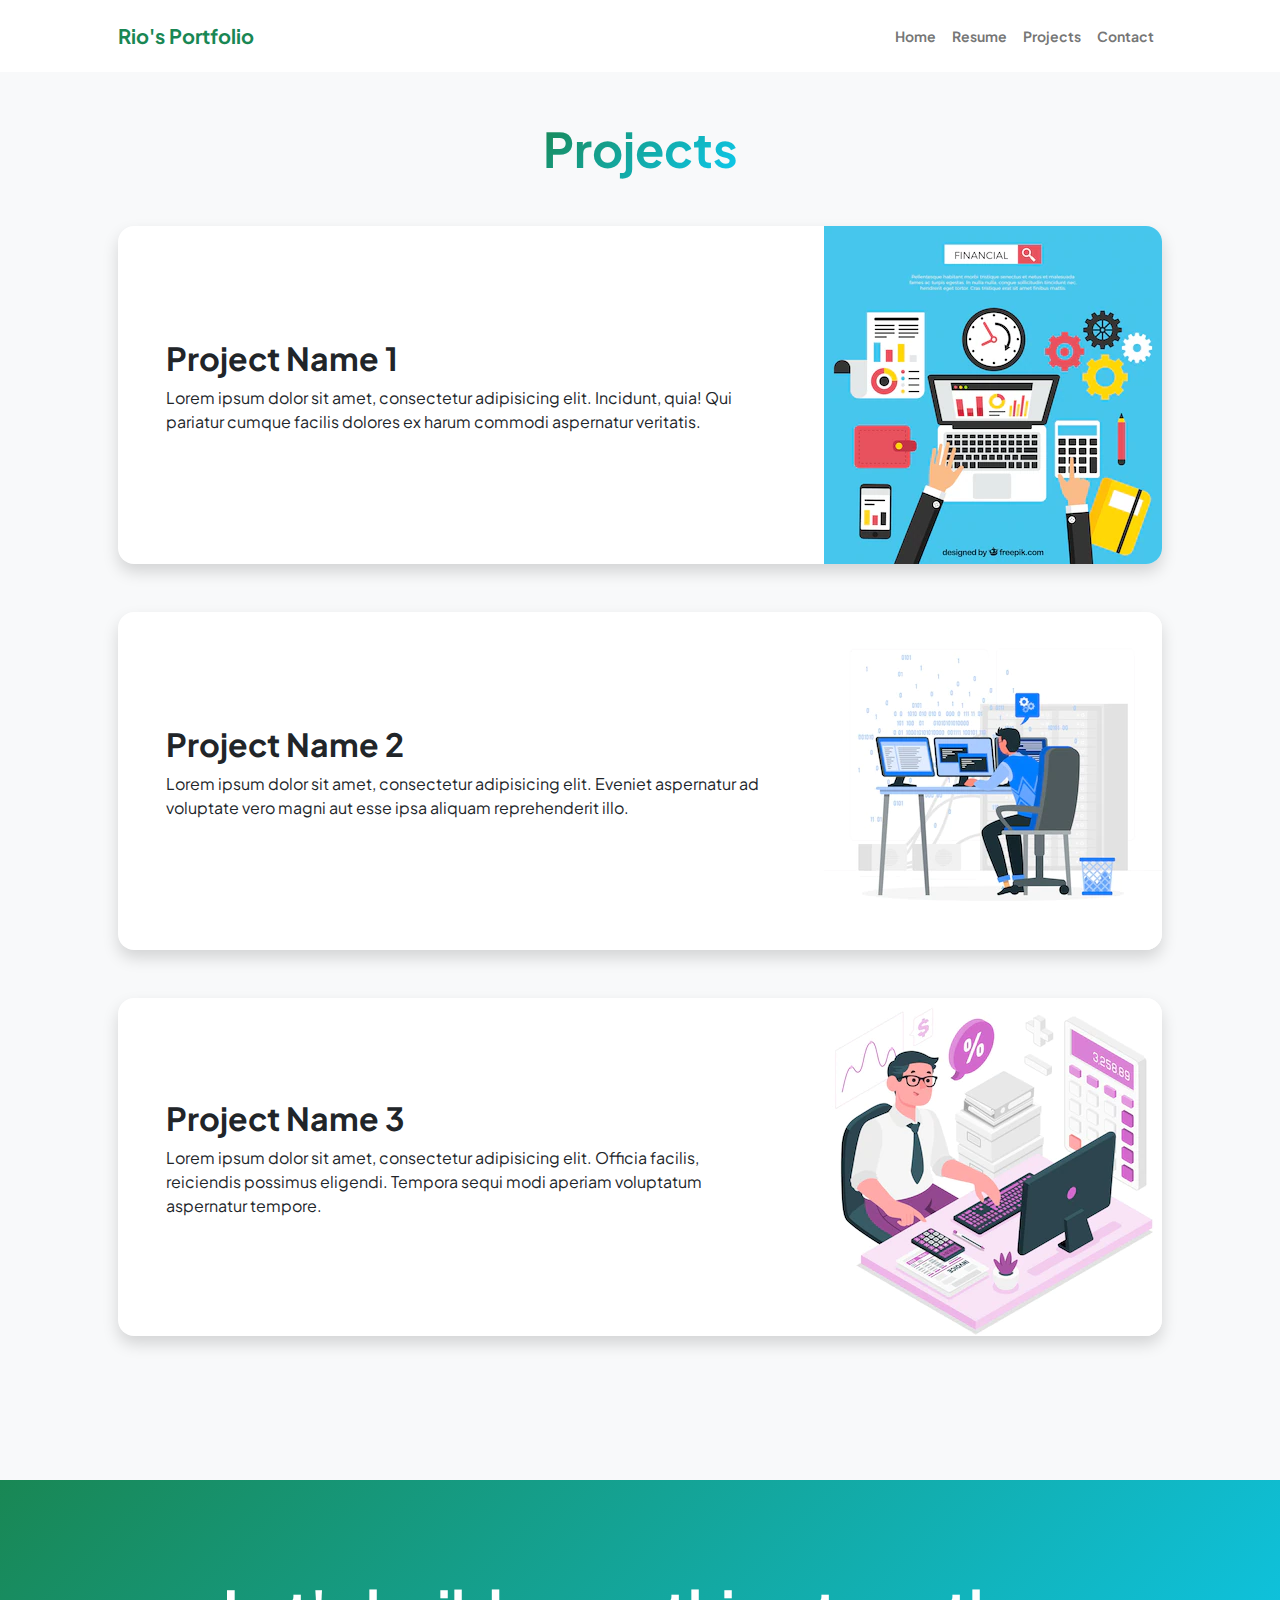
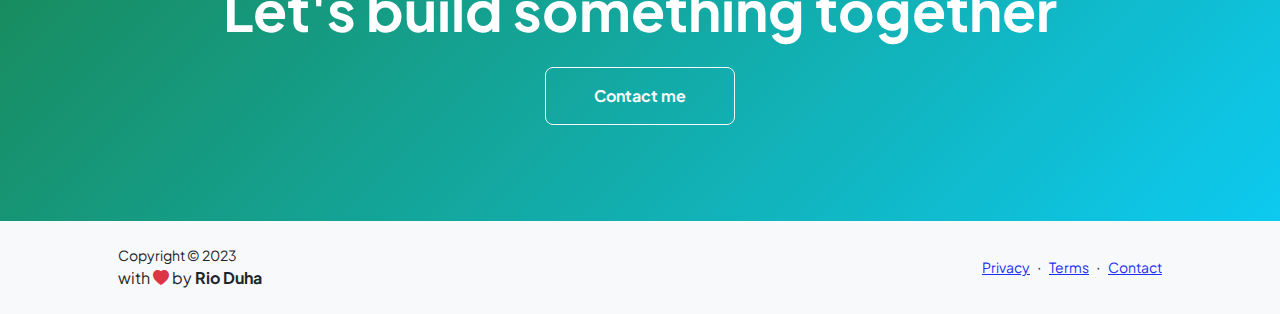
==== projects.html @ 1ca8c5ba "tambah data" ====
<!DOCTYPE html>
<html lang="en">
  <head>
    <meta charset="utf-8" />
    <meta
      name="viewport"
      content="width=device-width, initial-scale=1, shrink-to-fit=no"
    />
    <meta name="description" content="Project Page" />
    <meta name="author" content="Rio Duha" />
    <title>Rio's Portfolio</title>
    <!-- Favicon-->
    <link rel="icon" type="image/x-icon" href="assets/favicon.ico" />
    <!-- Custom Google font-->
    <link rel="preconnect" href="https://fonts.googleapis.com" />
    <link rel="preconnect" href="https://fonts.gstatic.com" crossorigin />
    <link
      href="https://fonts.googleapis.com/css2?family=Plus+Jakarta+Sans:wght@100;200;300;400;500;600;700;800;900&amp;display=swap"
      rel="stylesheet"
    />
    <!-- Bootstrap icons-->
    <link
      href="https://cdn.jsdelivr.net/npm/bootstrap-icons@1.8.1/font/bootstrap-icons.css"
      rel="stylesheet"
    />
    <!-- Core theme CSS (includes Bootstrap)-->
    <link href="css/styles.css" rel="stylesheet" />
  </head>
  <body class="d-flex flex-column h-100 bg-light">
    <main class="flex-shrink-0">
      <!-- Navigation-->
      <nav class="navbar navbar-expand-lg navbar-light bg-white py-3">
        <div class="container px-5">
          <a class="navbar-brand" href="index.html"
            ><span class="fw-bolder text-success">Rio's Portfolio</span></a
          >
          <button
            class="navbar-toggler"
            type="button"
            data-bs-toggle="collapse"
            data-bs-target="#navbarSupportedContent"
            aria-controls="navbarSupportedContent"
            aria-expanded="false"
            aria-label="Toggle navigation"
          >
            <span class="navbar-toggler-icon"></span>
          </button>
          <div class="collapse navbar-collapse" id="navbarSupportedContent">
            <ul class="navbar-nav ms-auto mb-2 mb-lg-0 small fw-bolder">
              <li class="nav-item">
                <a class="nav-link" href="index.html">Home</a>
              </li>
              <li class="nav-item">
                <a class="nav-link" href="resume.html">Resume</a>
              </li>
              <li class="nav-item">
                <a class="nav-link" href="projects.html">Projects</a>
              </li>
              <li class="nav-item">
                <a class="nav-link" href="contact.html">Contact</a>
              </li>
            </ul>
          </div>
        </div>
      </nav>
      <!-- Projects Section-->
      <section class="py-5">
        <div class="container px-5 mb-5">
          <div class="text-center mb-5">
            <h1 class="display-5 fw-bolder mb-0">
              <span class="text-gradient d-inline">Projects</span>
            </h1>
          </div>
          <div class="row gx-5 justify-content-center">
            <div class="col-lg-auto col-xl-auto col-xxl-auto">
              <!-- Project Card 1-->
              <div class="card overflow-hidden shadow rounded-4 border-0 mb-5">
                <div class="card-body p-0">
                  <div class="d-flex align-items-center">
                    <div class="p-5">
                      <h2 class="fw-bolder">Project Name 1</h2>
                      <p>
                        Lorem ipsum dolor sit amet, consectetur adipisicing
                        elit. Incidunt, quia! Qui pariatur cumque facilis
                        dolores ex harum commodi aspernatur veritatis.
                      </p>
                    </div>
                    <img
                      class="img-fluid"
                      src="/assets/project/modern-finance-concept-with-laptop_23-2147674788.webp"
                      alt="..."
                    />
                  </div>
                </div>
              </div>
              <!-- Project Card 2-->
              <div class="card overflow-hidden shadow rounded-4 border-0 mb-5">
                <div class="card-body p-0">
                  <div class="d-flex align-items-center">
                    <div class="p-5">
                      <h2 class="fw-bolder">Project Name 2</h2>
                      <p>
                        Lorem ipsum dolor sit amet, consectetur adipisicing
                        elit. Eveniet aspernatur ad voluptate vero magni aut
                        esse ipsa aliquam reprehenderit illo.
                      </p>
                    </div>
                    <img
                      class="img-fluid"
                      src="/assets/project/programmer-concept-illustration_114360-2417.webp"
                      alt="..."
                    />
                  </div>
                </div>
              </div>
              <!---Project Card 3 -->
              <div class="card overflow-hidden shadow rounded-4 border-0 mb-5">
                <div class="card-body p-0">
                  <div class="d-flex align-items-center">
                    <div class="p-5">
                      <h2 class="fw-bolder">Project Name 3</h2>
                      <p>
                        Lorem ipsum dolor sit amet, consectetur adipisicing
                        elit. Officia facilis, reiciendis possimus eligendi.
                        Tempora sequi modi aperiam voluptatum aspernatur
                        tempore.
                      </p>
                    </div>
                    <img
                      class="img-fluid"
                      src="/assets/project/accountant-concept-illustration_114360-5968.webp"
                      alt="..."
                    />
                  </div>
                </div>
              </div>
            </div>
          </div>
        </div>
      </section>
      <!-- Call to action section-->
      <section class="py-5 bg-gradient-success-to-info text-white">
        <div class="container px-5 my-5">
          <div class="text-center">
            <h2 class="display-4 fw-bolder mb-4">
              Let's build something together
            </h2>
            <a
              class="btn btn-outline-light btn-lg px-5 py-3 fs-6 fw-bolder"
              href="contact.html"
              >Contact me</a
            >
          </div>
        </div>
      </section>
    </main>
    <!-- Footer-->
    <footer class="bg-light py-4 mt-auto">
      <div class="container px-5">
        <div
          class="row align-items-center justify-content-between flex-column flex-sm-row"
        >
          <div class="col-auto">
            <div class="small m-0">Copyright &copy; 2023</div>
            with <i class="bi bi-heart-fill text-danger"></i> by
            <strong>Rio Duha</strong>
          </div>
          <div class="col-auto">
            <a class="small" href="#!">Privacy</a>
            <span class="mx-1">&middot;</span>
            <a class="small" href="#!">Terms</a>
            <span class="mx-1">&middot;</span>
            <a class="small" href="#!">Contact</a>
          </div>
        </div>
      </div>
    </footer>
    <!-- Bootstrap core JS-->
    <script src="https://cdn.jsdelivr.net/npm/bootstrap@5.2.3/dist/js/bootstrap.bundle.min.js"></script>
    <!-- Core theme JS-->
    <script src="js/scripts.js"></script>
  </body>
</html>
---- css/styles.css ----
@charset "UTF-8";

@import url('https://fonts.googleapis.com/css2?family=Poppins:wght@400;500;600;700;800&family=Source+Code+Pro:wght@300;400;500;600;700;800;900&display=swap');

:root {
  --bs-blue: #1e30f3;
  --bs-indigo: #6610f2;
  --bs-purple: #6f42c1;
  --bs-pink: #e21e80;
  --bs-red: #dc3545;
  --bs-orange: #fd7e14;
  --bs-yellow: #ffc107;
  --bs-green: #198754;
  --bs-teal: #20c997;
  --bs-cyan: #0dcaf0;
  --bs-black: #000;
  --bs-white: #fff;
  --bs-gray: #6c757d;
  --bs-gray-dark: #343a40;
  --bs-gray-100: #f8f9fa;
  --bs-gray-200: #e9ecef;
  --bs-gray-300: #dee2e6;
  --bs-gray-400: #ced4da;
  --bs-gray-500: #adb5bd;
  --bs-gray-600: #6c757d;
  --bs-gray-700: #495057;
  --bs-gray-800: #343a40;
  --bs-gray-900: #212529;
  --bs-primary: #1e30f3;
  --bs-secondary: #e21e80;
  --bs-success: #198754;
  --bs-info: #0dcaf0;
  --bs-warning: #ffc107;
  --bs-danger: #dc3545;
  --bs-light: #f8f9fa;
  --bs-dark: #212529;
  --bs-primary-rgb: 30, 48, 243;
  --bs-secondary-rgb: 226, 30, 128;
  --bs-success-rgb: 25, 135, 84;
  --bs-info-rgb: 13, 202, 240;
  --bs-warning-rgb: 255, 193, 7;
  --bs-danger-rgb: 220, 53, 69;
  --bs-light-rgb: 248, 249, 250;
  --bs-dark-rgb: 33, 37, 41;
  --bs-white-rgb: 255, 255, 255;
  --bs-black-rgb: 0, 0, 0;
  --bs-body-color-rgb: 33, 37, 41;
  --bs-body-bg-rgb: 255, 255, 255;
  --bs-font-sans-serif: "Plus Jakarta Sans";
  --bs-font-monospace: SFMono-Regular, Menlo, Monaco, Consolas,
    "Liberation Mono", "Courier New", monospace;
  --bs-gradient: linear-gradient(
    180deg,
    rgba(255, 255, 255, 0.15),
    rgba(255, 255, 255, 0)
  );
  --bs-body-font-family: var(--bs-font-sans-serif);
  --bs-body-font-size: 1rem;
  --bs-body-font-weight: 400;
  --bs-body-line-height: 1.5;
  --bs-body-color: #212529;
  --bs-body-bg: #fff;
  --bs-border-width: 1px;
  --bs-border-style: solid;
  --bs-border-color: #dee2e6;
  --bs-border-color-translucent: rgba(0, 0, 0, 0.175);
  --bs-border-radius: 0.375rem;
  --bs-border-radius-sm: 0.25rem;
  --bs-border-radius-lg: 0.5rem;
  --bs-border-radius-xl: 1rem;
  --bs-border-radius-2xl: 2rem;
  --bs-border-radius-pill: 50rem;
  --bs-link-color: #1e30f3;
  --bs-link-hover-color: #1826c2;
  --bs-code-color: #e21e80;
  --bs-highlight-bg: #fff3cd;
}

*,
*::before,
*::after {
  box-sizing: border-box;
}

@media (prefers-reduced-motion: no-preference) {
  :root {
    scroll-behavior: smooth;
  }
}

body {
  margin: 0;
  font-family: var(--bs-body-font-family);
  font-size: var(--bs-body-font-size);
  font-weight: var(--bs-body-font-weight);
  line-height: var(--bs-body-line-height);
  color: var(--bs-body-color);
  text-align: var(--bs-body-text-align);
  background-color: var(--bs-body-bg);
  -webkit-text-size-adjust: 100%;
  -webkit-tap-highlight-color: rgba(0, 0, 0, 0);
}

hr {
  margin: 1rem 0;
  color: inherit;
  border: 0;
  border-top: 1px solid;
  opacity: 0.25;
}

h6, .h6,
h5, .h5,
h4, .h4,
h3, .h3,
h2, .h2,
h1, .h1 {
  margin-top: 0;
  margin-bottom: 0.5rem;
  font-weight: 500;
  line-height: 1.2;
}

h1, .h1 {
  font-size: calc(1.375rem + 1.5vw);
}
@media (min-width: 1200px) {
  h1, .h1 {
    font-size: 2.5rem;
  }
}

h2, .h2 {
  font-size: calc(1.325rem + 0.9vw);
}
@media (min-width: 1200px) {
  h2, .h2 {
    font-size: 2rem;
  }
}

h3, .h3 {
  font-size: calc(1.3rem + 0.6vw);
}
@media (min-width: 1200px) {
  h3, .h3 {
    font-size: 1.75rem;
  }
}

h4, .h4 {
  font-size: calc(1.275rem + 0.3vw);
}
@media (min-width: 1200px) {
  h4, .h4 {
    font-size: 1.5rem;
  }
}

h5, .h5 {
  font-size: 1.25rem;
}

h6, .h6 {
  font-size: 1rem;
}

p {
  margin-top: 0;
  margin-bottom: 1rem;
}

abbr[title] {
  -webkit-text-decoration: underline dotted;
  text-decoration: underline dotted;
  cursor: help;
  -webkit-text-decoration-skip-ink: none;
  text-decoration-skip-ink: none;
}

address {
  margin-bottom: 1rem;
  font-style: normal;
  line-height: inherit;
}

ol,
ul {
  padding-left: 2rem;
}

ol,
ul,
dl {
  margin-top: 0;
  margin-bottom: 1rem;
}

ol ol,
ul ul,
ol ul,
ul ol {
  margin-bottom: 0;
}

dt {
  font-weight: 700;
}

dd {
  margin-bottom: 0.5rem;
  margin-left: 0;
}

blockquote {
  margin: 0 0 1rem;
}

b,
strong {
  font-weight: bolder;
}

small,
.small {
  font-size: 0.875em;
}

mark,
.mark {
  padding: 0.1875em;
  background-color: var(--bs-highlight-bg);
}

sub,
sup {
  position: relative;
  font-size: 0.75em;
  line-height: 0;
  vertical-align: baseline;
}

sub {
  bottom: -0.25em;
}

sup {
  top: -0.5em;
}

a {
  color: var(--bs-link-color);
  text-decoration: underline;
}
a:hover {
  color: var(--bs-link-hover-color);
}

a:not([href]):not([class]),
a:not([href]):not([class]):hover {
  color: inherit;
  text-decoration: none;
}

pre,
code,
kbd,
samp {
  font-family: var(--bs-font-monospace);
  font-size: 1em;
}

pre {
  display: block;
  margin-top: 0;
  margin-bottom: 1rem;
  overflow: auto;
  font-size: 0.875em;
}
pre code {
  font-size: inherit;
  color: inherit;
  word-break: normal;
}

code {
  font-size: 0.875em;
  color: var(--bs-code-color);
  word-wrap: break-word;
}
a > code {
  color: inherit;
}

kbd {
  padding: 0.1875rem 0.375rem;
  font-size: 0.875em;
  color: var(--bs-body-bg);
  background-color: var(--bs-body-color);
  border-radius: 0.25rem;
}
kbd kbd {
  padding: 0;
  font-size: 1em;
}

figure {
  margin: 0 0 1rem;
}

img,
svg {
  vertical-align: middle;
}

table {
  caption-side: bottom;
  border-collapse: collapse;
}

caption {
  padding-top: 0.5rem;
  padding-bottom: 0.5rem;
  color: #6c757d;
  text-align: left;
}

th {
  text-align: inherit;
  text-align: -webkit-match-parent;
}

thead,
tbody,
tfoot,
tr,
td,
th {
  border-color: inherit;
  border-style: solid;
  border-width: 0;
}

label {
  display: inline-block;
}

button {
  border-radius: 0;
}

button:focus:not(:focus-visible) {
  outline: 0;
}

input,
button,
select,
optgroup,
textarea {
  margin: 0;
  font-family: inherit;
  font-size: inherit;
  line-height: inherit;
}

button,
select {
  text-transform: none;
}

[role="button"] {
  cursor: pointer;
}

select {
  word-wrap: normal;
}
select:disabled {
  opacity: 1;
}

[list]:not([type="date"]):not([type="datetime-local"]):not([type="month"]):not([type="week"]):not([type="time"])::-webkit-calendar-picker-indicator {
  display: none !important;
}

button,
[type="button"],
[type="reset"],
[type="submit"] {
  -webkit-appearance: button;
}
button:not(:disabled),
[type="button"]:not(:disabled),
[type="reset"]:not(:disabled),
[type="submit"]:not(:disabled) {
  cursor: pointer;
}

::-moz-focus-inner {
  padding: 0;
  border-style: none;
}

textarea {
  resize: vertical;
}

fieldset {
  min-width: 0;
  padding: 0;
  margin: 0;
  border: 0;
}

legend {
  float: left;
  width: 100%;
  padding: 0;
  margin-bottom: 0.5rem;
  font-size: calc(1.275rem + 0.3vw);
  line-height: inherit;
}
@media (min-width: 1200px) {
  legend {
    font-size: 1.5rem;
  }
}
legend + * {
  clear: left;
}

::-webkit-datetime-edit-fields-wrapper,
::-webkit-datetime-edit-text,
::-webkit-datetime-edit-minute,
::-webkit-datetime-edit-hour-field,
::-webkit-datetime-edit-day-field,
::-webkit-datetime-edit-month-field,
::-webkit-datetime-edit-year-field {
  padding: 0;
}

::-webkit-inner-spin-button {
  height: auto;
}

[type="search"] {
  outline-offset: -2px;
  -webkit-appearance: textfield;
}

/* rtl:raw:
[type="tel"],
[type="url"],
[type="email"],
[type="number"] {
  direction: ltr;
}
*/
::-webkit-search-decoration {
  -webkit-appearance: none;
}

::-webkit-color-swatch-wrapper {
  padding: 0;
}

::file-selector-button {
  font: inherit;
  -webkit-appearance: button;
}

output {
  display: inline-block;
}

iframe {
  border: 0;
}

summary {
  display: list-item;
  cursor: pointer;
}

progress {
  vertical-align: baseline;
}

[hidden] {
  display: none !important;
}

.lead {
  font-size: 1.25rem;
  font-weight: 300;
}

.display-1 {
  font-size: calc(1.625rem + 4.5vw);
  font-weight: 300;
  line-height: 1.2;
}
@media (min-width: 1200px) {
  .display-1 {
    font-size: 5rem;
  }
}

.display-2 {
  font-size: calc(1.575rem + 3.9vw);
  font-weight: 300;
  line-height: 1.2;
}
@media (min-width: 1200px) {
  .display-2 {
    font-size: 4.5rem;
  }
}

.display-3 {
  font-size: calc(1.525rem + 3.3vw);
  font-weight: 300;
  line-height: 1.2;
}
@media (min-width: 1200px) {
  .display-3 {
    font-size: 4rem;
  }
}

.display-4 {
  font-size: calc(1.475rem + 2.7vw);
  font-weight: 300;
  line-height: 1.2;
}
@media (min-width: 1200px) {
  .display-4 {
    font-size: 3.5rem;
  }
}

.display-5 {
  font-size: calc(1.425rem + 2.1vw);
  font-weight: 300;
  line-height: 1.2;
}
@media (min-width: 1200px) {
  .display-5 {
    font-size: 3rem;
  }
}

.display-6 {
  font-size: calc(1.375rem + 1.5vw);
  font-weight: 300;
  line-height: 1.2;
}
@media (min-width: 1200px) {
  .display-6 {
    font-size: 2.5rem;
  }
}

.list-unstyled {
  padding-left: 0;
  list-style: none;
}

.list-inline {
  padding-left: 0;
  list-style: none;
}

.list-inline-item {
  display: inline-block;
}
.list-inline-item:not(:last-child) {
  margin-right: 0.5rem;
}

.initialism {
  font-size: 0.875em;
  text-transform: uppercase;
}

.blockquote {
  margin-bottom: 1rem;
  font-size: 1.25rem;
}
.blockquote > :last-child {
  margin-bottom: 0;
}

.blockquote-footer {
  margin-top: -1rem;
  margin-bottom: 1rem;
  font-size: 0.875em;
  color: #6c757d;
}
.blockquote-footer::before {
  content: "— ";
}

.img-fluid {
  max-width: 100%;
  height: auto;
}

.img-thumbnail {
  padding: 0.25rem;
  background-color: #fff;
  border: 1px solid var(--bs-border-color);
  border-radius: 0.375rem;
  max-width: 100%;
  height: auto;
}

.figure {
  display: inline-block;
}

.figure-img {
  margin-bottom: 0.5rem;
  line-height: 1;
}

.figure-caption {
  font-size: 0.875em;
  color: #6c757d;
}

.container,
.container-fluid,
.container-xxl,
.container-xl,
.container-lg,
.container-md,
.container-sm {
  --bs-gutter-x: 1.5rem;
  --bs-gutter-y: 0;
  width: 100%;
  padding-right: calc(var(--bs-gutter-x) * 0.5);
  padding-left: calc(var(--bs-gutter-x) * 0.5);
  margin-right: auto;
  margin-left: auto;
}

@media (min-width: 576px) {
  .container-sm,
  .container {
    max-width: 540px;
  }
}
@media (min-width: 768px) {
  .container-md,
  .container-sm,
  .container {
    max-width: 720px;
  }
}
@media (min-width: 992px) {
  .container-lg,
  .container-md,
  .container-sm,
  .container {
    max-width: 960px;
  }
}
@media (min-width: 1200px) {
  .container-xl,
  .container-lg,
  .container-md,
  .container-sm,
  .container {
    max-width: 1140px;
  }
}
@media (min-width: 1400px) {
  .container-xxl,
  .container-xl,
  .container-lg,
  .container-md,
  .container-sm,
  .container {
    max-width: 1320px;
  }
}
.row {
  --bs-gutter-x: 1.5rem;
  --bs-gutter-y: 0;
  display: flex;
  flex-wrap: wrap;
  margin-top: calc(-1 * var(--bs-gutter-y));
  margin-right: calc(-0.5 * var(--bs-gutter-x));
  margin-left: calc(-0.5 * var(--bs-gutter-x));
}
.row > * {
  flex-shrink: 0;
  width: 100%;
  max-width: 100%;
  padding-right: calc(var(--bs-gutter-x) * 0.5);
  padding-left: calc(var(--bs-gutter-x) * 0.5);
  margin-top: var(--bs-gutter-y);
}

.col {
  flex: 1 0 0%;
}

.row-cols-auto > * {
  flex: 0 0 auto;
  width: auto;
}

.row-cols-1 > * {
  flex: 0 0 auto;
  width: 100%;
}

.row-cols-2 > * {
  flex: 0 0 auto;
  width: 50%;
}

.row-cols-3 > * {
  flex: 0 0 auto;
  width: 33.3333333333%;
}

.row-cols-4 > * {
  flex: 0 0 auto;
  width: 25%;
}

.row-cols-5 > * {
  flex: 0 0 auto;
  width: 20%;
}

.row-cols-6 > * {
  flex: 0 0 auto;
  width: 16.6666666667%;
}

.col-auto {
  flex: 0 0 auto;
  width: auto;
}

.col-1 {
  flex: 0 0 auto;
  width: 8.33333333%;
}

.col-2 {
  flex: 0 0 auto;
  width: 16.66666667%;
}

.col-3 {
  flex: 0 0 auto;
  width: 25%;
}

.col-4 {
  flex: 0 0 auto;
  width: 33.33333333%;
}

.col-5 {
  flex: 0 0 auto;
  width: 41.66666667%;
}

.col-6 {
  flex: 0 0 auto;
  width: 50%;
}

.col-7 {
  flex: 0 0 auto;
  width: 58.33333333%;
}

.col-8 {
  flex: 0 0 auto;
  width: 66.66666667%;
}

.col-9 {
  flex: 0 0 auto;
  width: 75%;
}

.col-10 {
  flex: 0 0 auto;
  width: 83.33333333%;
}

.col-11 {
  flex: 0 0 auto;
  width: 91.66666667%;
}

.col-12 {
  flex: 0 0 auto;
  width: 100%;
}

.offset-1 {
  margin-left: 8.33333333%;
}

.offset-2 {
  margin-left: 16.66666667%;
}

.offset-3 {
  margin-left: 25%;
}

.offset-4 {
  margin-left: 33.33333333%;
}

.offset-5 {
  margin-left: 41.66666667%;
}

.offset-6 {
  margin-left: 50%;
}

.offset-7 {
  margin-left: 58.33333333%;
}

.offset-8 {
  margin-left: 66.66666667%;
}

.offset-9 {
  margin-left: 75%;
}

.offset-10 {
  margin-left: 83.33333333%;
}

.offset-11 {
  margin-left: 91.66666667%;
}

.g-0,
.gx-0 {
  --bs-gutter-x: 0;
}

.g-0,
.gy-0 {
  --bs-gutter-y: 0;
}

.g-1,
.gx-1 {
  --bs-gutter-x: 0.25rem;
}

.g-1,
.gy-1 {
  --bs-gutter-y: 0.25rem;
}

.g-2,
.gx-2 {
  --bs-gutter-x: 0.5rem;
}

.g-2,
.gy-2 {
  --bs-gutter-y: 0.5rem;
}

.g-3,
.gx-3 {
  --bs-gutter-x: 1rem;
}

.g-3,
.gy-3 {
  --bs-gutter-y: 1rem;
}

.g-4,
.gx-4 {
  --bs-gutter-x: 1.5rem;
}

.g-4,
.gy-4 {
  --bs-gutter-y: 1.5rem;
}

.g-5,
.gx-5 {
  --bs-gutter-x: 3rem;
}

.g-5,
.gy-5 {
  --bs-gutter-y: 3rem;
}

@media (min-width: 576px) {
  .col-sm {
    flex: 1 0 0%;
  }
  .row-cols-sm-auto > * {
    flex: 0 0 auto;
    width: auto;
  }
  .row-cols-sm-1 > * {
    flex: 0 0 auto;
    width: 100%;
  }
  .row-cols-sm-2 > * {
    flex: 0 0 auto;
    width: 50%;
  }
  .row-cols-sm-3 > * {
    flex: 0 0 auto;
    width: 33.3333333333%;
  }
  .row-cols-sm-4 > * {
    flex: 0 0 auto;
    width: 25%;
  }
  .row-cols-sm-5 > * {
    flex: 0 0 auto;
    width: 20%;
  }
  .row-cols-sm-6 > * {
    flex: 0 0 auto;
    width: 16.6666666667%;
  }
  .col-sm-auto {
    flex: 0 0 auto;
    width: auto;
  }
  .col-sm-1 {
    flex: 0 0 auto;
    width: 8.33333333%;
  }
  .col-sm-2 {
    flex: 0 0 auto;
    width: 16.66666667%;
  }
  .col-sm-3 {
    flex: 0 0 auto;
    width: 25%;
  }
  .col-sm-4 {
    flex: 0 0 auto;
    width: 33.33333333%;
  }
  .col-sm-5 {
    flex: 0 0 auto;
    width: 41.66666667%;
  }
  .col-sm-6 {
    flex: 0 0 auto;
    width: 50%;
  }
  .col-sm-7 {
    flex: 0 0 auto;
    width: 58.33333333%;
  }
  .col-sm-8 {
    flex: 0 0 auto;
    width: 66.66666667%;
  }
  .col-sm-9 {
    flex: 0 0 auto;
    width: 75%;
  }
  .col-sm-10 {
    flex: 0 0 auto;
    width: 83.33333333%;
  }
  .col-sm-11 {
    flex: 0 0 auto;
    width: 91.66666667%;
  }
  .col-sm-12 {
    flex: 0 0 auto;
    width: 100%;
  }
  .offset-sm-0 {
    margin-left: 0;
  }
  .offset-sm-1 {
    margin-left: 8.33333333%;
  }
  .offset-sm-2 {
    margin-left: 16.66666667%;
  }
  .offset-sm-3 {
    margin-left: 25%;
  }
  .offset-sm-4 {
    margin-left: 33.33333333%;
  }
  .offset-sm-5 {
    margin-left: 41.66666667%;
  }
  .offset-sm-6 {
    margin-left: 50%;
  }
  .offset-sm-7 {
    margin-left: 58.33333333%;
  }
  .offset-sm-8 {
    margin-left: 66.66666667%;
  }
  .offset-sm-9 {
    margin-left: 75%;
  }
  .offset-sm-10 {
    margin-left: 83.33333333%;
  }
  .offset-sm-11 {
    margin-left: 91.66666667%;
  }
  .g-sm-0,
  .gx-sm-0 {
    --bs-gutter-x: 0;
  }
  .g-sm-0,
  .gy-sm-0 {
    --bs-gutter-y: 0;
  }
  .g-sm-1,
  .gx-sm-1 {
    --bs-gutter-x: 0.25rem;
  }
  .g-sm-1,
  .gy-sm-1 {
    --bs-gutter-y: 0.25rem;
  }
  .g-sm-2,
  .gx-sm-2 {
    --bs-gutter-x: 0.5rem;
  }
  .g-sm-2,
  .gy-sm-2 {
    --bs-gutter-y: 0.5rem;
  }
  .g-sm-3,
  .gx-sm-3 {
    --bs-gutter-x: 1rem;
  }
  .g-sm-3,
  .gy-sm-3 {
    --bs-gutter-y: 1rem;
  }
  .g-sm-4,
  .gx-sm-4 {
    --bs-gutter-x: 1.5rem;
  }
  .g-sm-4,
  .gy-sm-4 {
    --bs-gutter-y: 1.5rem;
  }
  .g-sm-5,
  .gx-sm-5 {
    --bs-gutter-x: 3rem;
  }
  .g-sm-5,
  .gy-sm-5 {
    --bs-gutter-y: 3rem;
  }
}
@media (min-width: 768px) {
  .col-md {
    flex: 1 0 0%;
  }
  .row-cols-md-auto > * {
    flex: 0 0 auto;
    width: auto;
  }
  .row-cols-md-1 > * {
    flex: 0 0 auto;
    width: 100%;
  }
  .row-cols-md-2 > * {
    flex: 0 0 auto;
    width: 50%;
  }
  .row-cols-md-3 > * {
    flex: 0 0 auto;
    width: 33.3333333333%;
  }
  .row-cols-md-4 > * {
    flex: 0 0 auto;
    width: 25%;
  }
  .row-cols-md-5 > * {
    flex: 0 0 auto;
    width: 20%;
  }
  .row-cols-md-6 > * {
    flex: 0 0 auto;
    width: 16.6666666667%;
  }
  .col-md-auto {
    flex: 0 0 auto;
    width: auto;
  }
  .col-md-1 {
    flex: 0 0 auto;
    width: 8.33333333%;
  }
  .col-md-2 {
    flex: 0 0 auto;
    width: 16.66666667%;
  }
  .col-md-3 {
    flex: 0 0 auto;
    width: 25%;
  }
  .col-md-4 {
    flex: 0 0 auto;
    width: 33.33333333%;
  }
  .col-md-5 {
    flex: 0 0 auto;
    width: 41.66666667%;
  }
  .col-md-6 {
    flex: 0 0 auto;
    width: 50%;
  }
  .col-md-7 {
    flex: 0 0 auto;
    width: 58.33333333%;
  }
  .col-md-8 {
    flex: 0 0 auto;
    width: 66.66666667%;
  }
  .col-md-9 {
    flex: 0 0 auto;
    width: 75%;
  }
  .col-md-10 {
    flex: 0 0 auto;
    width: 83.33333333%;
  }
  .col-md-11 {
    flex: 0 0 auto;
    width: 91.66666667%;
  }
  .col-md-12 {
    flex: 0 0 auto;
    width: 100%;
  }
  .offset-md-0 {
    margin-left: 0;
  }
  .offset-md-1 {
    margin-left: 8.33333333%;
  }
  .offset-md-2 {
    margin-left: 16.66666667%;
  }
  .offset-md-3 {
    margin-left: 25%;
  }
  .offset-md-4 {
    margin-left: 33.33333333%;
  }
  .offset-md-5 {
    margin-left: 41.66666667%;
  }
  .offset-md-6 {
    margin-left: 50%;
  }
  .offset-md-7 {
    margin-left: 58.33333333%;
  }
  .offset-md-8 {
    margin-left: 66.66666667%;
  }
  .offset-md-9 {
    margin-left: 75%;
  }
  .offset-md-10 {
    margin-left: 83.33333333%;
  }
  .offset-md-11 {
    margin-left: 91.66666667%;
  }
  .g-md-0,
  .gx-md-0 {
    --bs-gutter-x: 0;
  }
  .g-md-0,
  .gy-md-0 {
    --bs-gutter-y: 0;
  }
  .g-md-1,
  .gx-md-1 {
    --bs-gutter-x: 0.25rem;
  }
  .g-md-1,
  .gy-md-1 {
    --bs-gutter-y: 0.25rem;
  }
  .g-md-2,
  .gx-md-2 {
    --bs-gutter-x: 0.5rem;
  }
  .g-md-2,
  .gy-md-2 {
    --bs-gutter-y: 0.5rem;
  }
  .g-md-3,
  .gx-md-3 {
    --bs-gutter-x: 1rem;
  }
  .g-md-3,
  .gy-md-3 {
    --bs-gutter-y: 1rem;
  }
  .g-md-4,
  .gx-md-4 {
    --bs-gutter-x: 1.5rem;
  }
  .g-md-4,
  .gy-md-4 {
    --bs-gutter-y: 1.5rem;
  }
  .g-md-5,
  .gx-md-5 {
    --bs-gutter-x: 3rem;
  }
  .g-md-5,
  .gy-md-5 {
    --bs-gutter-y: 3rem;
  }
}
@media (min-width: 992px) {
  .col-lg {
    flex: 1 0 0%;
  }
  .row-cols-lg-auto > * {
    flex: 0 0 auto;
    width: auto;
  }
  .row-cols-lg-1 > * {
    flex: 0 0 auto;
    width: 100%;
  }
  .row-cols-lg-2 > * {
    flex: 0 0 auto;
    width: 50%;
  }
  .row-cols-lg-3 > * {
    flex: 0 0 auto;
    width: 33.3333333333%;
  }
  .row-cols-lg-4 > * {
    flex: 0 0 auto;
    width: 25%;
  }
  .row-cols-lg-5 > * {
    flex: 0 0 auto;
    width: 20%;
  }
  .row-cols-lg-6 > * {
    flex: 0 0 auto;
    width: 16.6666666667%;
  }
  .col-lg-auto {
    flex: 0 0 auto;
    width: auto;
  }
  .col-lg-1 {
    flex: 0 0 auto;
    width: 8.33333333%;
  }
  .col-lg-2 {
    flex: 0 0 auto;
    width: 16.66666667%;
  }
  .col-lg-3 {
    flex: 0 0 auto;
    width: 25%;
  }
  .col-lg-4 {
    flex: 0 0 auto;
    width: 33.33333333%;
  }
  .col-lg-5 {
    flex: 0 0 auto;
    width: 41.66666667%;
  }
  .col-lg-6 {
    flex: 0 0 auto;
    width: 50%;
  }
  .col-lg-7 {
    flex: 0 0 auto;
    width: 58.33333333%;
  }
  .col-lg-8 {
    flex: 0 0 auto;
    width: 66.66666667%;
  }
  .col-lg-9 {
    flex: 0 0 auto;
    width: 75%;
  }
  .col-lg-10 {
    flex: 0 0 auto;
    width: 83.33333333%;
  }
  .col-lg-11 {
    flex: 0 0 auto;
    width: 91.66666667%;
  }
  .col-lg-12 {
    flex: 0 0 auto;
    width: 100%;
  }
  .offset-lg-0 {
    margin-left: 0;
  }
  .offset-lg-1 {
    margin-left: 8.33333333%;
  }
  .offset-lg-2 {
    margin-left: 16.66666667%;
  }
  .offset-lg-3 {
    margin-left: 25%;
  }
  .offset-lg-4 {
    margin-left: 33.33333333%;
  }
  .offset-lg-5 {
    margin-left: 41.66666667%;
  }
  .offset-lg-6 {
    margin-left: 50%;
  }
  .offset-lg-7 {
    margin-left: 58.33333333%;
  }
  .offset-lg-8 {
    margin-left: 66.66666667%;
  }
  .offset-lg-9 {
    margin-left: 75%;
  }
  .offset-lg-10 {
    margin-left: 83.33333333%;
  }
  .offset-lg-11 {
    margin-left: 91.66666667%;
  }
  .g-lg-0,
  .gx-lg-0 {
    --bs-gutter-x: 0;
  }
  .g-lg-0,
  .gy-lg-0 {
    --bs-gutter-y: 0;
  }
  .g-lg-1,
  .gx-lg-1 {
    --bs-gutter-x: 0.25rem;
  }
  .g-lg-1,
  .gy-lg-1 {
    --bs-gutter-y: 0.25rem;
  }
  .g-lg-2,
  .gx-lg-2 {
    --bs-gutter-x: 0.5rem;
  }
  .g-lg-2,
  .gy-lg-2 {
    --bs-gutter-y: 0.5rem;
  }
  .g-lg-3,
  .gx-lg-3 {
    --bs-gutter-x: 1rem;
  }
  .g-lg-3,
  .gy-lg-3 {
    --bs-gutter-y: 1rem;
  }
  .g-lg-4,
  .gx-lg-4 {
    --bs-gutter-x: 1.5rem;
  }
  .g-lg-4,
  .gy-lg-4 {
    --bs-gutter-y: 1.5rem;
  }
  .g-lg-5,
  .gx-lg-5 {
    --bs-gutter-x: 3rem;
  }
  .g-lg-5,
  .gy-lg-5 {
    --bs-gutter-y: 3rem;
  }
}
@media (min-width: 1200px) {
  .col-xl {
    flex: 1 0 0%;
  }
  .row-cols-xl-auto > * {
    flex: 0 0 auto;
    width: auto;
  }
  .row-cols-xl-1 > * {
    flex: 0 0 auto;
    width: 100%;
  }
  .row-cols-xl-2 > * {
    flex: 0 0 auto;
    width: 50%;
  }
  .row-cols-xl-3 > * {
    flex: 0 0 auto;
    width: 33.3333333333%;
  }
  .row-cols-xl-4 > * {
    flex: 0 0 auto;
    width: 25%;
  }
  .row-cols-xl-5 > * {
    flex: 0 0 auto;
    width: 20%;
  }
  .row-cols-xl-6 > * {
    flex: 0 0 auto;
    width: 16.6666666667%;
  }
  .col-xl-auto {
    flex: 0 0 auto;
    width: auto;
  }
  .col-xl-1 {
    flex: 0 0 auto;
    width: 8.33333333%;
  }
  .col-xl-2 {
    flex: 0 0 auto;
    width: 16.66666667%;
  }
  .col-xl-3 {
    flex: 0 0 auto;
    width: 25%;
  }
  .col-xl-4 {
    flex: 0 0 auto;
    width: 33.33333333%;
  }
  .col-xl-5 {
    flex: 0 0 auto;
    width: 41.66666667%;
  }
  .col-xl-6 {
    flex: 0 0 auto;
    width: 50%;
  }
  .col-xl-7 {
    flex: 0 0 auto;
    width: 58.33333333%;
  }
  .col-xl-8 {
    flex: 0 0 auto;
    width: 66.66666667%;
  }
  .col-xl-9 {
    flex: 0 0 auto;
    width: 75%;
  }
  .col-xl-10 {
    flex: 0 0 auto;
    width: 83.33333333%;
  }
  .col-xl-11 {
    flex: 0 0 auto;
    width: 91.66666667%;
  }
  .col-xl-12 {
    flex: 0 0 auto;
    width: 100%;
  }
  .offset-xl-0 {
    margin-left: 0;
  }
  .offset-xl-1 {
    margin-left: 8.33333333%;
  }
  .offset-xl-2 {
    margin-left: 16.66666667%;
  }
  .offset-xl-3 {
    margin-left: 25%;
  }
  .offset-xl-4 {
    margin-left: 33.33333333%;
  }
  .offset-xl-5 {
    margin-left: 41.66666667%;
  }
  .offset-xl-6 {
    margin-left: 50%;
  }
  .offset-xl-7 {
    margin-left: 58.33333333%;
  }
  .offset-xl-8 {
    margin-left: 66.66666667%;
  }
  .offset-xl-9 {
    margin-left: 75%;
  }
  .offset-xl-10 {
    margin-left: 83.33333333%;
  }
  .offset-xl-11 {
    margin-left: 91.66666667%;
  }
  .g-xl-0,
  .gx-xl-0 {
    --bs-gutter-x: 0;
  }
  .g-xl-0,
  .gy-xl-0 {
    --bs-gutter-y: 0;
  }
  .g-xl-1,
  .gx-xl-1 {
    --bs-gutter-x: 0.25rem;
  }
  .g-xl-1,
  .gy-xl-1 {
    --bs-gutter-y: 0.25rem;
  }
  .g-xl-2,
  .gx-xl-2 {
    --bs-gutter-x: 0.5rem;
  }
  .g-xl-2,
  .gy-xl-2 {
    --bs-gutter-y: 0.5rem;
  }
  .g-xl-3,
  .gx-xl-3 {
    --bs-gutter-x: 1rem;
  }
  .g-xl-3,
  .gy-xl-3 {
    --bs-gutter-y: 1rem;
  }
  .g-xl-4,
  .gx-xl-4 {
    --bs-gutter-x: 1.5rem;
  }
  .g-xl-4,
  .gy-xl-4 {
    --bs-gutter-y: 1.5rem;
  }
  .g-xl-5,
  .gx-xl-5 {
    --bs-gutter-x: 3rem;
  }
  .g-xl-5,
  .gy-xl-5 {
    --bs-gutter-y: 3rem;
  }
}
@media (min-width: 1400px) {
  .col-xxl {
    flex: 1 0 0%;
  }
  .row-cols-xxl-auto > * {
    flex: 0 0 auto;
    width: auto;
  }
  .row-cols-xxl-1 > * {
    flex: 0 0 auto;
    width: 100%;
  }
  .row-cols-xxl-2 > * {
    flex: 0 0 auto;
    width: 50%;
  }
  .row-cols-xxl-3 > * {
    flex: 0 0 auto;
    width: 33.3333333333%;
  }
  .row-cols-xxl-4 > * {
    flex: 0 0 auto;
    width: 25%;
  }
  .row-cols-xxl-5 > * {
    flex: 0 0 auto;
    width: 20%;
  }
  .row-cols-xxl-6 > * {
    flex: 0 0 auto;
    width: 16.6666666667%;
  }
  .col-xxl-auto {
    flex: 0 0 auto;
    width: auto;
  }
  .col-xxl-1 {
    flex: 0 0 auto;
    width: 8.33333333%;
  }
  .col-xxl-2 {
    flex: 0 0 auto;
    width: 16.66666667%;
  }
  .col-xxl-3 {
    flex: 0 0 auto;
    width: 25%;
  }
  .col-xxl-4 {
    flex: 0 0 auto;
    width: 33.33333333%;
  }
  .col-xxl-5 {
    flex: 0 0 auto;
    width: 41.66666667%;
  }
  .col-xxl-6 {
    flex: 0 0 auto;
    width: 50%;
  }
  .col-xxl-7 {
    flex: 0 0 auto;
    width: 58.33333333%;
  }
  .col-xxl-8 {
    flex: 0 0 auto;
    width: 66.66666667%;
  }
  .col-xxl-9 {
    flex: 0 0 auto;
    width: 75%;
  }
  .col-xxl-10 {
    flex: 0 0 auto;
    width: 83.33333333%;
  }
  .col-xxl-11 {
    flex: 0 0 auto;
    width: 91.66666667%;
  }
  .col-xxl-12 {
    flex: 0 0 auto;
    width: 100%;
  }
  .offset-xxl-0 {
    margin-left: 0;
  }
  .offset-xxl-1 {
    margin-left: 8.33333333%;
  }
  .offset-xxl-2 {
    margin-left: 16.66666667%;
  }
  .offset-xxl-3 {
    margin-left: 25%;
  }
  .offset-xxl-4 {
    margin-left: 33.33333333%;
  }
  .offset-xxl-5 {
    margin-left: 41.66666667%;
  }
  .offset-xxl-6 {
    margin-left: 50%;
  }
  .offset-xxl-7 {
    margin-left: 58.33333333%;
  }
  .offset-xxl-8 {
    margin-left: 66.66666667%;
  }
  .offset-xxl-9 {
    margin-left: 75%;
  }
  .offset-xxl-10 {
    margin-left: 83.33333333%;
  }
  .offset-xxl-11 {
    margin-left: 91.66666667%;
  }
  .g-xxl-0,
  .gx-xxl-0 {
    --bs-gutter-x: 0;
  }
  .g-xxl-0,
  .gy-xxl-0 {
    --bs-gutter-y: 0;
  }
  .g-xxl-1,
  .gx-xxl-1 {
    --bs-gutter-x: 0.25rem;
  }
  .g-xxl-1,
  .gy-xxl-1 {
    --bs-gutter-y: 0.25rem;
  }
  .g-xxl-2,
  .gx-xxl-2 {
    --bs-gutter-x: 0.5rem;
  }
  .g-xxl-2,
  .gy-xxl-2 {
    --bs-gutter-y: 0.5rem;
  }
  .g-xxl-3,
  .gx-xxl-3 {
    --bs-gutter-x: 1rem;
  }
  .g-xxl-3,
  .gy-xxl-3 {
    --bs-gutter-y: 1rem;
  }
  .g-xxl-4,
  .gx-xxl-4 {
    --bs-gutter-x: 1.5rem;
  }
  .g-xxl-4,
  .gy-xxl-4 {
    --bs-gutter-y: 1.5rem;
  }
  .g-xxl-5,
  .gx-xxl-5 {
    --bs-gutter-x: 3rem;
  }
  .g-xxl-5,
  .gy-xxl-5 {
    --bs-gutter-y: 3rem;
  }
}
.table {
  --bs-table-color: var(--bs-body-color);
  --bs-table-bg: transparent;
  --bs-table-border-color: var(--bs-border-color);
  --bs-table-accent-bg: transparent;
  --bs-table-striped-color: var(--bs-body-color);
  --bs-table-striped-bg: rgba(0, 0, 0, 0.05);
  --bs-table-active-color: var(--bs-body-color);
  --bs-table-active-bg: rgba(0, 0, 0, 0.1);
  --bs-table-hover-color: var(--bs-body-color);
  --bs-table-hover-bg: rgba(0, 0, 0, 0.075);
  width: 100%;
  margin-bottom: 1rem;
  color: var(--bs-table-color);
  vertical-align: top;
  border-color: var(--bs-table-border-color);
}
.table > :not(caption) > * > * {
  padding: 0.5rem 0.5rem;
  background-color: var(--bs-table-bg);
  border-bottom-width: 1px;
  box-shadow: inset 0 0 0 9999px var(--bs-table-accent-bg);
}
.table > tbody {
  vertical-align: inherit;
}
.table > thead {
  vertical-align: bottom;
}

.table-group-divider {
  border-top: 2px solid currentcolor;
}

.caption-top {
  caption-side: top;
}

.table-sm > :not(caption) > * > * {
  padding: 0.25rem 0.25rem;
}

.table-bordered > :not(caption) > * {
  border-width: 1px 0;
}
.table-bordered > :not(caption) > * > * {
  border-width: 0 1px;
}

.table-borderless > :not(caption) > * > * {
  border-bottom-width: 0;
}
.table-borderless > :not(:first-child) {
  border-top-width: 0;
}

.table-striped > tbody > tr:nth-of-type(odd) > * {
  --bs-table-accent-bg: var(--bs-table-striped-bg);
  color: var(--bs-table-striped-color);
}

.table-striped-columns > :not(caption) > tr > :nth-child(even) {
  --bs-table-accent-bg: var(--bs-table-striped-bg);
  color: var(--bs-table-striped-color);
}

.table-active {
  --bs-table-accent-bg: var(--bs-table-active-bg);
  color: var(--bs-table-active-color);
}

.table-hover > tbody > tr:hover > * {
  --bs-table-accent-bg: var(--bs-table-hover-bg);
  color: var(--bs-table-hover-color);
}

.table-primary {
  --bs-table-color: #000;
  --bs-table-bg: #d2d6fd;
  --bs-table-border-color: #bdc1e4;
  --bs-table-striped-bg: #c8cbf0;
  --bs-table-striped-color: #000;
  --bs-table-active-bg: #bdc1e4;
  --bs-table-active-color: #000;
  --bs-table-hover-bg: #c2c6ea;
  --bs-table-hover-color: #000;
  color: var(--bs-table-color);
  border-color: var(--bs-table-border-color);
}

.table-secondary {
  --bs-table-color: #000;
  --bs-table-bg: #f9d2e6;
  --bs-table-border-color: #e0bdcf;
  --bs-table-striped-bg: #edc8db;
  --bs-table-striped-color: #000;
  --bs-table-active-bg: #e0bdcf;
  --bs-table-active-color: #000;
  --bs-table-hover-bg: #e6c2d5;
  --bs-table-hover-color: #000;
  color: var(--bs-table-color);
  border-color: var(--bs-table-border-color);
}

.table-success {
  --bs-table-color: #000;
  --bs-table-bg: #d1e7dd;
  --bs-table-border-color: #bcd0c7;
  --bs-table-striped-bg: #c7dbd2;
  --bs-table-striped-color: #000;
  --bs-table-active-bg: #bcd0c7;
  --bs-table-active-color: #000;
  --bs-table-hover-bg: #c1d6cc;
  --bs-table-hover-color: #000;
  color: var(--bs-table-color);
  border-color: var(--bs-table-border-color);
}

.table-info {
  --bs-table-color: #000;
  --bs-table-bg: #cff4fc;
  --bs-table-border-color: #badce3;
  --bs-table-striped-bg: #c5e8ef;
  --bs-table-striped-color: #000;
  --bs-table-active-bg: #badce3;
  --bs-table-active-color: #000;
  --bs-table-hover-bg: #bfe2e9;
  --bs-table-hover-color: #000;
  color: var(--bs-table-color);
  border-color: var(--bs-table-border-color);
}

.table-warning {
  --bs-table-color: #000;
  --bs-table-bg: #fff3cd;
  --bs-table-border-color: #e6dbb9;
  --bs-table-striped-bg: #f2e7c3;
  --bs-table-striped-color: #000;
  --bs-table-active-bg: #e6dbb9;
  --bs-table-active-color: #000;
  --bs-table-hover-bg: #ece1be;
  --bs-table-hover-color: #000;
  color: var(--bs-table-color);
  border-color: var(--bs-table-border-color);
}

.table-danger {
  --bs-table-color: #000;
  --bs-table-bg: #f8d7da;
  --bs-table-border-color: #dfc2c4;
  --bs-table-striped-bg: #eccccf;
  --bs-table-striped-color: #000;
  --bs-table-active-bg: #dfc2c4;
  --bs-table-active-color: #000;
  --bs-table-hover-bg: #e5c7ca;
  --bs-table-hover-color: #000;
  color: var(--bs-table-color);
  border-color: var(--bs-table-border-color);
}

.table-light {
  --bs-table-color: #000;
  --bs-table-bg: #f8f9fa;
  --bs-table-border-color: #dfe0e1;
  --bs-table-striped-bg: #ecedee;
  --bs-table-striped-color: #000;
  --bs-table-active-bg: #dfe0e1;
  --bs-table-active-color: #000;
  --bs-table-hover-bg: #e5e6e7;
  --bs-table-hover-color: #000;
  color: var(--bs-table-color);
  border-color: var(--bs-table-border-color);
}

.table-dark {
  --bs-table-color: #fff;
  --bs-table-bg: #212529;
  --bs-table-border-color: #373b3e;
  --bs-table-striped-bg: #2c3034;
  --bs-table-striped-color: #fff;
  --bs-table-active-bg: #373b3e;
  --bs-table-active-color: #fff;
  --bs-table-hover-bg: #323539;
  --bs-table-hover-color: #fff;
  color: var(--bs-table-color);
  border-color: var(--bs-table-border-color);
}

.table-responsive {
  overflow-x: auto;
  -webkit-overflow-scrolling: touch;
}

@media (max-width: 575.98px) {
  .table-responsive-sm {
    overflow-x: auto;
    -webkit-overflow-scrolling: touch;
  }
}
@media (max-width: 767.98px) {
  .table-responsive-md {
    overflow-x: auto;
    -webkit-overflow-scrolling: touch;
  }
}
@media (max-width: 991.98px) {
  .table-responsive-lg {
    overflow-x: auto;
    -webkit-overflow-scrolling: touch;
  }
}
@media (max-width: 1199.98px) {
  .table-responsive-xl {
    overflow-x: auto;
    -webkit-overflow-scrolling: touch;
  }
}
@media (max-width: 1399.98px) {
  .table-responsive-xxl {
    overflow-x: auto;
    -webkit-overflow-scrolling: touch;
  }
}
.form-label {
  margin-bottom: 0.5rem;
}

.col-form-label {
  padding-top: calc(0.375rem + 1px);
  padding-bottom: calc(0.375rem + 1px);
  margin-bottom: 0;
  font-size: inherit;
  line-height: 1.5;
}

.col-form-label-lg {
  padding-top: calc(0.5rem + 1px);
  padding-bottom: calc(0.5rem + 1px);
  font-size: 1.25rem;
}

.col-form-label-sm {
  padding-top: calc(0.25rem + 1px);
  padding-bottom: calc(0.25rem + 1px);
  font-size: 0.875rem;
}

.form-text {
  margin-top: 0.25rem;
  font-size: 0.875em;
  color: #6c757d;
}

.form-control {
  display: block;
  width: 100%;
  padding: 0.375rem 0.75rem;
  font-size: 1rem;
  font-weight: 400;
  line-height: 1.5;
  color: #212529;
  background-color: #fff;
  background-clip: padding-box;
  border: 1px solid #ced4da;
  -webkit-appearance: none;
  -moz-appearance: none;
  appearance: none;
  border-radius: 0.375rem;
  transition: border-color 0.15s ease-in-out, box-shadow 0.15s ease-in-out;
}
@media (prefers-reduced-motion: reduce) {
  .form-control {
    transition: none;
  }
}
.form-control[type="file"] {
  overflow: hidden;
}
.form-control[type="file"]:not(:disabled):not([readonly]) {
  cursor: pointer;
}
.form-control:focus {
  color: #212529;
  background-color: #fff;
  border-color: #8f98f9;
  outline: 0;
  box-shadow: 0 0 0 0.25rem rgba(30, 48, 243, 0.25);
}
.form-control::-webkit-date-and-time-value {
  height: 1.5em;
}
.form-control::-moz-placeholder {
  color: #6c757d;
  opacity: 1;
}
.form-control::placeholder {
  color: #6c757d;
  opacity: 1;
}
.form-control:disabled {
  background-color: #e9ecef;
  opacity: 1;
}
.form-control::file-selector-button {
  padding: 0.375rem 0.75rem;
  margin: -0.375rem -0.75rem;
  -webkit-margin-end: 0.75rem;
  margin-inline-end: 0.75rem;
  color: #212529;
  background-color: #e9ecef;
  pointer-events: none;
  border-color: inherit;
  border-style: solid;
  border-width: 0;
  border-inline-end-width: 1px;
  border-radius: 0;
  transition: color 0.15s ease-in-out, background-color 0.15s ease-in-out,
    border-color 0.15s ease-in-out, box-shadow 0.15s ease-in-out;
}
@media (prefers-reduced-motion: reduce) {
  .form-control::file-selector-button {
    transition: none;
  }
}
.form-control:hover:not(:disabled):not([readonly])::file-selector-button {
  background-color: #dde0e3;
}

.form-control-plaintext {
  display: block;
  width: 100%;
  padding: 0.375rem 0;
  margin-bottom: 0;
  line-height: 1.5;
  color: #212529;
  background-color: transparent;
  border: solid transparent;
  border-width: 1px 0;
}
.form-control-plaintext:focus {
  outline: 0;
}
.form-control-plaintext.form-control-sm,
.form-control-plaintext.form-control-lg {
  padding-right: 0;
  padding-left: 0;
}

.form-control-sm {
  min-height: calc(1.5em + 0.5rem + 2px);
  padding: 0.25rem 0.5rem;
  font-size: 0.875rem;
  border-radius: 0.25rem;
}
.form-control-sm::file-selector-button {
  padding: 0.25rem 0.5rem;
  margin: -0.25rem -0.5rem;
  -webkit-margin-end: 0.5rem;
  margin-inline-end: 0.5rem;
}

.form-control-lg {
  min-height: calc(1.5em + 1rem + 2px);
  padding: 0.5rem 1rem;
  font-size: 1.25rem;
  border-radius: 0.5rem;
}
.form-control-lg::file-selector-button {
  padding: 0.5rem 1rem;
  margin: -0.5rem -1rem;
  -webkit-margin-end: 1rem;
  margin-inline-end: 1rem;
}

textarea.form-control {
  min-height: calc(1.5em + 0.75rem + 2px);
}
textarea.form-control-sm {
  min-height: calc(1.5em + 0.5rem + 2px);
}
textarea.form-control-lg {
  min-height: calc(1.5em + 1rem + 2px);
}

.form-control-color {
  width: 3rem;
  height: calc(1.5em + 0.75rem + 2px);
  padding: 0.375rem;
}
.form-control-color:not(:disabled):not([readonly]) {
  cursor: pointer;
}
.form-control-color::-moz-color-swatch {
  border: 0 !important;
  border-radius: 0.375rem;
}
.form-control-color::-webkit-color-swatch {
  border-radius: 0.375rem;
}
.form-control-color.form-control-sm {
  height: calc(1.5em + 0.5rem + 2px);
}
.form-control-color.form-control-lg {
  height: calc(1.5em + 1rem + 2px);
}

.form-select {
  display: block;
  width: 100%;
  padding: 0.375rem 2.25rem 0.375rem 0.75rem;
  -moz-padding-start: calc(0.75rem - 3px);
  font-size: 1rem;
  font-weight: 400;
  line-height: 1.5;
  color: #212529;
  background-color: #fff;
  background-image: url("data:image/svg+xml,%3csvg xmlns='http://www.w3.org/2000/svg' viewBox='0 0 16 16'%3e%3cpath fill='none' stroke='%23343a40' stroke-linecap='round' stroke-linejoin='round' stroke-width='2' d='m2 5 6 6 6-6'/%3e%3c/svg%3e");
  background-repeat: no-repeat;
  background-position: right 0.75rem center;
  background-size: 16px 12px;
  border: 1px solid #ced4da;
  border-radius: 0.375rem;
  transition: border-color 0.15s ease-in-out, box-shadow 0.15s ease-in-out;
  -webkit-appearance: none;
  -moz-appearance: none;
  appearance: none;
}
@media (prefers-reduced-motion: reduce) {
  .form-select {
    transition: none;
  }
}
.form-select:focus {
  border-color: #8f98f9;
  outline: 0;
  box-shadow: 0 0 0 0.25rem rgba(30, 48, 243, 0.25);
}
.form-select[multiple],
.form-select[size]:not([size="1"]) {
  padding-right: 0.75rem;
  background-image: none;
}
.form-select:disabled {
  background-color: #e9ecef;
}
.form-select:-moz-focusring {
  color: transparent;
  text-shadow: 0 0 0 #212529;
}

.form-select-sm {
  padding-top: 0.25rem;
  padding-bottom: 0.25rem;
  padding-left: 0.5rem;
  font-size: 0.875rem;
  border-radius: 0.25rem;
}

.form-select-lg {
  padding-top: 0.5rem;
  padding-bottom: 0.5rem;
  padding-left: 1rem;
  font-size: 1.25rem;
  border-radius: 0.5rem;
}

.form-check {
  display: block;
  min-height: 1.5rem;
  padding-left: 1.5em;
  margin-bottom: 0.125rem;
}
.form-check .form-check-input {
  float: left;
  margin-left: -1.5em;
}

.form-check-reverse {
  padding-right: 1.5em;
  padding-left: 0;
  text-align: right;
}
.form-check-reverse .form-check-input {
  float: right;
  margin-right: -1.5em;
  margin-left: 0;
}

.form-check-input {
  width: 1em;
  height: 1em;
  margin-top: 0.25em;
  vertical-align: top;
  background-color: #fff;
  background-repeat: no-repeat;
  background-position: center;
  background-size: contain;
  border: 1px solid rgba(0, 0, 0, 0.25);
  -webkit-appearance: none;
  -moz-appearance: none;
  appearance: none;
  -webkit-print-color-adjust: exact;
  print-color-adjust: exact;
}
.form-check-input[type="checkbox"] {
  border-radius: 0.25em;
}
.form-check-input[type="radio"] {
  border-radius: 50%;
}
.form-check-input:active {
  filter: brightness(90%);
}
.form-check-input:focus {
  border-color: #8f98f9;
  outline: 0;
  box-shadow: 0 0 0 0.25rem rgba(30, 48, 243, 0.25);
}
.form-check-input:checked {
  background-color: #198754;
  border-color: #198754;
}
.form-check-input:checked[type="checkbox"] {
  background-image: url("data:image/svg+xml,%3csvg xmlns='http://www.w3.org/2000/svg' viewBox='0 0 20 20'%3e%3cpath fill='none' stroke='%23fff' stroke-linecap='round' stroke-linejoin='round' stroke-width='3' d='m6 10 3 3 6-6'/%3e%3c/svg%3e");
}
.form-check-input:checked[type="radio"] {
  background-image: url("data:image/svg+xml,%3csvg xmlns='http://www.w3.org/2000/svg' viewBox='-4 -4 8 8'%3e%3ccircle r='2' fill='%23fff'/%3e%3c/svg%3e");
}
.form-check-input[type="checkbox"]:indeterminate {
  background-color: #198754;
  border-color: #198754;
  background-image: url("data:image/svg+xml,%3csvg xmlns='http://www.w3.org/2000/svg' viewBox='0 0 20 20'%3e%3cpath fill='none' stroke='%23fff' stroke-linecap='round' stroke-linejoin='round' stroke-width='3' d='M6 10h8'/%3e%3c/svg%3e");
}
.form-check-input:disabled {
  pointer-events: none;
  filter: none;
  opacity: 0.5;
}
.form-check-input[disabled] ~ .form-check-label,
.form-check-input:disabled ~ .form-check-label {
  cursor: default;
  opacity: 0.5;
}

.form-switch {
  padding-left: 2.5em;
}
.form-switch .form-check-input {
  width: 2em;
  margin-left: -2.5em;
  background-image: url("data:image/svg+xml,%3csvg xmlns='http://www.w3.org/2000/svg' viewBox='-4 -4 8 8'%3e%3ccircle r='3' fill='rgba%280, 0, 0, 0.25%29'/%3e%3c/svg%3e");
  background-position: left center;
  border-radius: 2em;
  transition: background-position 0.15s ease-in-out;
}
@media (prefers-reduced-motion: reduce) {
  .form-switch .form-check-input {
    transition: none;
  }
}
.form-switch .form-check-input:focus {
  background-image: url("data:image/svg+xml,%3csvg xmlns='http://www.w3.org/2000/svg' viewBox='-4 -4 8 8'%3e%3ccircle r='3' fill='%238f98f9'/%3e%3c/svg%3e");
}
.form-switch .form-check-input:checked {
  background-position: right center;
  background-image: url("data:image/svg+xml,%3csvg xmlns='http://www.w3.org/2000/svg' viewBox='-4 -4 8 8'%3e%3ccircle r='3' fill='%23fff'/%3e%3c/svg%3e");
}
.form-switch.form-check-reverse {
  padding-right: 2.5em;
  padding-left: 0;
}
.form-switch.form-check-reverse .form-check-input {
  margin-right: -2.5em;
  margin-left: 0;
}

.form-check-inline {
  display: inline-block;
  margin-right: 1rem;
}

.btn-check {
  position: absolute;
  clip: rect(0, 0, 0, 0);
  pointer-events: none;
}
.btn-check[disabled] + .btn,
.btn-check:disabled + .btn {
  pointer-events: none;
  filter: none;
  opacity: 0.65;
}

.form-range {
  width: 100%;
  height: 1.5rem;
  padding: 0;
  background-color: transparent;
  -webkit-appearance: none;
  -moz-appearance: none;
  appearance: none;
}
.form-range:focus {
  outline: 0;
}
.form-range:focus::-webkit-slider-thumb {
  box-shadow: 0 0 0 1px #fff, 0 0 0 0.25rem rgba(30, 48, 243, 0.25);
}
.form-range:focus::-moz-range-thumb {
  box-shadow: 0 0 0 1px #fff, 0 0 0 0.25rem rgba(30, 48, 243, 0.25);
}
.form-range::-moz-focus-outer {
  border: 0;
}
.form-range::-webkit-slider-thumb {
  width: 1rem;
  height: 1rem;
  margin-top: -0.25rem;
  background-color: #198754;
  border: 0;
  border-radius: 1rem;
  -webkit-transition: background-color 0.15s ease-in-out,
    border-color 0.15s ease-in-out, box-shadow 0.15s ease-in-out;
  transition: background-color 0.15s ease-in-out, border-color 0.15s ease-in-out,
    box-shadow 0.15s ease-in-out;
  -webkit-appearance: none;
  appearance: none;
}
@media (prefers-reduced-motion: reduce) {
  .form-range::-webkit-slider-thumb {
    -webkit-transition: none;
    transition: none;
  }
}
.form-range::-webkit-slider-thumb:active {
  background-color: #bcc1fb;
}
.form-range::-webkit-slider-runnable-track {
  width: 100%;
  height: 0.5rem;
  color: transparent;
  cursor: pointer;
  background-color: #dee2e6;
  border-color: transparent;
  border-radius: 1rem;
}
.form-range::-moz-range-thumb {
  width: 1rem;
  height: 1rem;
  background-color: #198754;
  border: 0;
  border-radius: 1rem;
  -moz-transition: background-color 0.15s ease-in-out,
    border-color 0.15s ease-in-out, box-shadow 0.15s ease-in-out;
  transition: background-color 0.15s ease-in-out, border-color 0.15s ease-in-out,
    box-shadow 0.15s ease-in-out;
  -moz-appearance: none;
  appearance: none;
}
@media (prefers-reduced-motion: reduce) {
  .form-range::-moz-range-thumb {
    -moz-transition: none;
    transition: none;
  }
}
.form-range::-moz-range-thumb:active {
  background-color: #bcc1fb;
}
.form-range::-moz-range-track {
  width: 100%;
  height: 0.5rem;
  color: transparent;
  cursor: pointer;
  background-color: #dee2e6;
  border-color: transparent;
  border-radius: 1rem;
}
.form-range:disabled {
  pointer-events: none;
}
.form-range:disabled::-webkit-slider-thumb {
  background-color: #adb5bd;
}
.form-range:disabled::-moz-range-thumb {
  background-color: #adb5bd;
}

.form-floating {
  position: relative;
}
.form-floating > .form-control,
.form-floating > .form-control-plaintext,
.form-floating > .form-select {
  height: calc(3.5rem + 2px);
  line-height: 1.25;
}
.form-floating > label {
  position: absolute;
  top: 0;
  left: 0;
  width: 100%;
  height: 100%;
  padding: 1rem 0.75rem;
  overflow: hidden;
  text-align: start;
  text-overflow: ellipsis;
  white-space: nowrap;
  pointer-events: none;
  border: 1px solid transparent;
  transform-origin: 0 0;
  transition: opacity 0.1s ease-in-out, transform 0.1s ease-in-out;
}
@media (prefers-reduced-motion: reduce) {
  .form-floating > label {
    transition: none;
  }
}
.form-floating > .form-control,
.form-floating > .form-control-plaintext {
  padding: 1rem 0.75rem;
}
.form-floating > .form-control::-moz-placeholder,
.form-floating > .form-control-plaintext::-moz-placeholder {
  color: transparent;
}
.form-floating > .form-control::placeholder,
.form-floating > .form-control-plaintext::placeholder {
  color: transparent;
}
.form-floating > .form-control:not(:-moz-placeholder-shown),
.form-floating > .form-control-plaintext:not(:-moz-placeholder-shown) {
  padding-top: 1.625rem;
  padding-bottom: 0.625rem;
}
.form-floating > .form-control:focus,
.form-floating > .form-control:not(:placeholder-shown),
.form-floating > .form-control-plaintext:focus,
.form-floating > .form-control-plaintext:not(:placeholder-shown) {
  padding-top: 1.625rem;
  padding-bottom: 0.625rem;
}
.form-floating > .form-control:-webkit-autofill,
.form-floating > .form-control-plaintext:-webkit-autofill {
  padding-top: 1.625rem;
  padding-bottom: 0.625rem;
}
.form-floating > .form-select {
  padding-top: 1.625rem;
  padding-bottom: 0.625rem;
}
.form-floating > .form-control:not(:-moz-placeholder-shown) ~ label {
  opacity: 0.65;
  transform: scale(0.85) translateY(-0.5rem) translateX(0.15rem);
}
.form-floating > .form-control:focus ~ label,
.form-floating > .form-control:not(:placeholder-shown) ~ label,
.form-floating > .form-control-plaintext ~ label,
.form-floating > .form-select ~ label {
  opacity: 0.65;
  transform: scale(0.85) translateY(-0.5rem) translateX(0.15rem);
}
.form-floating > .form-control:-webkit-autofill ~ label {
  opacity: 0.65;
  transform: scale(0.85) translateY(-0.5rem) translateX(0.15rem);
}
.form-floating > .form-control-plaintext ~ label {
  border-width: 1px 0;
}

.input-group {
  position: relative;
  display: flex;
  flex-wrap: wrap;
  align-items: stretch;
  width: 100%;
}
.input-group > .form-control,
.input-group > .form-select,
.input-group > .form-floating {
  position: relative;
  flex: 1 1 auto;
  width: 1%;
  min-width: 0;
}
.input-group > .form-control:focus,
.input-group > .form-select:focus,
.input-group > .form-floating:focus-within {
  z-index: 5;
}
.input-group .btn {
  position: relative;
  z-index: 2;
}
.input-group .btn:focus {
  z-index: 5;
}

.input-group-text {
  display: flex;
  align-items: center;
  padding: 0.375rem 0.75rem;
  font-size: 1rem;
  font-weight: 400;
  line-height: 1.5;
  color: #212529;
  text-align: center;
  white-space: nowrap;
  background-color: #e9ecef;
  border: 1px solid #ced4da;
  border-radius: 0.375rem;
}

.input-group-lg > .form-control,
.input-group-lg > .form-select,
.input-group-lg > .input-group-text,
.input-group-lg > .btn {
  padding: 0.5rem 1rem;
  font-size: 1.25rem;
  border-radius: 0.5rem;
}

.input-group-sm > .form-control,
.input-group-sm > .form-select,
.input-group-sm > .input-group-text,
.input-group-sm > .btn {
  padding: 0.25rem 0.5rem;
  font-size: 0.875rem;
  border-radius: 0.25rem;
}

.input-group-lg > .form-select,
.input-group-sm > .form-select {
  padding-right: 3rem;
}

.input-group:not(.has-validation)
  > :not(:last-child):not(.dropdown-toggle):not(.dropdown-menu):not(.form-floating),
.input-group:not(.has-validation) > .dropdown-toggle:nth-last-child(n + 3),
.input-group:not(.has-validation)
  > .form-floating:not(:last-child)
  > .form-control,
.input-group:not(.has-validation)
  > .form-floating:not(:last-child)
  > .form-select {
  border-top-right-radius: 0;
  border-bottom-right-radius: 0;
}
.input-group.has-validation
  > :nth-last-child(n
    + 3):not(.dropdown-toggle):not(.dropdown-menu):not(.form-floating),
.input-group.has-validation > .dropdown-toggle:nth-last-child(n + 4),
.input-group.has-validation
  > .form-floating:nth-last-child(n + 3)
  > .form-control,
.input-group.has-validation
  > .form-floating:nth-last-child(n + 3)
  > .form-select {
  border-top-right-radius: 0;
  border-bottom-right-radius: 0;
}
.input-group
  > :not(:first-child):not(.dropdown-menu):not(.valid-tooltip):not(.valid-feedback):not(.invalid-tooltip):not(.invalid-feedback) {
  margin-left: -1px;
  border-top-left-radius: 0;
  border-bottom-left-radius: 0;
}
.input-group > .form-floating:not(:first-child) > .form-control,
.input-group > .form-floating:not(:first-child) > .form-select {
  border-top-left-radius: 0;
  border-bottom-left-radius: 0;
}

.valid-feedback {
  display: none;
  width: 100%;
  margin-top: 0.25rem;
  font-size: 0.875em;
  color: #198754;
}

.valid-tooltip {
  position: absolute;
  top: 100%;
  z-index: 5;
  display: none;
  max-width: 100%;
  padding: 0.25rem 0.5rem;
  margin-top: 0.1rem;
  font-size: 0.875rem;
  color: #fff;
  background-color: rgba(25, 135, 84, 0.9);
  border-radius: 0.375rem;
}

.was-validated :valid ~ .valid-feedback,
.was-validated :valid ~ .valid-tooltip,
.is-valid ~ .valid-feedback,
.is-valid ~ .valid-tooltip {
  display: block;
}

.was-validated .form-control:valid,
.form-control.is-valid {
  border-color: #198754;
  padding-right: calc(1.5em + 0.75rem);
  background-image: url("data:image/svg+xml,%3csvg xmlns='http://www.w3.org/2000/svg' viewBox='0 0 8 8'%3e%3cpath fill='%23198754' d='M2.3 6.73.6 4.53c-.4-1.04.46-1.4 1.1-.8l1.1 1.4 3.4-3.8c.6-.63 1.6-.27 1.2.7l-4 4.6c-.43.5-.8.4-1.1.1z'/%3e%3c/svg%3e");
  background-repeat: no-repeat;
  background-position: right calc(0.375em + 0.1875rem) center;
  background-size: calc(0.75em + 0.375rem) calc(0.75em + 0.375rem);
}
.was-validated .form-control:valid:focus,
.form-control.is-valid:focus {
  border-color: #198754;
  box-shadow: 0 0 0 0.25rem rgba(25, 135, 84, 0.25);
}

.was-validated textarea.form-control:valid,
textarea.form-control.is-valid {
  padding-right: calc(1.5em + 0.75rem);
  background-position: top calc(0.375em + 0.1875rem) right
    calc(0.375em + 0.1875rem);
}

.was-validated .form-select:valid,
.form-select.is-valid {
  border-color: #198754;
}
.was-validated .form-select:valid:not([multiple]):not([size]),
.was-validated .form-select:valid:not([multiple])[size="1"],
.form-select.is-valid:not([multiple]):not([size]),
.form-select.is-valid:not([multiple])[size="1"] {
  padding-right: 4.125rem;
  background-image: url("data:image/svg+xml,%3csvg xmlns='http://www.w3.org/2000/svg' viewBox='0 0 16 16'%3e%3cpath fill='none' stroke='%23343a40' stroke-linecap='round' stroke-linejoin='round' stroke-width='2' d='m2 5 6 6 6-6'/%3e%3c/svg%3e"),
    url("data:image/svg+xml,%3csvg xmlns='http://www.w3.org/2000/svg' viewBox='0 0 8 8'%3e%3cpath fill='%23198754' d='M2.3 6.73.6 4.53c-.4-1.04.46-1.4 1.1-.8l1.1 1.4 3.4-3.8c.6-.63 1.6-.27 1.2.7l-4 4.6c-.43.5-.8.4-1.1.1z'/%3e%3c/svg%3e");
  background-position: right 0.75rem center, center right 2.25rem;
  background-size: 16px 12px, calc(0.75em + 0.375rem) calc(0.75em + 0.375rem);
}
.was-validated .form-select:valid:focus,
.form-select.is-valid:focus {
  border-color: #198754;
  box-shadow: 0 0 0 0.25rem rgba(25, 135, 84, 0.25);
}

.was-validated .form-control-color:valid,
.form-control-color.is-valid {
  width: calc(3rem + calc(1.5em + 0.75rem));
}

.was-validated .form-check-input:valid,
.form-check-input.is-valid {
  border-color: #198754;
}
.was-validated .form-check-input:valid:checked,
.form-check-input.is-valid:checked {
  background-color: #198754;
}
.was-validated .form-check-input:valid:focus,
.form-check-input.is-valid:focus {
  box-shadow: 0 0 0 0.25rem rgba(25, 135, 84, 0.25);
}
.was-validated .form-check-input:valid ~ .form-check-label,
.form-check-input.is-valid ~ .form-check-label {
  color: #198754;
}

.form-check-inline .form-check-input ~ .valid-feedback {
  margin-left: 0.5em;
}

.was-validated .input-group > .form-control:not(:focus):valid,
.input-group > .form-control:not(:focus).is-valid,
.was-validated .input-group > .form-select:not(:focus):valid,
.input-group > .form-select:not(:focus).is-valid,
.was-validated .input-group > .form-floating:not(:focus-within):valid,
.input-group > .form-floating:not(:focus-within).is-valid {
  z-index: 3;
}

.invalid-feedback {
  display: none;
  width: 100%;
  margin-top: 0.25rem;
  font-size: 0.875em;
  color: #dc3545;
}

.invalid-tooltip {
  position: absolute;
  top: 100%;
  z-index: 5;
  display: none;
  max-width: 100%;
  padding: 0.25rem 0.5rem;
  margin-top: 0.1rem;
  font-size: 0.875rem;
  color: #fff;
  background-color: rgba(220, 53, 69, 0.9);
  border-radius: 0.375rem;
}

.was-validated :invalid ~ .invalid-feedback,
.was-validated :invalid ~ .invalid-tooltip,
.is-invalid ~ .invalid-feedback,
.is-invalid ~ .invalid-tooltip {
  display: block;
}

.was-validated .form-control:invalid,
.form-control.is-invalid {
  border-color: #dc3545;
  padding-right: calc(1.5em + 0.75rem);
  background-image: url("data:image/svg+xml,%3csvg xmlns='http://www.w3.org/2000/svg' viewBox='0 0 12 12' width='12' height='12' fill='none' stroke='%23dc3545'%3e%3ccircle cx='6' cy='6' r='4.5'/%3e%3cpath stroke-linejoin='round' d='M5.8 3.6h.4L6 6.5z'/%3e%3ccircle cx='6' cy='8.2' r='.6' fill='%23dc3545' stroke='none'/%3e%3c/svg%3e");
  background-repeat: no-repeat;
  background-position: right calc(0.375em + 0.1875rem) center;
  background-size: calc(0.75em + 0.375rem) calc(0.75em + 0.375rem);
}
.was-validated .form-control:invalid:focus,
.form-control.is-invalid:focus {
  border-color: #dc3545;
  box-shadow: 0 0 0 0.25rem rgba(220, 53, 69, 0.25);
}

.was-validated textarea.form-control:invalid,
textarea.form-control.is-invalid {
  padding-right: calc(1.5em + 0.75rem);
  background-position: top calc(0.375em + 0.1875rem) right
    calc(0.375em + 0.1875rem);
}

.was-validated .form-select:invalid,
.form-select.is-invalid {
  border-color: #dc3545;
}
.was-validated .form-select:invalid:not([multiple]):not([size]),
.was-validated .form-select:invalid:not([multiple])[size="1"],
.form-select.is-invalid:not([multiple]):not([size]),
.form-select.is-invalid:not([multiple])[size="1"] {
  padding-right: 4.125rem;
  background-image: url("data:image/svg+xml,%3csvg xmlns='http://www.w3.org/2000/svg' viewBox='0 0 16 16'%3e%3cpath fill='none' stroke='%23343a40' stroke-linecap='round' stroke-linejoin='round' stroke-width='2' d='m2 5 6 6 6-6'/%3e%3c/svg%3e"),
    url("data:image/svg+xml,%3csvg xmlns='http://www.w3.org/2000/svg' viewBox='0 0 12 12' width='12' height='12' fill='none' stroke='%23dc3545'%3e%3ccircle cx='6' cy='6' r='4.5'/%3e%3cpath stroke-linejoin='round' d='M5.8 3.6h.4L6 6.5z'/%3e%3ccircle cx='6' cy='8.2' r='.6' fill='%23dc3545' stroke='none'/%3e%3c/svg%3e");
  background-position: right 0.75rem center, center right 2.25rem;
  background-size: 16px 12px, calc(0.75em + 0.375rem) calc(0.75em + 0.375rem);
}
.was-validated .form-select:invalid:focus,
.form-select.is-invalid:focus {
  border-color: #dc3545;
  box-shadow: 0 0 0 0.25rem rgba(220, 53, 69, 0.25);
}

.was-validated .form-control-color:invalid,
.form-control-color.is-invalid {
  width: calc(3rem + calc(1.5em + 0.75rem));
}

.was-validated .form-check-input:invalid,
.form-check-input.is-invalid {
  border-color: #dc3545;
}
.was-validated .form-check-input:invalid:checked,
.form-check-input.is-invalid:checked {
  background-color: #dc3545;
}
.was-validated .form-check-input:invalid:focus,
.form-check-input.is-invalid:focus {
  box-shadow: 0 0 0 0.25rem rgba(220, 53, 69, 0.25);
}
.was-validated .form-check-input:invalid ~ .form-check-label,
.form-check-input.is-invalid ~ .form-check-label {
  color: #dc3545;
}

.form-check-inline .form-check-input ~ .invalid-feedback {
  margin-left: 0.5em;
}

.was-validated .input-group > .form-control:not(:focus):invalid,
.input-group > .form-control:not(:focus).is-invalid,
.was-validated .input-group > .form-select:not(:focus):invalid,
.input-group > .form-select:not(:focus).is-invalid,
.was-validated .input-group > .form-floating:not(:focus-within):invalid,
.input-group > .form-floating:not(:focus-within).is-invalid {
  z-index: 4;
}

.btn {
  --bs-btn-padding-x: 0.75rem;
  --bs-btn-padding-y: 0.375rem;
  --bs-btn-font-family: ;
  --bs-btn-font-size: 1rem;
  --bs-btn-font-weight: 400;
  --bs-btn-line-height: 1.5;
  --bs-btn-color: #212529;
  --bs-btn-bg: transparent;
  --bs-btn-border-width: 1px;
  --bs-btn-border-color: transparent;
  --bs-btn-border-radius: 0.375rem;
  --bs-btn-hover-border-color: transparent;
  --bs-btn-box-shadow: inset 0 1px 0 rgba(255, 255, 255, 0.15),
    0 1px 1px rgba(0, 0, 0, 0.075);
  --bs-btn-disabled-opacity: 0.65;
  --bs-btn-focus-box-shadow: 0 0 0 0.25rem
    rgba(var(--bs-btn-focus-shadow-rgb), 0.5);
  display: inline-block;
  padding: var(--bs-btn-padding-y) var(--bs-btn-padding-x);
  font-family: var(--bs-btn-font-family);
  font-size: var(--bs-btn-font-size);
  font-weight: var(--bs-btn-font-weight);
  line-height: var(--bs-btn-line-height);
  color: var(--bs-btn-color);
  text-align: center;
  text-decoration: none;
  vertical-align: middle;
  cursor: pointer;
  -webkit-user-select: none;
  -moz-user-select: none;
  user-select: none;
  border: var(--bs-btn-border-width) solid var(--bs-btn-border-color);
  border-radius: var(--bs-btn-border-radius);
  background-color: var(--bs-btn-bg);
  transition: color 0.15s ease-in-out, background-color 0.15s ease-in-out,
    border-color 0.15s ease-in-out, box-shadow 0.15s ease-in-out;
}
@media (prefers-reduced-motion: reduce) {
  .btn {
    transition: none;
  }
}
.btn:hover {
  color: var(--bs-btn-hover-color);
  background-color: var(--bs-btn-hover-bg);
  border-color: var(--bs-btn-hover-border-color);
}
.btn-check + .btn:hover {
  color: var(--bs-btn-color);
  background-color: var(--bs-btn-bg);
  border-color: var(--bs-btn-border-color);
}
.btn:focus-visible {
  color: var(--bs-btn-hover-color);
  background-color: var(--bs-btn-hover-bg);
  border-color: var(--bs-btn-hover-border-color);
  outline: 0;
  box-shadow: var(--bs-btn-focus-box-shadow);
}
.btn-check:focus-visible + .btn {
  border-color: var(--bs-btn-hover-border-color);
  outline: 0;
  box-shadow: var(--bs-btn-focus-box-shadow);
}
.btn-check:checked + .btn,
:not(.btn-check) + .btn:active,
.btn:first-child:active,
.btn.active,
.btn.show {
  color: var(--bs-btn-active-color);
  background-color: var(--bs-btn-active-bg);
  border-color: var(--bs-btn-active-border-color);
}
.btn-check:checked + .btn:focus-visible,
:not(.btn-check) + .btn:active:focus-visible,
.btn:first-child:active:focus-visible,
.btn.active:focus-visible,
.btn.show:focus-visible {
  box-shadow: var(--bs-btn-focus-box-shadow);
}
.btn:disabled,
.btn.disabled,
fieldset:disabled .btn {
  color: var(--bs-btn-disabled-color);
  pointer-events: none;
  background-color: var(--bs-btn-disabled-bg);
  border-color: var(--bs-btn-disabled-border-color);
  opacity: var(--bs-btn-disabled-opacity);
}

.btn-primary {
  --bs-btn-color: #fff;
  --bs-btn-bg: #1e30f3;
  --bs-btn-border-color: #1e30f3;
  --bs-btn-hover-color: #fff;
  --bs-btn-hover-bg: #1a29cf;
  --bs-btn-hover-border-color: #1826c2;
  --bs-btn-focus-shadow-rgb: 64, 79, 245;
  --bs-btn-active-color: #fff;
  --bs-btn-active-bg: #1826c2;
  --bs-btn-active-border-color: #1724b6;
  --bs-btn-active-shadow: inset 0 3px 5px rgba(0, 0, 0, 0.125);
  --bs-btn-disabled-color: #fff;
  --bs-btn-disabled-bg: #1e30f3;
  --bs-btn-disabled-border-color: #1e30f3;
}

.btn-secondary {
  --bs-btn-color: #000;
  --bs-btn-bg: #e21e80;
  --bs-btn-border-color: #e21e80;
  --bs-btn-hover-color: #000;
  --bs-btn-hover-bg: #e64093;
  --bs-btn-hover-border-color: #e5358d;
  --bs-btn-focus-shadow-rgb: 192, 26, 109;
  --bs-btn-active-color: #000;
  --bs-btn-active-bg: #e84b99;
  --bs-btn-active-border-color: #e5358d;
  --bs-btn-active-shadow: inset 0 3px 5px rgba(0, 0, 0, 0.125);
  --bs-btn-disabled-color: #000;
  --bs-btn-disabled-bg: #e21e80;
  --bs-btn-disabled-border-color: #e21e80;
}

.btn-success {
  --bs-btn-color: #fff;
  --bs-btn-bg: #198754;
  --bs-btn-border-color: #198754;
  --bs-btn-hover-color: #fff;
  --bs-btn-hover-bg: #157347;
  --bs-btn-hover-border-color: #146c43;
  --bs-btn-focus-shadow-rgb: 60, 153, 110;
  --bs-btn-active-color: #fff;
  --bs-btn-active-bg: #146c43;
  --bs-btn-active-border-color: #13653f;
  --bs-btn-active-shadow: inset 0 3px 5px rgba(0, 0, 0, 0.125);
  --bs-btn-disabled-color: #fff;
  --bs-btn-disabled-bg: #198754;
  --bs-btn-disabled-border-color: #198754;
}

.btn-info {
  --bs-btn-color: #000;
  --bs-btn-bg: #0dcaf0;
  --bs-btn-border-color: #0dcaf0;
  --bs-btn-hover-color: #000;
  --bs-btn-hover-bg: #31d2f2;
  --bs-btn-hover-border-color: #25cff2;
  --bs-btn-focus-shadow-rgb: 11, 172, 204;
  --bs-btn-active-color: #000;
  --bs-btn-active-bg: #3dd5f3;
  --bs-btn-active-border-color: #25cff2;
  --bs-btn-active-shadow: inset 0 3px 5px rgba(0, 0, 0, 0.125);
  --bs-btn-disabled-color: #000;
  --bs-btn-disabled-bg: #0dcaf0;
  --bs-btn-disabled-border-color: #0dcaf0;
}

.btn-warning {
  --bs-btn-color: #000;
  --bs-btn-bg: #ffc107;
  --bs-btn-border-color: #ffc107;
  --bs-btn-hover-color: #000;
  --bs-btn-hover-bg: #ffca2c;
  --bs-btn-hover-border-color: #ffc720;
  --bs-btn-focus-shadow-rgb: 217, 164, 6;
  --bs-btn-active-color: #000;
  --bs-btn-active-bg: #ffcd39;
  --bs-btn-active-border-color: #ffc720;
  --bs-btn-active-shadow: inset 0 3px 5px rgba(0, 0, 0, 0.125);
  --bs-btn-disabled-color: #000;
  --bs-btn-disabled-bg: #ffc107;
  --bs-btn-disabled-border-color: #ffc107;
}

.btn-danger {
  --bs-btn-color: #fff;
  --bs-btn-bg: #dc3545;
  --bs-btn-border-color: #dc3545;
  --bs-btn-hover-color: #fff;
  --bs-btn-hover-bg: #bb2d3b;
  --bs-btn-hover-border-color: #b02a37;
  --bs-btn-focus-shadow-rgb: 225, 83, 97;
  --bs-btn-active-color: #fff;
  --bs-btn-active-bg: #b02a37;
  --bs-btn-active-border-color: #a52834;
  --bs-btn-active-shadow: inset 0 3px 5px rgba(0, 0, 0, 0.125);
  --bs-btn-disabled-color: #fff;
  --bs-btn-disabled-bg: #dc3545;
  --bs-btn-disabled-border-color: #dc3545;
}

.btn-light {
  --bs-btn-color: #000;
  --bs-btn-bg: #f8f9fa;
  --bs-btn-border-color: #f8f9fa;
  --bs-btn-hover-color: #000;
  --bs-btn-hover-bg: #d3d4d5;
  --bs-btn-hover-border-color: #c6c7c8;
  --bs-btn-focus-shadow-rgb: 211, 212, 213;
  --bs-btn-active-color: #000;
  --bs-btn-active-bg: #c6c7c8;
  --bs-btn-active-border-color: #babbbc;
  --bs-btn-active-shadow: inset 0 3px 5px rgba(0, 0, 0, 0.125);
  --bs-btn-disabled-color: #000;
  --bs-btn-disabled-bg: #f8f9fa;
  --bs-btn-disabled-border-color: #f8f9fa;
}

.btn-dark {
  --bs-btn-color: #fff;
  --bs-btn-bg: #212529;
  --bs-btn-border-color: #212529;
  --bs-btn-hover-color: #fff;
  --bs-btn-hover-bg: #424649;
  --bs-btn-hover-border-color: #373b3e;
  --bs-btn-focus-shadow-rgb: 66, 70, 73;
  --bs-btn-active-color: #fff;
  --bs-btn-active-bg: #4d5154;
  --bs-btn-active-border-color: #373b3e;
  --bs-btn-active-shadow: inset 0 3px 5px rgba(0, 0, 0, 0.125);
  --bs-btn-disabled-color: #fff;
  --bs-btn-disabled-bg: #212529;
  --bs-btn-disabled-border-color: #212529;
}

.btn-outline-primary {
  --bs-btn-color: #1e30f3;
  --bs-btn-border-color: #1e30f3;
  --bs-btn-hover-color: #fff;
  --bs-btn-hover-bg: #1e30f3;
  --bs-btn-hover-border-color: #1e30f3;
  --bs-btn-focus-shadow-rgb: 30, 48, 243;
  --bs-btn-active-color: #fff;
  --bs-btn-active-bg: #1e30f3;
  --bs-btn-active-border-color: #1e30f3;
  --bs-btn-active-shadow: inset 0 3px 5px rgba(0, 0, 0, 0.125);
  --bs-btn-disabled-color: #1e30f3;
  --bs-btn-disabled-bg: transparent;
  --bs-btn-disabled-border-color: #1e30f3;
  --bs-gradient: none;
}

.btn-outline-secondary {
  --bs-btn-color: #e21e80;
  --bs-btn-border-color: #e21e80;
  --bs-btn-hover-color: #000;
  --bs-btn-hover-bg: #e21e80;
  --bs-btn-hover-border-color: #e21e80;
  --bs-btn-focus-shadow-rgb: 226, 30, 128;
  --bs-btn-active-color: #000;
  --bs-btn-active-bg: #e21e80;
  --bs-btn-active-border-color: #e21e80;
  --bs-btn-active-shadow: inset 0 3px 5px rgba(0, 0, 0, 0.125);
  --bs-btn-disabled-color: #e21e80;
  --bs-btn-disabled-bg: transparent;
  --bs-btn-disabled-border-color: #e21e80;
  --bs-gradient: none;
}

.btn-outline-success {
  --bs-btn-color: #198754;
  --bs-btn-border-color: #198754;
  --bs-btn-hover-color: #fff;
  --bs-btn-hover-bg: #198754;
  --bs-btn-hover-border-color: #198754;
  --bs-btn-focus-shadow-rgb: 25, 135, 84;
  --bs-btn-active-color: #fff;
  --bs-btn-active-bg: #198754;
  --bs-btn-active-border-color: #198754;
  --bs-btn-active-shadow: inset 0 3px 5px rgba(0, 0, 0, 0.125);
  --bs-btn-disabled-color: #198754;
  --bs-btn-disabled-bg: transparent;
  --bs-btn-disabled-border-color: #198754;
  --bs-gradient: none;
}

.btn-outline-info {
  --bs-btn-color: #0dcaf0;
  --bs-btn-border-color: #0dcaf0;
  --bs-btn-hover-color: #000;
  --bs-btn-hover-bg: #0dcaf0;
  --bs-btn-hover-border-color: #0dcaf0;
  --bs-btn-focus-shadow-rgb: 13, 202, 240;
  --bs-btn-active-color: #000;
  --bs-btn-active-bg: #0dcaf0;
  --bs-btn-active-border-color: #0dcaf0;
  --bs-btn-active-shadow: inset 0 3px 5px rgba(0, 0, 0, 0.125);
  --bs-btn-disabled-color: #0dcaf0;
  --bs-btn-disabled-bg: transparent;
  --bs-btn-disabled-border-color: #0dcaf0;
  --bs-gradient: none;
}

.btn-outline-warning {
  --bs-btn-color: #ffc107;
  --bs-btn-border-color: #ffc107;
  --bs-btn-hover-color: #000;
  --bs-btn-hover-bg: #ffc107;
  --bs-btn-hover-border-color: #ffc107;
  --bs-btn-focus-shadow-rgb: 255, 193, 7;
  --bs-btn-active-color: #000;
  --bs-btn-active-bg: #ffc107;
  --bs-btn-active-border-color: #ffc107;
  --bs-btn-active-shadow: inset 0 3px 5px rgba(0, 0, 0, 0.125);
  --bs-btn-disabled-color: #ffc107;
  --bs-btn-disabled-bg: transparent;
  --bs-btn-disabled-border-color: #ffc107;
  --bs-gradient: none;
}

.btn-outline-danger {
  --bs-btn-color: #dc3545;
  --bs-btn-border-color: #dc3545;
  --bs-btn-hover-color: #fff;
  --bs-btn-hover-bg: #dc3545;
  --bs-btn-hover-border-color: #dc3545;
  --bs-btn-focus-shadow-rgb: 220, 53, 69;
  --bs-btn-active-color: #fff;
  --bs-btn-active-bg: #dc3545;
  --bs-btn-active-border-color: #dc3545;
  --bs-btn-active-shadow: inset 0 3px 5px rgba(0, 0, 0, 0.125);
  --bs-btn-disabled-color: #dc3545;
  --bs-btn-disabled-bg: transparent;
  --bs-btn-disabled-border-color: #dc3545;
  --bs-gradient: none;
}

.btn-outline-light {
  --bs-btn-color: #f8f9fa;
  --bs-btn-border-color: #f8f9fa;
  --bs-btn-hover-color: #000;
  --bs-btn-hover-bg: #f8f9fa;
  --bs-btn-hover-border-color: #f8f9fa;
  --bs-btn-focus-shadow-rgb: 248, 249, 250;
  --bs-btn-active-color: #000;
  --bs-btn-active-bg: #f8f9fa;
  --bs-btn-active-border-color: #f8f9fa;
  --bs-btn-active-shadow: inset 0 3px 5px rgba(0, 0, 0, 0.125);
  --bs-btn-disabled-color: #f8f9fa;
  --bs-btn-disabled-bg: transparent;
  --bs-btn-disabled-border-color: #f8f9fa;
  --bs-gradient: none;
}

.btn-outline-dark {
  --bs-btn-color: #212529;
  --bs-btn-border-color: #212529;
  --bs-btn-hover-color: #fff;
  --bs-btn-hover-bg: #212529;
  --bs-btn-hover-border-color: #212529;
  --bs-btn-focus-shadow-rgb: 33, 37, 41;
  --bs-btn-active-color: #fff;
  --bs-btn-active-bg: #212529;
  --bs-btn-active-border-color: #212529;
  --bs-btn-active-shadow: inset 0 3px 5px rgba(0, 0, 0, 0.125);
  --bs-btn-disabled-color: #212529;
  --bs-btn-disabled-bg: transparent;
  --bs-btn-disabled-border-color: #212529;
  --bs-gradient: none;
}

.btn-link {
  --bs-btn-font-weight: 400;
  --bs-btn-color: var(--bs-link-color);
  --bs-btn-bg: transparent;
  --bs-btn-border-color: transparent;
  --bs-btn-hover-color: var(--bs-link-hover-color);
  --bs-btn-hover-border-color: transparent;
  --bs-btn-active-color: var(--bs-link-hover-color);
  --bs-btn-active-border-color: transparent;
  --bs-btn-disabled-color: #6c757d;
  --bs-btn-disabled-border-color: transparent;
  --bs-btn-box-shadow: none;
  --bs-btn-focus-shadow-rgb: 64, 79, 245;
  text-decoration: underline;
}
.btn-link:focus-visible {
  color: var(--bs-btn-color);
}
.btn-link:hover {
  color: var(--bs-btn-hover-color);
}

.btn-lg,
.btn-group-lg > .btn {
  --bs-btn-padding-y: 0.5rem;
  --bs-btn-padding-x: 1rem;
  --bs-btn-font-size: 1.25rem;
  --bs-btn-border-radius: 0.5rem;
}

.btn-sm,
.btn-group-sm > .btn {
  --bs-btn-padding-y: 0.25rem;
  --bs-btn-padding-x: 0.5rem;
  --bs-btn-font-size: 0.875rem;
  --bs-btn-border-radius: 0.25rem;
}

.fade {
  transition: opacity 0.15s linear;
}
@media (prefers-reduced-motion: reduce) {
  .fade {
    transition: none;
  }
}
.fade:not(.show) {
  opacity: 0;
}

.collapse:not(.show) {
  display: none;
}

.collapsing {
  height: 0;
  overflow: hidden;
  transition: height 0.35s ease;
}
@media (prefers-reduced-motion: reduce) {
  .collapsing {
    transition: none;
  }
}
.collapsing.collapse-horizontal {
  width: 0;
  height: auto;
  transition: width 0.35s ease;
}
@media (prefers-reduced-motion: reduce) {
  .collapsing.collapse-horizontal {
    transition: none;
  }
}

.dropup,
.dropend,
.dropdown,
.dropstart,
.dropup-center,
.dropdown-center {
  position: relative;
}

.dropdown-toggle {
  white-space: nowrap;
}
.dropdown-toggle::after {
  display: inline-block;
  margin-left: 0.255em;
  vertical-align: 0.255em;
  content: "";
  border-top: 0.3em solid;
  border-right: 0.3em solid transparent;
  border-bottom: 0;
  border-left: 0.3em solid transparent;
}
.dropdown-toggle:empty::after {
  margin-left: 0;
}

.dropdown-menu {
  --bs-dropdown-zindex: 1000;
  --bs-dropdown-min-width: 10rem;
  --bs-dropdown-padding-x: 0;
  --bs-dropdown-padding-y: 0.5rem;
  --bs-dropdown-spacer: 0.125rem;
  --bs-dropdown-font-size: 1rem;
  --bs-dropdown-color: #212529;
  --bs-dropdown-bg: #fff;
  --bs-dropdown-border-color: var(--bs-border-color-translucent);
  --bs-dropdown-border-radius: 0.375rem;
  --bs-dropdown-border-width: 1px;
  --bs-dropdown-inner-border-radius: calc(0.375rem - 1px);
  --bs-dropdown-divider-bg: var(--bs-border-color-translucent);
  --bs-dropdown-divider-margin-y: 0.5rem;
  --bs-dropdown-box-shadow: 0 0.5rem 1rem rgba(0, 0, 0, 0.15);
  --bs-dropdown-link-color: #212529;
  --bs-dropdown-link-hover-color: #1e2125;
  --bs-dropdown-link-hover-bg: #e9ecef;
  --bs-dropdown-link-active-color: #fff;
  --bs-dropdown-link-active-bg: #1e30f3;
  --bs-dropdown-link-disabled-color: #adb5bd;
  --bs-dropdown-item-padding-x: 1rem;
  --bs-dropdown-item-padding-y: 0.25rem;
  --bs-dropdown-header-color: #6c757d;
  --bs-dropdown-header-padding-x: 1rem;
  --bs-dropdown-header-padding-y: 0.5rem;
  position: absolute;
  z-index: var(--bs-dropdown-zindex);
  display: none;
  min-width: var(--bs-dropdown-min-width);
  padding: var(--bs-dropdown-padding-y) var(--bs-dropdown-padding-x);
  margin: 0;
  font-size: var(--bs-dropdown-font-size);
  color: var(--bs-dropdown-color);
  text-align: left;
  list-style: none;
  background-color: var(--bs-dropdown-bg);
  background-clip: padding-box;
  border: var(--bs-dropdown-border-width) solid var(--bs-dropdown-border-color);
  border-radius: var(--bs-dropdown-border-radius);
}
.dropdown-menu[data-bs-popper] {
  top: 100%;
  left: 0;
  margin-top: var(--bs-dropdown-spacer);
}

.dropdown-menu-start {
  --bs-position: start;
}
.dropdown-menu-start[data-bs-popper] {
  right: auto;
  left: 0;
}

.dropdown-menu-end {
  --bs-position: end;
}
.dropdown-menu-end[data-bs-popper] {
  right: 0;
  left: auto;
}

@media (min-width: 576px) {
  .dropdown-menu-sm-start {
    --bs-position: start;
  }
  .dropdown-menu-sm-start[data-bs-popper] {
    right: auto;
    left: 0;
  }
  .dropdown-menu-sm-end {
    --bs-position: end;
  }
  .dropdown-menu-sm-end[data-bs-popper] {
    right: 0;
    left: auto;
  }
}
@media (min-width: 768px) {
  .dropdown-menu-md-start {
    --bs-position: start;
  }
  .dropdown-menu-md-start[data-bs-popper] {
    right: auto;
    left: 0;
  }
  .dropdown-menu-md-end {
    --bs-position: end;
  }
  .dropdown-menu-md-end[data-bs-popper] {
    right: 0;
    left: auto;
  }
}
@media (min-width: 992px) {
  .dropdown-menu-lg-start {
    --bs-position: start;
  }
  .dropdown-menu-lg-start[data-bs-popper] {
    right: auto;
    left: 0;
  }
  .dropdown-menu-lg-end {
    --bs-position: end;
  }
  .dropdown-menu-lg-end[data-bs-popper] {
    right: 0;
    left: auto;
  }
}
@media (min-width: 1200px) {
  .dropdown-menu-xl-start {
    --bs-position: start;
  }
  .dropdown-menu-xl-start[data-bs-popper] {
    right: auto;
    left: 0;
  }
  .dropdown-menu-xl-end {
    --bs-position: end;
  }
  .dropdown-menu-xl-end[data-bs-popper] {
    right: 0;
    left: auto;
  }
}
@media (min-width: 1400px) {
  .dropdown-menu-xxl-start {
    --bs-position: start;
  }
  .dropdown-menu-xxl-start[data-bs-popper] {
    right: auto;
    left: 0;
  }
  .dropdown-menu-xxl-end {
    --bs-position: end;
  }
  .dropdown-menu-xxl-end[data-bs-popper] {
    right: 0;
    left: auto;
  }
}
.dropup .dropdown-menu[data-bs-popper] {
  top: auto;
  bottom: 100%;
  margin-top: 0;
  margin-bottom: var(--bs-dropdown-spacer);
}
.dropup .dropdown-toggle::after {
  display: inline-block;
  margin-left: 0.255em;
  vertical-align: 0.255em;
  content: "";
  border-top: 0;
  border-right: 0.3em solid transparent;
  border-bottom: 0.3em solid;
  border-left: 0.3em solid transparent;
}
.dropup .dropdown-toggle:empty::after {
  margin-left: 0;
}

.dropend .dropdown-menu[data-bs-popper] {
  top: 0;
  right: auto;
  left: 100%;
  margin-top: 0;
  margin-left: var(--bs-dropdown-spacer);
}
.dropend .dropdown-toggle::after {
  display: inline-block;
  margin-left: 0.255em;
  vertical-align: 0.255em;
  content: "";
  border-top: 0.3em solid transparent;
  border-right: 0;
  border-bottom: 0.3em solid transparent;
  border-left: 0.3em solid;
}
.dropend .dropdown-toggle:empty::after {
  margin-left: 0;
}
.dropend .dropdown-toggle::after {
  vertical-align: 0;
}

.dropstart .dropdown-menu[data-bs-popper] {
  top: 0;
  right: 100%;
  left: auto;
  margin-top: 0;
  margin-right: var(--bs-dropdown-spacer);
}
.dropstart .dropdown-toggle::after {
  display: inline-block;
  margin-left: 0.255em;
  vertical-align: 0.255em;
  content: "";
}
.dropstart .dropdown-toggle::after {
  display: none;
}
.dropstart .dropdown-toggle::before {
  display: inline-block;
  margin-right: 0.255em;
  vertical-align: 0.255em;
  content: "";
  border-top: 0.3em solid transparent;
  border-right: 0.3em solid;
  border-bottom: 0.3em solid transparent;
}
.dropstart .dropdown-toggle:empty::after {
  margin-left: 0;
}
.dropstart .dropdown-toggle::before {
  vertical-align: 0;
}

.dropdown-divider {
  height: 0;
  margin: var(--bs-dropdown-divider-margin-y) 0;
  overflow: hidden;
  border-top: 1px solid var(--bs-dropdown-divider-bg);
  opacity: 1;
}

.dropdown-item {
  display: block;
  width: 100%;
  padding: var(--bs-dropdown-item-padding-y) var(--bs-dropdown-item-padding-x);
  clear: both;
  font-weight: 400;
  color: var(--bs-dropdown-link-color);
  text-align: inherit;
  text-decoration: none;
  white-space: nowrap;
  background-color: transparent;
  border: 0;
}
.dropdown-item:hover,
.dropdown-item:focus {
  color: var(--bs-dropdown-link-hover-color);
  background-color: var(--bs-dropdown-link-hover-bg);
}
.dropdown-item.active,
.dropdown-item:active {
  color: var(--bs-dropdown-link-active-color);
  text-decoration: none;
  background-color: var(--bs-dropdown-link-active-bg);
}
.dropdown-item.disabled,
.dropdown-item:disabled {
  color: var(--bs-dropdown-link-disabled-color);
  pointer-events: none;
  background-color: transparent;
}

.dropdown-menu.show {
  display: block;
}

.dropdown-header {
  display: block;
  padding: var(--bs-dropdown-header-padding-y)
    var(--bs-dropdown-header-padding-x);
  margin-bottom: 0;
  font-size: 0.875rem;
  color: var(--bs-dropdown-header-color);
  white-space: nowrap;
}

.dropdown-item-text {
  display: block;
  padding: var(--bs-dropdown-item-padding-y) var(--bs-dropdown-item-padding-x);
  color: var(--bs-dropdown-link-color);
}

.dropdown-menu-dark {
  --bs-dropdown-color: #dee2e6;
  --bs-dropdown-bg: #343a40;
  --bs-dropdown-border-color: var(--bs-border-color-translucent);
  --bs-dropdown-box-shadow: ;
  --bs-dropdown-link-color: #dee2e6;
  --bs-dropdown-link-hover-color: #fff;
  --bs-dropdown-divider-bg: var(--bs-border-color-translucent);
  --bs-dropdown-link-hover-bg: rgba(255, 255, 255, 0.15);
  --bs-dropdown-link-active-color: #fff;
  --bs-dropdown-link-active-bg: #1e30f3;
  --bs-dropdown-link-disabled-color: #adb5bd;
  --bs-dropdown-header-color: #adb5bd;
}

.btn-group,
.btn-group-vertical {
  position: relative;
  display: inline-flex;
  vertical-align: middle;
}
.btn-group > .btn,
.btn-group-vertical > .btn {
  position: relative;
  flex: 1 1 auto;
}
.btn-group > .btn-check:checked + .btn,
.btn-group > .btn-check:focus + .btn,
.btn-group > .btn:hover,
.btn-group > .btn:focus,
.btn-group > .btn:active,
.btn-group > .btn.active,
.btn-group-vertical > .btn-check:checked + .btn,
.btn-group-vertical > .btn-check:focus + .btn,
.btn-group-vertical > .btn:hover,
.btn-group-vertical > .btn:focus,
.btn-group-vertical > .btn:active,
.btn-group-vertical > .btn.active {
  z-index: 1;
}

.btn-toolbar {
  display: flex;
  flex-wrap: wrap;
  justify-content: flex-start;
}
.btn-toolbar .input-group {
  width: auto;
}

.btn-group {
  border-radius: 0.375rem;
}
.btn-group > :not(.btn-check:first-child) + .btn,
.btn-group > .btn-group:not(:first-child) {
  margin-left: -1px;
}
.btn-group > .btn:not(:last-child):not(.dropdown-toggle),
.btn-group > .btn.dropdown-toggle-split:first-child,
.btn-group > .btn-group:not(:last-child) > .btn {
  border-top-right-radius: 0;
  border-bottom-right-radius: 0;
}
.btn-group > .btn:nth-child(n + 3),
.btn-group > :not(.btn-check) + .btn,
.btn-group > .btn-group:not(:first-child) > .btn {
  border-top-left-radius: 0;
  border-bottom-left-radius: 0;
}

.dropdown-toggle-split {
  padding-right: 0.5625rem;
  padding-left: 0.5625rem;
}
.dropdown-toggle-split::after,
.dropup .dropdown-toggle-split::after,
.dropend .dropdown-toggle-split::after {
  margin-left: 0;
}
.dropstart .dropdown-toggle-split::before {
  margin-right: 0;
}

.btn-sm + .dropdown-toggle-split,
.btn-group-sm > .btn + .dropdown-toggle-split {
  padding-right: 0.375rem;
  padding-left: 0.375rem;
}

.btn-lg + .dropdown-toggle-split,
.btn-group-lg > .btn + .dropdown-toggle-split {
  padding-right: 0.75rem;
  padding-left: 0.75rem;
}

.btn-group-vertical {
  flex-direction: column;
  align-items: flex-start;
  justify-content: center;
}
.btn-group-vertical > .btn,
.btn-group-vertical > .btn-group {
  width: 100%;
}
.btn-group-vertical > .btn:not(:first-child),
.btn-group-vertical > .btn-group:not(:first-child) {
  margin-top: -1px;
}
.btn-group-vertical > .btn:not(:last-child):not(.dropdown-toggle),
.btn-group-vertical > .btn-group:not(:last-child) > .btn {
  border-bottom-right-radius: 0;
  border-bottom-left-radius: 0;
}
.btn-group-vertical > .btn ~ .btn,
.btn-group-vertical > .btn-group:not(:first-child) > .btn {
  border-top-left-radius: 0;
  border-top-right-radius: 0;
}

.nav {
  --bs-nav-link-padding-x: 1rem;
  --bs-nav-link-padding-y: 0.5rem;
  --bs-nav-link-font-weight: ;
  --bs-nav-link-color: var(--bs-link-color);
  --bs-nav-link-hover-color: var(--bs-link-hover-color);
  --bs-nav-link-disabled-color: #6c757d;
  display: flex;
  flex-wrap: wrap;
  padding-left: 0;
  margin-bottom: 0;
  list-style: none;
}

.nav-link {
  display: block;
  padding: var(--bs-nav-link-padding-y) var(--bs-nav-link-padding-x);
  font-size: var(--bs-nav-link-font-size);
  font-weight: var(--bs-nav-link-font-weight);
  color: var(--bs-nav-link-color);
  text-decoration: none;
  transition: color 0.15s ease-in-out, background-color 0.15s ease-in-out,
    border-color 0.15s ease-in-out;
}
@media (prefers-reduced-motion: reduce) {
  .nav-link {
    transition: none;
  }
}
.nav-link:hover,
.nav-link:focus {
  color: var(--bs-nav-link-hover-color);
}
.nav-link.disabled {
  color: var(--bs-nav-link-disabled-color);
  pointer-events: none;
  cursor: default;
}

.nav-tabs {
  --bs-nav-tabs-border-width: 1px;
  --bs-nav-tabs-border-color: #dee2e6;
  --bs-nav-tabs-border-radius: 0.375rem;
  --bs-nav-tabs-link-hover-border-color: #e9ecef #e9ecef #dee2e6;
  --bs-nav-tabs-link-active-color: #495057;
  --bs-nav-tabs-link-active-bg: #fff;
  --bs-nav-tabs-link-active-border-color: #dee2e6 #dee2e6 #fff;
  border-bottom: var(--bs-nav-tabs-border-width) solid
    var(--bs-nav-tabs-border-color);
}
.nav-tabs .nav-link {
  margin-bottom: calc(-1 * var(--bs-nav-tabs-border-width));
  background: none;
  border: var(--bs-nav-tabs-border-width) solid transparent;
  border-top-left-radius: var(--bs-nav-tabs-border-radius);
  border-top-right-radius: var(--bs-nav-tabs-border-radius);
}
.nav-tabs .nav-link:hover,
.nav-tabs .nav-link:focus {
  isolation: isolate;
  border-color: var(--bs-nav-tabs-link-hover-border-color);
}
.nav-tabs .nav-link.disabled,
.nav-tabs .nav-link:disabled {
  color: var(--bs-nav-link-disabled-color);
  background-color: transparent;
  border-color: transparent;
}
.nav-tabs .nav-link.active,
.nav-tabs .nav-item.show .nav-link {
  color: var(--bs-nav-tabs-link-active-color);
  background-color: var(--bs-nav-tabs-link-active-bg);
  border-color: var(--bs-nav-tabs-link-active-border-color);
}
.nav-tabs .dropdown-menu {
  margin-top: calc(-1 * var(--bs-nav-tabs-border-width));
  border-top-left-radius: 0;
  border-top-right-radius: 0;
}

.nav-pills {
  --bs-nav-pills-border-radius: 0.375rem;
  --bs-nav-pills-link-active-color: #fff;
  --bs-nav-pills-link-active-bg: #1e30f3;
}
.nav-pills .nav-link {
  background: none;
  border: 0;
  border-radius: var(--bs-nav-pills-border-radius);
}
.nav-pills .nav-link:disabled {
  color: var(--bs-nav-link-disabled-color);
  background-color: transparent;
  border-color: transparent;
}
.nav-pills .nav-link.active,
.nav-pills .show > .nav-link {
  color: var(--bs-nav-pills-link-active-color);
  background-color: var(--bs-nav-pills-link-active-bg);
}

.nav-fill > .nav-link,
.nav-fill .nav-item {
  flex: 1 1 auto;
  text-align: center;
}

.nav-justified > .nav-link,
.nav-justified .nav-item {
  flex-basis: 0;
  flex-grow: 1;
  text-align: center;
}

.nav-fill .nav-item .nav-link,
.nav-justified .nav-item .nav-link {
  width: 100%;
}

.tab-content > .tab-pane {
  display: none;
}
.tab-content > .active {
  display: block;
}

.navbar {
  --bs-navbar-padding-x: 0;
  --bs-navbar-padding-y: 0.5rem;
  --bs-navbar-color: rgba(0, 0, 0, 0.55);
  --bs-navbar-hover-color: rgba(0, 0, 0, 0.7);
  --bs-navbar-disabled-color: rgba(0, 0, 0, 0.3);
  --bs-navbar-active-color: rgba(0, 0, 0, 0.9);
  --bs-navbar-brand-padding-y: 0.3125rem;
  --bs-navbar-brand-margin-end: 1rem;
  --bs-navbar-brand-font-size: 1.25rem;
  --bs-navbar-brand-color: rgba(0, 0, 0, 0.9);
  --bs-navbar-brand-hover-color: rgba(0, 0, 0, 0.9);
  --bs-navbar-nav-link-padding-x: 0.5rem;
  --bs-navbar-toggler-padding-y: 0.25rem;
  --bs-navbar-toggler-padding-x: 0.75rem;
  --bs-navbar-toggler-font-size: 1.25rem;
  --bs-navbar-toggler-icon-bg: url("data:image/svg+xml,%3csvg xmlns='http://www.w3.org/2000/svg' viewBox='0 0 30 30'%3e%3cpath stroke='rgba%280, 0, 0, 0.55%29' stroke-linecap='round' stroke-miterlimit='10' stroke-width='2' d='M4 7h22M4 15h22M4 23h22'/%3e%3c/svg%3e");
  --bs-navbar-toggler-border-color: rgba(0, 0, 0, 0.1);
  --bs-navbar-toggler-border-radius: 0.375rem;
  --bs-navbar-toggler-focus-width: 0.25rem;
  --bs-navbar-toggler-transition: box-shadow 0.15s ease-in-out;
  position: relative;
  display: flex;
  flex-wrap: wrap;
  align-items: center;
  justify-content: space-between;
  padding: var(--bs-navbar-padding-y) var(--bs-navbar-padding-x);
}
.navbar > .container,
.navbar > .container-fluid,
.navbar > .container-sm,
.navbar > .container-md,
.navbar > .container-lg,
.navbar > .container-xl,
.navbar > .container-xxl {
  display: flex;
  flex-wrap: inherit;
  align-items: center;
  justify-content: space-between;
}
.navbar-brand {
  padding-top: var(--bs-navbar-brand-padding-y);
  padding-bottom: var(--bs-navbar-brand-padding-y);
  margin-right: var(--bs-navbar-brand-margin-end);
  font-size: var(--bs-navbar-brand-font-size);
  color: var(--bs-navbar-brand-color);
  text-decoration: none;
  white-space: nowrap;
}
.navbar-brand:hover,
.navbar-brand:focus {
  color: var(--bs-navbar-brand-hover-color);
}

.navbar-nav {
  --bs-nav-link-padding-x: 0;
  --bs-nav-link-padding-y: 0.5rem;
  --bs-nav-link-font-weight: ;
  --bs-nav-link-color: var(--bs-navbar-color);
  --bs-nav-link-hover-color: var(--bs-navbar-hover-color);
  --bs-nav-link-disabled-color: var(--bs-navbar-disabled-color);
  display: flex;
  flex-direction: column;
  padding-left: 0;
  margin-bottom: 0;
  list-style: none;
}
.navbar-nav .show > .nav-link,
.navbar-nav .nav-link.active {
  color: var(--bs-navbar-active-color);
}
.navbar-nav .dropdown-menu {
  position: static;
}

.navbar-text {
  padding-top: 0.5rem;
  padding-bottom: 0.5rem;
  color: var(--bs-navbar-color);
}
.navbar-text a,
.navbar-text a:hover,
.navbar-text a:focus {
  color: var(--bs-navbar-active-color);
}

.navbar-collapse {
  flex-basis: 100%;
  flex-grow: 1;
  align-items: center;
}

.navbar-toggler {
  padding: var(--bs-navbar-toggler-padding-y) var(--bs-navbar-toggler-padding-x);
  font-size: var(--bs-navbar-toggler-font-size);
  line-height: 1;
  color: var(--bs-navbar-color);
  background-color: transparent;
  border: var(--bs-border-width) solid var(--bs-navbar-toggler-border-color);
  border-radius: var(--bs-navbar-toggler-border-radius);
  transition: var(--bs-navbar-toggler-transition);
}
@media (prefers-reduced-motion: reduce) {
  .navbar-toggler {
    transition: none;
  }
}
.navbar-toggler:hover {
  text-decoration: none;
}
.navbar-toggler:focus {
  text-decoration: none;
  outline: 0;
  box-shadow: 0 0 0 var(--bs-navbar-toggler-focus-width);
}

.navbar-toggler-icon {
  display: inline-block;
  width: 1.5em;
  height: 1.5em;
  vertical-align: middle;
  background-image: var(--bs-navbar-toggler-icon-bg);
  background-repeat: no-repeat;
  background-position: center;
  background-size: 100%;
}

.navbar-nav-scroll {
  max-height: var(--bs-scroll-height, 75vh);
  overflow-y: auto;
}

@media (min-width: 576px) {
  .navbar-expand-sm {
    flex-wrap: nowrap;
    justify-content: flex-start;
  }
  .navbar-expand-sm .navbar-nav {
    flex-direction: row;
  }
  .navbar-expand-sm .navbar-nav .dropdown-menu {
    position: absolute;
  }
  .navbar-expand-sm .navbar-nav .nav-link {
    padding-right: var(--bs-navbar-nav-link-padding-x);
    padding-left: var(--bs-navbar-nav-link-padding-x);
  }
  .navbar-expand-sm .navbar-nav-scroll {
    overflow: visible;
  }
  .navbar-expand-sm .navbar-collapse {
    display: flex !important;
    flex-basis: auto;
  }
  .navbar-expand-sm .navbar-toggler {
    display: none;
  }
  .navbar-expand-sm .offcanvas {
    position: static;
    z-index: auto;
    flex-grow: 1;
    width: auto !important;
    height: auto !important;
    visibility: visible !important;
    background-color: transparent !important;
    border: 0 !important;
    transform: none !important;
    transition: none;
  }
  .navbar-expand-sm .offcanvas .offcanvas-header {
    display: none;
  }
  .navbar-expand-sm .offcanvas .offcanvas-body {
    display: flex;
    flex-grow: 0;
    padding: 0;
    overflow-y: visible;
  }
}
@media (min-width: 768px) {
  .navbar-expand-md {
    flex-wrap: nowrap;
    justify-content: flex-start;
  }
  .navbar-expand-md .navbar-nav {
    flex-direction: row;
  }
  .navbar-expand-md .navbar-nav .dropdown-menu {
    position: absolute;
  }
  .navbar-expand-md .navbar-nav .nav-link {
    padding-right: var(--bs-navbar-nav-link-padding-x);
    padding-left: var(--bs-navbar-nav-link-padding-x);
  }
  .navbar-expand-md .navbar-nav-scroll {
    overflow: visible;
  }
  .navbar-expand-md .navbar-collapse {
    display: flex !important;
    flex-basis: auto;
  }
  .navbar-expand-md .navbar-toggler {
    display: none;
  }
  .navbar-expand-md .offcanvas {
    position: static;
    z-index: auto;
    flex-grow: 1;
    width: auto !important;
    height: auto !important;
    visibility: visible !important;
    background-color: transparent !important;
    border: 0 !important;
    transform: none !important;
    transition: none;
  }
  .navbar-expand-md .offcanvas .offcanvas-header {
    display: none;
  }
  .navbar-expand-md .offcanvas .offcanvas-body {
    display: flex;
    flex-grow: 0;
    padding: 0;
    overflow-y: visible;
  }
}
@media (min-width: 992px) {
  .navbar-expand-lg {
    flex-wrap: nowrap;
    justify-content: flex-start;
  }
  .navbar-expand-lg .navbar-nav {
    flex-direction: row;
  }
  .navbar-expand-lg .navbar-nav .dropdown-menu {
    position: absolute;
  }
  .navbar-expand-lg .navbar-nav .nav-link {
    padding-right: var(--bs-navbar-nav-link-padding-x);
    padding-left: var(--bs-navbar-nav-link-padding-x);
  }
  .navbar-expand-lg .navbar-nav-scroll {
    overflow: visible;
  }
  .navbar-expand-lg .navbar-collapse {
    display: flex !important;
    flex-basis: auto;
  }
  .navbar-expand-lg .navbar-toggler {
    display: none;
  }
  .navbar-expand-lg .offcanvas {
    position: static;
    z-index: auto;
    flex-grow: 1;
    width: auto !important;
    height: auto !important;
    visibility: visible !important;
    background-color: transparent !important;
    border: 0 !important;
    transform: none !important;
    transition: none;
  }
  .navbar-expand-lg .offcanvas .offcanvas-header {
    display: none;
  }
  .navbar-expand-lg .offcanvas .offcanvas-body {
    display: flex;
    flex-grow: 0;
    padding: 0;
    overflow-y: visible;
  }
}
@media (min-width: 1200px) {
  .navbar-expand-xl {
    flex-wrap: nowrap;
    justify-content: flex-start;
  }
  .navbar-expand-xl .navbar-nav {
    flex-direction: row;
  }
  .navbar-expand-xl .navbar-nav .dropdown-menu {
    position: absolute;
  }
  .navbar-expand-xl .navbar-nav .nav-link {
    padding-right: var(--bs-navbar-nav-link-padding-x);
    padding-left: var(--bs-navbar-nav-link-padding-x);
  }
  .navbar-expand-xl .navbar-nav-scroll {
    overflow: visible;
  }
  .navbar-expand-xl .navbar-collapse {
    display: flex !important;
    flex-basis: auto;
  }
  .navbar-expand-xl .navbar-toggler {
    display: none;
  }
  .navbar-expand-xl .offcanvas {
    position: static;
    z-index: auto;
    flex-grow: 1;
    width: auto !important;
    height: auto !important;
    visibility: visible !important;
    background-color: transparent !important;
    border: 0 !important;
    transform: none !important;
    transition: none;
  }
  .navbar-expand-xl .offcanvas .offcanvas-header {
    display: none;
  }
  .navbar-expand-xl .offcanvas .offcanvas-body {
    display: flex;
    flex-grow: 0;
    padding: 0;
    overflow-y: visible;
  }
}
@media (min-width: 1400px) {
  .navbar-expand-xxl {
    flex-wrap: nowrap;
    justify-content: flex-start;
  }
  .navbar-expand-xxl .navbar-nav {
    flex-direction: row;
  }
  .navbar-expand-xxl .navbar-nav .dropdown-menu {
    position: absolute;
  }
  .navbar-expand-xxl .navbar-nav .nav-link {
    padding-right: var(--bs-navbar-nav-link-padding-x);
    padding-left: var(--bs-navbar-nav-link-padding-x);
  }
  .navbar-expand-xxl .navbar-nav-scroll {
    overflow: visible;
  }
  .navbar-expand-xxl .navbar-collapse {
    display: flex !important;
    flex-basis: auto;
  }
  .navbar-expand-xxl .navbar-toggler {
    display: none;
  }
  .navbar-expand-xxl .offcanvas {
    position: static;
    z-index: auto;
    flex-grow: 1;
    width: auto !important;
    height: auto !important;
    visibility: visible !important;
    background-color: transparent !important;
    border: 0 !important;
    transform: none !important;
    transition: none;
  }
  .navbar-expand-xxl .offcanvas .offcanvas-header {
    display: none;
  }
  .navbar-expand-xxl .offcanvas .offcanvas-body {
    display: flex;
    flex-grow: 0;
    padding: 0;
    overflow-y: visible;
  }
}
.navbar-expand {
  flex-wrap: nowrap;
  justify-content: flex-start;
}
.navbar-expand .navbar-nav {
  flex-direction: row;
}
.navbar-expand .navbar-nav .dropdown-menu {
  position: absolute;
}
.navbar-expand .navbar-nav .nav-link {
  padding-right: var(--bs-navbar-nav-link-padding-x);
  padding-left: var(--bs-navbar-nav-link-padding-x);
}
.navbar-expand .navbar-nav-scroll {
  overflow: visible;
}
.navbar-expand .navbar-collapse {
  display: flex !important;
  flex-basis: auto;
}
.navbar-expand .navbar-toggler {
  display: none;
}
.navbar-expand .offcanvas {
  position: static;
  z-index: auto;
  flex-grow: 1;
  width: auto !important;
  height: auto !important;
  visibility: visible !important;
  background-color: transparent !important;
  border: 0 !important;
  transform: none !important;
  transition: none;
}
.navbar-expand .offcanvas .offcanvas-header {
  display: none;
}
.navbar-expand .offcanvas .offcanvas-body {
  display: flex;
  flex-grow: 0;
  padding: 0;
  overflow-y: visible;
}

.navbar-dark {
  --bs-navbar-color: rgba(255, 255, 255, 0.55);
  --bs-navbar-hover-color: rgba(255, 255, 255, 0.75);
  --bs-navbar-disabled-color: rgba(255, 255, 255, 0.25);
  --bs-navbar-active-color: #fff;
  --bs-navbar-brand-color: #fff;
  --bs-navbar-brand-hover-color: #fff;
  --bs-navbar-toggler-border-color: rgba(255, 255, 255, 0.1);
  --bs-navbar-toggler-icon-bg: url("data:image/svg+xml,%3csvg xmlns='http://www.w3.org/2000/svg' viewBox='0 0 30 30'%3e%3cpath stroke='rgba%28255, 255, 255, 0.55%29' stroke-linecap='round' stroke-miterlimit='10' stroke-width='2' d='M4 7h22M4 15h22M4 23h22'/%3e%3c/svg%3e");
}

.card {
  --bs-card-spacer-y: 1rem;
  --bs-card-spacer-x: 1rem;
  --bs-card-title-spacer-y: 0.5rem;
  --bs-card-border-width: 1px;
  --bs-card-border-color: var(--bs-border-color-translucent);
  --bs-card-border-radius: 0.375rem;
  --bs-card-box-shadow: ;
  --bs-card-inner-border-radius: calc(0.375rem - 1px);
  --bs-card-cap-padding-y: 0.5rem;
  --bs-card-cap-padding-x: 1rem;
  --bs-card-cap-bg: rgba(0, 0, 0, 0.03);
  --bs-card-cap-color: ;
  --bs-card-height: ;
  --bs-card-color: ;
  --bs-card-bg: #fff;
  --bs-card-img-overlay-padding: 1rem;
  --bs-card-group-margin: 0.75rem;
  position: relative;
  display: flex;
  flex-direction: column;
  min-width: 0;
  height: var(--bs-card-height);
  word-wrap: break-word;
  background-color: var(--bs-card-bg);
  background-clip: border-box;
  border: var(--bs-card-border-width) solid var(--bs-card-border-color);
  border-radius: var(--bs-card-border-radius);
}
.card > hr {
  margin-right: 0;
  margin-left: 0;
}
.card > .list-group {
  border-top: inherit;
  border-bottom: inherit;
}
.card > .list-group:first-child {
  border-top-width: 0;
  border-top-left-radius: var(--bs-card-inner-border-radius);
  border-top-right-radius: var(--bs-card-inner-border-radius);
}
.card > .list-group:last-child {
  border-bottom-width: 0;
  border-bottom-right-radius: var(--bs-card-inner-border-radius);
  border-bottom-left-radius: var(--bs-card-inner-border-radius);
}
.card > .card-header + .list-group,
.card > .list-group + .card-footer {
  border-top: 0;
}

.card-body {
  flex: 1 1 auto;
  padding: var(--bs-card-spacer-y) var(--bs-card-spacer-x);
  color: var(--bs-card-color);
}

.card-title {
  margin-bottom: var(--bs-card-title-spacer-y);
}

.card-subtitle {
  margin-top: calc(-0.5 * var(--bs-card-title-spacer-y));
  margin-bottom: 0;
}

.card-text:last-child {
  margin-bottom: 0;
}

.card-link + .card-link {
  margin-left: var(--bs-card-spacer-x);
}

.card-header {
  padding: var(--bs-card-cap-padding-y) var(--bs-card-cap-padding-x);
  margin-bottom: 0;
  color: var(--bs-card-cap-color);
  background-color: var(--bs-card-cap-bg);
  border-bottom: var(--bs-card-border-width) solid var(--bs-card-border-color);
}
.card-header:first-child {
  border-radius: var(--bs-card-inner-border-radius)
    var(--bs-card-inner-border-radius) 0 0;
}

.card-footer {
  padding: var(--bs-card-cap-padding-y) var(--bs-card-cap-padding-x);
  color: var(--bs-card-cap-color);
  background-color: var(--bs-card-cap-bg);
  border-top: var(--bs-card-border-width) solid var(--bs-card-border-color);
}
.card-footer:last-child {
  border-radius: 0 0 var(--bs-card-inner-border-radius)
    var(--bs-card-inner-border-radius);
}

.card-header-tabs {
  margin-right: calc(-0.5 * var(--bs-card-cap-padding-x));
  margin-bottom: calc(-1 * var(--bs-card-cap-padding-y));
  margin-left: calc(-0.5 * var(--bs-card-cap-padding-x));
  border-bottom: 0;
}
.card-header-tabs .nav-link.active {
  background-color: var(--bs-card-bg);
  border-bottom-color: var(--bs-card-bg);
}

.card-header-pills {
  margin-right: calc(-0.5 * var(--bs-card-cap-padding-x));
  margin-left: calc(-0.5 * var(--bs-card-cap-padding-x));
}

.card-img-overlay {
  position: absolute;
  top: 0;
  right: 0;
  bottom: 0;
  left: 0;
  padding: var(--bs-card-img-overlay-padding);
  border-radius: var(--bs-card-inner-border-radius);
}

.card-img,
.card-img-top,
.card-img-bottom {
  width: 100%;
}

.card-img,
.card-img-top {
  border-top-left-radius: var(--bs-card-inner-border-radius);
  border-top-right-radius: var(--bs-card-inner-border-radius);
}

.card-img,
.card-img-bottom {
  border-bottom-right-radius: var(--bs-card-inner-border-radius);
  border-bottom-left-radius: var(--bs-card-inner-border-radius);
}

.card-group > .card {
  margin-bottom: var(--bs-card-group-margin);
}
@media (min-width: 576px) {
  .card-group {
    display: flex;
    flex-flow: row wrap;
  }
  .card-group > .card {
    flex: 1 0 0%;
    margin-bottom: 0;
  }
  .card-group > .card + .card {
    margin-left: 0;
    border-left: 0;
  }
  .card-group > .card:not(:last-child) {
    border-top-right-radius: 0;
    border-bottom-right-radius: 0;
  }
  .card-group > .card:not(:last-child) .card-img-top,
  .card-group > .card:not(:last-child) .card-header {
    border-top-right-radius: 0;
  }
  .card-group > .card:not(:last-child) .card-img-bottom,
  .card-group > .card:not(:last-child) .card-footer {
    border-bottom-right-radius: 0;
  }
  .card-group > .card:not(:first-child) {
    border-top-left-radius: 0;
    border-bottom-left-radius: 0;
  }
  .card-group > .card:not(:first-child) .card-img-top,
  .card-group > .card:not(:first-child) .card-header {
    border-top-left-radius: 0;
  }
  .card-group > .card:not(:first-child) .card-img-bottom,
  .card-group > .card:not(:first-child) .card-footer {
    border-bottom-left-radius: 0;
  }
}

.accordion {
  --bs-accordion-color: #212529;
  --bs-accordion-bg: #fff;
  --bs-accordion-transition: color 0.15s ease-in-out,
    background-color 0.15s ease-in-out, border-color 0.15s ease-in-out,
    box-shadow 0.15s ease-in-out, border-radius 0.15s ease;
  --bs-accordion-border-color: var(--bs-border-color);
  --bs-accordion-border-width: 1px;
  --bs-accordion-border-radius: 0.375rem;
  --bs-accordion-inner-border-radius: calc(0.375rem - 1px);
  --bs-accordion-btn-padding-x: 1.25rem;
  --bs-accordion-btn-padding-y: 1rem;
  --bs-accordion-btn-color: #212529;
  --bs-accordion-btn-bg: var(--bs-accordion-bg);
  --bs-accordion-btn-icon: url("data:image/svg+xml,%3csvg xmlns='http://www.w3.org/2000/svg' viewBox='0 0 16 16' fill='%23212529'%3e%3cpath fill-rule='evenodd' d='M1.646 4.646a.5.5 0 0 1 .708 0L8 10.293l5.646-5.647a.5.5 0 0 1 .708.708l-6 6a.5.5 0 0 1-.708 0l-6-6a.5.5 0 0 1 0-.708z'/%3e%3c/svg%3e");
  --bs-accordion-btn-icon-width: 1.25rem;
  --bs-accordion-btn-icon-transform: rotate(-180deg);
  --bs-accordion-btn-icon-transition: transform 0.2s ease-in-out;
  --bs-accordion-btn-active-icon: url("data:image/svg+xml,%3csvg xmlns='http://www.w3.org/2000/svg' viewBox='0 0 16 16' fill='%231b2bdb'%3e%3cpath fill-rule='evenodd' d='M1.646 4.646a.5.5 0 0 1 .708 0L8 10.293l5.646-5.647a.5.5 0 0 1 .708.708l-6 6a.5.5 0 0 1-.708 0l-6-6a.5.5 0 0 1 0-.708z'/%3e%3c/svg%3e");
  --bs-accordion-btn-focus-border-color: #8f98f9;
  --bs-accordion-btn-focus-box-shadow: 0 0 0 0.25rem rgba(30, 48, 243, 0.25);
  --bs-accordion-body-padding-x: 1.25rem;
  --bs-accordion-body-padding-y: 1rem;
  --bs-accordion-active-color: #1b2bdb;
  --bs-accordion-active-bg: #e9eafe;
}

.accordion-button {
  position: relative;
  display: flex;
  align-items: center;
  width: 100%;
  padding: var(--bs-accordion-btn-padding-y) var(--bs-accordion-btn-padding-x);
  font-size: 1rem;
  color: var(--bs-accordion-btn-color);
  text-align: left;
  background-color: var(--bs-accordion-btn-bg);
  border: 0;
  border-radius: 0;
  overflow-anchor: none;
  transition: var(--bs-accordion-transition);
}
@media (prefers-reduced-motion: reduce) {
  .accordion-button {
    transition: none;
  }
}
.accordion-button:not(.collapsed) {
  color: var(--bs-accordion-active-color);
  background-color: var(--bs-accordion-active-bg);
  box-shadow: inset 0 calc(-1 * var(--bs-accordion-border-width)) 0
    var(--bs-accordion-border-color);
}
.accordion-button:not(.collapsed)::after {
  background-image: var(--bs-accordion-btn-active-icon);
  transform: var(--bs-accordion-btn-icon-transform);
}
.accordion-button::after {
  flex-shrink: 0;
  width: var(--bs-accordion-btn-icon-width);
  height: var(--bs-accordion-btn-icon-width);
  margin-left: auto;
  content: "";
  background-image: var(--bs-accordion-btn-icon);
  background-repeat: no-repeat;
  background-size: var(--bs-accordion-btn-icon-width);
  transition: var(--bs-accordion-btn-icon-transition);
}
@media (prefers-reduced-motion: reduce) {
  .accordion-button::after {
    transition: none;
  }
}
.accordion-button:hover {
  z-index: 2;
}
.accordion-button:focus {
  z-index: 3;
  border-color: var(--bs-accordion-btn-focus-border-color);
  outline: 0;
  box-shadow: var(--bs-accordion-btn-focus-box-shadow);
}

.accordion-header {
  margin-bottom: 0;
}

.accordion-item {
  color: var(--bs-accordion-color);
  background-color: var(--bs-accordion-bg);
  border: var(--bs-accordion-border-width) solid
    var(--bs-accordion-border-color);
}
.accordion-item:first-of-type {
  border-top-left-radius: var(--bs-accordion-border-radius);
  border-top-right-radius: var(--bs-accordion-border-radius);
}
.accordion-item:first-of-type .accordion-button {
  border-top-left-radius: var(--bs-accordion-inner-border-radius);
  border-top-right-radius: var(--bs-accordion-inner-border-radius);
}
.accordion-item:not(:first-of-type) {
  border-top: 0;
}
.accordion-item:last-of-type {
  border-bottom-right-radius: var(--bs-accordion-border-radius);
  border-bottom-left-radius: var(--bs-accordion-border-radius);
}
.accordion-item:last-of-type .accordion-button.collapsed {
  border-bottom-right-radius: var(--bs-accordion-inner-border-radius);
  border-bottom-left-radius: var(--bs-accordion-inner-border-radius);
}
.accordion-item:last-of-type .accordion-collapse {
  border-bottom-right-radius: var(--bs-accordion-border-radius);
  border-bottom-left-radius: var(--bs-accordion-border-radius);
}

.accordion-body {
  padding: var(--bs-accordion-body-padding-y) var(--bs-accordion-body-padding-x);
}

.accordion-flush .accordion-collapse {
  border-width: 0;
}
.accordion-flush .accordion-item {
  border-right: 0;
  border-left: 0;
  border-radius: 0;
}
.accordion-flush .accordion-item:first-child {
  border-top: 0;
}
.accordion-flush .accordion-item:last-child {
  border-bottom: 0;
}
.accordion-flush .accordion-item .accordion-button,
.accordion-flush .accordion-item .accordion-button.collapsed {
  border-radius: 0;
}

.breadcrumb {
  --bs-breadcrumb-padding-x: 0;
  --bs-breadcrumb-padding-y: 0;
  --bs-breadcrumb-margin-bottom: 1rem;
  --bs-breadcrumb-bg: ;
  --bs-breadcrumb-border-radius: ;
  --bs-breadcrumb-divider-color: #6c757d;
  --bs-breadcrumb-item-padding-x: 0.5rem;
  --bs-breadcrumb-item-active-color: #6c757d;
  display: flex;
  flex-wrap: wrap;
  padding: var(--bs-breadcrumb-padding-y) var(--bs-breadcrumb-padding-x);
  margin-bottom: var(--bs-breadcrumb-margin-bottom);
  font-size: var(--bs-breadcrumb-font-size);
  list-style: none;
  background-color: var(--bs-breadcrumb-bg);
  border-radius: var(--bs-breadcrumb-border-radius);
}

.breadcrumb-item + .breadcrumb-item {
  padding-left: var(--bs-breadcrumb-item-padding-x);
}
.breadcrumb-item + .breadcrumb-item::before {
  float: left;
  padding-right: var(--bs-breadcrumb-item-padding-x);
  color: var(--bs-breadcrumb-divider-color);
  content: var(--bs-breadcrumb-divider, "/")
    /* rtl: var(--bs-breadcrumb-divider, "/") */;
}
.breadcrumb-item.active {
  color: var(--bs-breadcrumb-item-active-color);
}

.pagination {
  --bs-pagination-padding-x: 0.75rem;
  --bs-pagination-padding-y: 0.375rem;
  --bs-pagination-font-size: 1rem;
  --bs-pagination-color: var(--bs-link-color);
  --bs-pagination-bg: #fff;
  --bs-pagination-border-width: 1px;
  --bs-pagination-border-color: #dee2e6;
  --bs-pagination-border-radius: 0.375rem;
  --bs-pagination-hover-color: var(--bs-link-hover-color);
  --bs-pagination-hover-bg: #e9ecef;
  --bs-pagination-hover-border-color: #dee2e6;
  --bs-pagination-focus-color: var(--bs-link-hover-color);
  --bs-pagination-focus-bg: #e9ecef;
  --bs-pagination-focus-box-shadow: 0 0 0 0.25rem rgba(30, 48, 243, 0.25);
  --bs-pagination-active-color: #fff;
  --bs-pagination-active-bg: #1e30f3;
  --bs-pagination-active-border-color: #1e30f3;
  --bs-pagination-disabled-color: #6c757d;
  --bs-pagination-disabled-bg: #fff;
  --bs-pagination-disabled-border-color: #dee2e6;
  display: flex;
  padding-left: 0;
  list-style: none;
}

.page-link {
  position: relative;
  display: block;
  padding: var(--bs-pagination-padding-y) var(--bs-pagination-padding-x);
  font-size: var(--bs-pagination-font-size);
  color: var(--bs-pagination-color);
  text-decoration: none;
  background-color: var(--bs-pagination-bg);
  border: var(--bs-pagination-border-width) solid
    var(--bs-pagination-border-color);
  transition: color 0.15s ease-in-out, background-color 0.15s ease-in-out,
    border-color 0.15s ease-in-out, box-shadow 0.15s ease-in-out;
}
@media (prefers-reduced-motion: reduce) {
  .page-link {
    transition: none;
  }
}
.page-link:hover {
  z-index: 2;
  color: var(--bs-pagination-hover-color);
  background-color: var(--bs-pagination-hover-bg);
  border-color: var(--bs-pagination-hover-border-color);
}
.page-link:focus {
  z-index: 3;
  color: var(--bs-pagination-focus-color);
  background-color: var(--bs-pagination-focus-bg);
  outline: 0;
  box-shadow: var(--bs-pagination-focus-box-shadow);
}
.page-link.active,
.active > .page-link {
  z-index: 3;
  color: var(--bs-pagination-active-color);
  background-color: var(--bs-pagination-active-bg);
  border-color: var(--bs-pagination-active-border-color);
}
.page-link.disabled,
.disabled > .page-link {
  color: var(--bs-pagination-disabled-color);
  pointer-events: none;
  background-color: var(--bs-pagination-disabled-bg);
  border-color: var(--bs-pagination-disabled-border-color);
}

.page-item:not(:first-child) .page-link {
  margin-left: -1px;
}
.page-item:first-child .page-link {
  border-top-left-radius: var(--bs-pagination-border-radius);
  border-bottom-left-radius: var(--bs-pagination-border-radius);
}
.page-item:last-child .page-link {
  border-top-right-radius: var(--bs-pagination-border-radius);
  border-bottom-right-radius: var(--bs-pagination-border-radius);
}

.pagination-lg {
  --bs-pagination-padding-x: 1.5rem;
  --bs-pagination-padding-y: 0.75rem;
  --bs-pagination-font-size: 1.25rem;
  --bs-pagination-border-radius: 0.5rem;
}

.pagination-sm {
  --bs-pagination-padding-x: 0.5rem;
  --bs-pagination-padding-y: 0.25rem;
  --bs-pagination-font-size: 0.875rem;
  --bs-pagination-border-radius: 0.25rem;
}

.badge {
  --bs-badge-padding-x: 0.65em;
  --bs-badge-padding-y: 0.35em;
  --bs-badge-font-size: 0.75em;
  --bs-badge-font-weight: 700;
  --bs-badge-color: #fff;
  --bs-badge-border-radius: 0.375rem;
  display: inline-block;
  padding: var(--bs-badge-padding-y) var(--bs-badge-padding-x);
  font-size: var(--bs-badge-font-size);
  font-weight: var(--bs-badge-font-weight);
  line-height: 1;
  color: var(--bs-badge-color);
  text-align: center;
  white-space: nowrap;
  vertical-align: baseline;
  border-radius: var(--bs-badge-border-radius);
}
.badge:empty {
  display: none;
}

.btn .badge {
  position: relative;
  top: -1px;
}

.alert {
  --bs-alert-bg: transparent;
  --bs-alert-padding-x: 1rem;
  --bs-alert-padding-y: 1rem;
  --bs-alert-margin-bottom: 1rem;
  --bs-alert-color: inherit;
  --bs-alert-border-color: transparent;
  --bs-alert-border: 1px solid var(--bs-alert-border-color);
  --bs-alert-border-radius: 0.375rem;
  position: relative;
  padding: var(--bs-alert-padding-y) var(--bs-alert-padding-x);
  margin-bottom: var(--bs-alert-margin-bottom);
  color: var(--bs-alert-color);
  background-color: var(--bs-alert-bg);
  border: var(--bs-alert-border);
  border-radius: var(--bs-alert-border-radius);
}

.alert-heading {
  color: inherit;
}

.alert-link {
  font-weight: 700;
}

.alert-dismissible {
  padding-right: 3rem;
}
.alert-dismissible .btn-close {
  position: absolute;
  top: 0;
  right: 0;
  z-index: 2;
  padding: 1.25rem 1rem;
}

.alert-primary {
  --bs-alert-color: #121d92;
  --bs-alert-bg: #d2d6fd;
  --bs-alert-border-color: #bcc1fb;
}
.alert-primary .alert-link {
  color: #0e1775;
}

.alert-secondary {
  --bs-alert-color: #88124d;
  --bs-alert-bg: #f9d2e6;
  --bs-alert-border-color: #f6bcd9;
}
.alert-secondary .alert-link {
  color: #6d0e3e;
}

.alert-success {
  --bs-alert-color: #0f5132;
  --bs-alert-bg: #d1e7dd;
  --bs-alert-border-color: #badbcc;
}
.alert-success .alert-link {
  color: #0c4128;
}

.alert-info {
  --bs-alert-color: #055160;
  --bs-alert-bg: #cff4fc;
  --bs-alert-border-color: #b6effb;
}
.alert-info .alert-link {
  color: #04414d;
}

.alert-warning {
  --bs-alert-color: #664d03;
  --bs-alert-bg: #fff3cd;
  --bs-alert-border-color: #ffecb5;
}
.alert-warning .alert-link {
  color: #523e02;
}

.alert-danger {
  --bs-alert-color: #842029;
  --bs-alert-bg: #f8d7da;
  --bs-alert-border-color: #f5c2c7;
}
.alert-danger .alert-link {
  color: #6a1a21;
}

.alert-light {
  --bs-alert-color: #636464;
  --bs-alert-bg: #fefefe;
  --bs-alert-border-color: #fdfdfe;
}
.alert-light .alert-link {
  color: #4f5050;
}

.alert-dark {
  --bs-alert-color: #141619;
  --bs-alert-bg: #d3d3d4;
  --bs-alert-border-color: #bcbebf;
}
.alert-dark .alert-link {
  color: #101214;
}

@keyframes progress-bar-stripes {
  0% {
    background-position-x: 1rem;
  }
}
.progress {
  --bs-progress-height: 1rem;
  --bs-progress-font-size: 0.75rem;
  --bs-progress-bg: #e9ecef;
  --bs-progress-border-radius: 0.375rem;
  --bs-progress-box-shadow: inset 0 1px 2px rgba(0, 0, 0, 0.075);
  --bs-progress-bar-color: #fff;
  --bs-progress-bar-bg: #1e30f3;
  --bs-progress-bar-transition: width 0.6s ease;
  display: flex;
  height: var(--bs-progress-height);
  overflow: hidden;
  font-size: var(--bs-progress-font-size);
  background-color: var(--bs-progress-bg);
  border-radius: var(--bs-progress-border-radius);
}

.progress-bar {
  display: flex;
  flex-direction: column;
  justify-content: center;
  overflow: hidden;
  color: var(--bs-progress-bar-color);
  text-align: center;
  white-space: nowrap;
  background-color: var(--bs-progress-bar-bg);
  transition: var(--bs-progress-bar-transition);
}
@media (prefers-reduced-motion: reduce) {
  .progress-bar {
    transition: none;
  }
}

.progress-bar-striped {
  background-image: linear-gradient(
    45deg,
    rgba(255, 255, 255, 0.15) 25%,
    transparent 25%,
    transparent 50%,
    rgba(255, 255, 255, 0.15) 50%,
    rgba(255, 255, 255, 0.15) 75%,
    transparent 75%,
    transparent
  );
  background-size: var(--bs-progress-height) var(--bs-progress-height);
}

.progress-bar-animated {
  animation: 1s linear infinite progress-bar-stripes;
}
@media (prefers-reduced-motion: reduce) {
  .progress-bar-animated {
    animation: none;
  }
}

.list-group {
  --bs-list-group-color: #212529;
  --bs-list-group-bg: #fff;
  --bs-list-group-border-color: rgba(0, 0, 0, 0.125);
  --bs-list-group-border-width: 1px;
  --bs-list-group-border-radius: 0.375rem;
  --bs-list-group-item-padding-x: 1rem;
  --bs-list-group-item-padding-y: 0.5rem;
  --bs-list-group-action-color: #495057;
  --bs-list-group-action-hover-color: #495057;
  --bs-list-group-action-hover-bg: #f8f9fa;
  --bs-list-group-action-active-color: #212529;
  --bs-list-group-action-active-bg: #e9ecef;
  --bs-list-group-disabled-color: #6c757d;
  --bs-list-group-disabled-bg: #fff;
  --bs-list-group-active-color: #fff;
  --bs-list-group-active-bg: #1e30f3;
  --bs-list-group-active-border-color: #1e30f3;
  display: flex;
  flex-direction: column;
  padding-left: 0;
  margin-bottom: 0;
  border-radius: var(--bs-list-group-border-radius);
}

.list-group-numbered {
  list-style-type: none;
  counter-reset: section;
}
.list-group-numbered > .list-group-item::before {
  content: counters(section, ".") ". ";
  counter-increment: section;
}

.list-group-item-action {
  width: 100%;
  color: var(--bs-list-group-action-color);
  text-align: inherit;
}
.list-group-item-action:hover,
.list-group-item-action:focus {
  z-index: 1;
  color: var(--bs-list-group-action-hover-color);
  text-decoration: none;
  background-color: var(--bs-list-group-action-hover-bg);
}
.list-group-item-action:active {
  color: var(--bs-list-group-action-active-color);
  background-color: var(--bs-list-group-action-active-bg);
}

.list-group-item {
  position: relative;
  display: block;
  padding: var(--bs-list-group-item-padding-y)
    var(--bs-list-group-item-padding-x);
  color: var(--bs-list-group-color);
  text-decoration: none;
  background-color: var(--bs-list-group-bg);
  border: var(--bs-list-group-border-width) solid
    var(--bs-list-group-border-color);
}
.list-group-item:first-child {
  border-top-left-radius: inherit;
  border-top-right-radius: inherit;
}
.list-group-item:last-child {
  border-bottom-right-radius: inherit;
  border-bottom-left-radius: inherit;
}
.list-group-item.disabled,
.list-group-item:disabled {
  color: var(--bs-list-group-disabled-color);
  pointer-events: none;
  background-color: var(--bs-list-group-disabled-bg);
}
.list-group-item.active {
  z-index: 2;
  color: var(--bs-list-group-active-color);
  background-color: var(--bs-list-group-active-bg);
  border-color: var(--bs-list-group-active-border-color);
}
.list-group-item + .list-group-item {
  border-top-width: 0;
}
.list-group-item + .list-group-item.active {
  margin-top: calc(-1 * var(--bs-list-group-border-width));
  border-top-width: var(--bs-list-group-border-width);
}

.list-group-horizontal {
  flex-direction: row;
}
.list-group-horizontal > .list-group-item:first-child:not(:last-child) {
  border-bottom-left-radius: var(--bs-list-group-border-radius);
  border-top-right-radius: 0;
}
.list-group-horizontal > .list-group-item:last-child:not(:first-child) {
  border-top-right-radius: var(--bs-list-group-border-radius);
  border-bottom-left-radius: 0;
}
.list-group-horizontal > .list-group-item.active {
  margin-top: 0;
}
.list-group-horizontal > .list-group-item + .list-group-item {
  border-top-width: var(--bs-list-group-border-width);
  border-left-width: 0;
}
.list-group-horizontal > .list-group-item + .list-group-item.active {
  margin-left: calc(-1 * var(--bs-list-group-border-width));
  border-left-width: var(--bs-list-group-border-width);
}

@media (min-width: 576px) {
  .list-group-horizontal-sm {
    flex-direction: row;
  }
  .list-group-horizontal-sm > .list-group-item:first-child:not(:last-child) {
    border-bottom-left-radius: var(--bs-list-group-border-radius);
    border-top-right-radius: 0;
  }
  .list-group-horizontal-sm > .list-group-item:last-child:not(:first-child) {
    border-top-right-radius: var(--bs-list-group-border-radius);
    border-bottom-left-radius: 0;
  }
  .list-group-horizontal-sm > .list-group-item.active {
    margin-top: 0;
  }
  .list-group-horizontal-sm > .list-group-item + .list-group-item {
    border-top-width: var(--bs-list-group-border-width);
    border-left-width: 0;
  }
  .list-group-horizontal-sm > .list-group-item + .list-group-item.active {
    margin-left: calc(-1 * var(--bs-list-group-border-width));
    border-left-width: var(--bs-list-group-border-width);
  }
}
@media (min-width: 768px) {
  .list-group-horizontal-md {
    flex-direction: row;
  }
  .list-group-horizontal-md > .list-group-item:first-child:not(:last-child) {
    border-bottom-left-radius: var(--bs-list-group-border-radius);
    border-top-right-radius: 0;
  }
  .list-group-horizontal-md > .list-group-item:last-child:not(:first-child) {
    border-top-right-radius: var(--bs-list-group-border-radius);
    border-bottom-left-radius: 0;
  }
  .list-group-horizontal-md > .list-group-item.active {
    margin-top: 0;
  }
  .list-group-horizontal-md > .list-group-item + .list-group-item {
    border-top-width: var(--bs-list-group-border-width);
    border-left-width: 0;
  }
  .list-group-horizontal-md > .list-group-item + .list-group-item.active {
    margin-left: calc(-1 * var(--bs-list-group-border-width));
    border-left-width: var(--bs-list-group-border-width);
  }
}
@media (min-width: 992px) {
  .list-group-horizontal-lg {
    flex-direction: row;
  }
  .list-group-horizontal-lg > .list-group-item:first-child:not(:last-child) {
    border-bottom-left-radius: var(--bs-list-group-border-radius);
    border-top-right-radius: 0;
  }
  .list-group-horizontal-lg > .list-group-item:last-child:not(:first-child) {
    border-top-right-radius: var(--bs-list-group-border-radius);
    border-bottom-left-radius: 0;
  }
  .list-group-horizontal-lg > .list-group-item.active {
    margin-top: 0;
  }
  .list-group-horizontal-lg > .list-group-item + .list-group-item {
    border-top-width: var(--bs-list-group-border-width);
    border-left-width: 0;
  }
  .list-group-horizontal-lg > .list-group-item + .list-group-item.active {
    margin-left: calc(-1 * var(--bs-list-group-border-width));
    border-left-width: var(--bs-list-group-border-width);
  }
}
@media (min-width: 1200px) {
  .list-group-horizontal-xl {
    flex-direction: row;
  }
  .list-group-horizontal-xl > .list-group-item:first-child:not(:last-child) {
    border-bottom-left-radius: var(--bs-list-group-border-radius);
    border-top-right-radius: 0;
  }
  .list-group-horizontal-xl > .list-group-item:last-child:not(:first-child) {
    border-top-right-radius: var(--bs-list-group-border-radius);
    border-bottom-left-radius: 0;
  }
  .list-group-horizontal-xl > .list-group-item.active {
    margin-top: 0;
  }
  .list-group-horizontal-xl > .list-group-item + .list-group-item {
    border-top-width: var(--bs-list-group-border-width);
    border-left-width: 0;
  }
  .list-group-horizontal-xl > .list-group-item + .list-group-item.active {
    margin-left: calc(-1 * var(--bs-list-group-border-width));
    border-left-width: var(--bs-list-group-border-width);
  }
}
@media (min-width: 1400px) {
  .list-group-horizontal-xxl {
    flex-direction: row;
  }
  .list-group-horizontal-xxl > .list-group-item:first-child:not(:last-child) {
    border-bottom-left-radius: var(--bs-list-group-border-radius);
    border-top-right-radius: 0;
  }
  .list-group-horizontal-xxl > .list-group-item:last-child:not(:first-child) {
    border-top-right-radius: var(--bs-list-group-border-radius);
    border-bottom-left-radius: 0;
  }
  .list-group-horizontal-xxl > .list-group-item.active {
    margin-top: 0;
  }
  .list-group-horizontal-xxl > .list-group-item + .list-group-item {
    border-top-width: var(--bs-list-group-border-width);
    border-left-width: 0;
  }
  .list-group-horizontal-xxl > .list-group-item + .list-group-item.active {
    margin-left: calc(-1 * var(--bs-list-group-border-width));
    border-left-width: var(--bs-list-group-border-width);
  }
}
.list-group-flush {
  border-radius: 0;
}
.list-group-flush > .list-group-item {
  border-width: 0 0 var(--bs-list-group-border-width);
}
.list-group-flush > .list-group-item:last-child {
  border-bottom-width: 0;
}

.list-group-item-primary {
  color: #121d92;
  background-color: #d2d6fd;
}
.list-group-item-primary.list-group-item-action:hover,
.list-group-item-primary.list-group-item-action:focus {
  color: #121d92;
  background-color: #bdc1e4;
}
.list-group-item-primary.list-group-item-action.active {
  color: #fff;
  background-color: #121d92;
  border-color: #121d92;
}

.list-group-item-secondary {
  color: #88124d;
  background-color: #f9d2e6;
}
.list-group-item-secondary.list-group-item-action:hover,
.list-group-item-secondary.list-group-item-action:focus {
  color: #88124d;
  background-color: #e0bdcf;
}
.list-group-item-secondary.list-group-item-action.active {
  color: #fff;
  background-color: #88124d;
  border-color: #88124d;
}

.list-group-item-success {
  color: #0f5132;
  background-color: #d1e7dd;
}
.list-group-item-success.list-group-item-action:hover,
.list-group-item-success.list-group-item-action:focus {
  color: #0f5132;
  background-color: #bcd0c7;
}
.list-group-item-success.list-group-item-action.active {
  color: #fff;
  background-color: #0f5132;
  border-color: #0f5132;
}

.list-group-item-info {
  color: #055160;
  background-color: #cff4fc;
}
.list-group-item-info.list-group-item-action:hover,
.list-group-item-info.list-group-item-action:focus {
  color: #055160;
  background-color: #badce3;
}
.list-group-item-info.list-group-item-action.active {
  color: #fff;
  background-color: #055160;
  border-color: #055160;
}

.list-group-item-warning {
  color: #664d03;
  background-color: #fff3cd;
}
.list-group-item-warning.list-group-item-action:hover,
.list-group-item-warning.list-group-item-action:focus {
  color: #664d03;
  background-color: #e6dbb9;
}
.list-group-item-warning.list-group-item-action.active {
  color: #fff;
  background-color: #664d03;
  border-color: #664d03;
}

.list-group-item-danger {
  color: #842029;
  background-color: #f8d7da;
}
.list-group-item-danger.list-group-item-action:hover,
.list-group-item-danger.list-group-item-action:focus {
  color: #842029;
  background-color: #dfc2c4;
}
.list-group-item-danger.list-group-item-action.active {
  color: #fff;
  background-color: #842029;
  border-color: #842029;
}

.list-group-item-light {
  color: #636464;
  background-color: #fefefe;
}
.list-group-item-light.list-group-item-action:hover,
.list-group-item-light.list-group-item-action:focus {
  color: #636464;
  background-color: #e5e5e5;
}
.list-group-item-light.list-group-item-action.active {
  color: #fff;
  background-color: #636464;
  border-color: #636464;
}

.list-group-item-dark {
  color: #141619;
  background-color: #d3d3d4;
}
.list-group-item-dark.list-group-item-action:hover,
.list-group-item-dark.list-group-item-action:focus {
  color: #141619;
  background-color: #bebebf;
}
.list-group-item-dark.list-group-item-action.active {
  color: #fff;
  background-color: #141619;
  border-color: #141619;
}

.btn-close {
  box-sizing: content-box;
  width: 1em;
  height: 1em;
  padding: 0.25em 0.25em;
  color: #000;
  background: transparent
    url("data:image/svg+xml,%3csvg xmlns='http://www.w3.org/2000/svg' viewBox='0 0 16 16' fill='%23000'%3e%3cpath d='M.293.293a1 1 0 0 1 1.414 0L8 6.586 14.293.293a1 1 0 1 1 1.414 1.414L9.414 8l6.293 6.293a1 1 0 0 1-1.414 1.414L8 9.414l-6.293 6.293a1 1 0 0 1-1.414-1.414L6.586 8 .293 1.707a1 1 0 0 1 0-1.414z'/%3e%3c/svg%3e")
    center/1em auto no-repeat;
  border: 0;
  border-radius: 0.375rem;
  opacity: 0.5;
}
.btn-close:hover {
  color: #000;
  text-decoration: none;
  opacity: 0.75;
}
.btn-close:focus {
  outline: 0;
  box-shadow: 0 0 0 0.25rem rgba(30, 48, 243, 0.25);
  opacity: 1;
}
.btn-close:disabled,
.btn-close.disabled {
  pointer-events: none;
  -webkit-user-select: none;
  -moz-user-select: none;
  user-select: none;
  opacity: 0.25;
}

.btn-close-white {
  filter: invert(1) grayscale(100%) brightness(200%);
}

.toast {
  --bs-toast-zindex: 1090;
  --bs-toast-padding-x: 0.75rem;
  --bs-toast-padding-y: 0.5rem;
  --bs-toast-spacing: 1.5rem;
  --bs-toast-max-width: 350px;
  --bs-toast-font-size: 0.875rem;
  --bs-toast-color: ;
  --bs-toast-bg: rgba(255, 255, 255, 0.85);
  --bs-toast-border-width: 1px;
  --bs-toast-border-color: var(--bs-border-color-translucent);
  --bs-toast-border-radius: 0.375rem;
  --bs-toast-box-shadow: 0 0.5rem 1rem rgba(0, 0, 0, 0.15);
  --bs-toast-header-color: #6c757d;
  --bs-toast-header-bg: rgba(255, 255, 255, 0.85);
  --bs-toast-header-border-color: rgba(0, 0, 0, 0.05);
  width: var(--bs-toast-max-width);
  max-width: 100%;
  font-size: var(--bs-toast-font-size);
  color: var(--bs-toast-color);
  pointer-events: auto;
  background-color: var(--bs-toast-bg);
  background-clip: padding-box;
  border: var(--bs-toast-border-width) solid var(--bs-toast-border-color);
  box-shadow: var(--bs-toast-box-shadow);
  border-radius: var(--bs-toast-border-radius);
}
.toast.showing {
  opacity: 0;
}
.toast:not(.show) {
  display: none;
}

.toast-container {
  --bs-toast-zindex: 1090;
  position: absolute;
  z-index: var(--bs-toast-zindex);
  width: -moz-max-content;
  width: max-content;
  max-width: 100%;
  pointer-events: none;
}
.toast-container > :not(:last-child) {
  margin-bottom: var(--bs-toast-spacing);
}

.toast-header {
  display: flex;
  align-items: center;
  padding: var(--bs-toast-padding-y) var(--bs-toast-padding-x);
  color: var(--bs-toast-header-color);
  background-color: var(--bs-toast-header-bg);
  background-clip: padding-box;
  border-bottom: var(--bs-toast-border-width) solid
    var(--bs-toast-header-border-color);
  border-top-left-radius: calc(
    var(--bs-toast-border-radius) - var(--bs-toast-border-width)
  );
  border-top-right-radius: calc(
    var(--bs-toast-border-radius) - var(--bs-toast-border-width)
  );
}
.toast-header .btn-close {
  margin-right: calc(-0.5 * var(--bs-toast-padding-x));
  margin-left: var(--bs-toast-padding-x);
}

.toast-body {
  padding: var(--bs-toast-padding-x);
  word-wrap: break-word;
}

.modal {
  --bs-modal-zindex: 1055;
  --bs-modal-width: 500px;
  --bs-modal-padding: 1rem;
  --bs-modal-margin: 0.5rem;
  --bs-modal-color: ;
  --bs-modal-bg: #fff;
  --bs-modal-border-color: var(--bs-border-color-translucent);
  --bs-modal-border-width: 1px;
  --bs-modal-border-radius: 0.5rem;
  --bs-modal-box-shadow: 0 0.125rem 0.25rem rgba(0, 0, 0, 0.075);
  --bs-modal-inner-border-radius: calc(0.5rem - 1px);
  --bs-modal-header-padding-x: 1rem;
  --bs-modal-header-padding-y: 1rem;
  --bs-modal-header-padding: 1rem 1rem;
  --bs-modal-header-border-color: var(--bs-border-color);
  --bs-modal-header-border-width: 1px;
  --bs-modal-title-line-height: 1.5;
  --bs-modal-footer-gap: 0.5rem;
  --bs-modal-footer-bg: ;
  --bs-modal-footer-border-color: var(--bs-border-color);
  --bs-modal-footer-border-width: 1px;
  position: fixed;
  top: 0;
  left: 0;
  z-index: var(--bs-modal-zindex);
  display: none;
  width: 100%;
  height: 100%;
  overflow-x: hidden;
  overflow-y: auto;
  outline: 0;
}

.modal-dialog {
  position: relative;
  width: auto;
  margin: var(--bs-modal-margin);
  pointer-events: none;
}
.modal.fade .modal-dialog {
  transition: transform 0.3s ease-out;
  transform: translate(0, -50px);
}
@media (prefers-reduced-motion: reduce) {
  .modal.fade .modal-dialog {
    transition: none;
  }
}
.modal.show .modal-dialog {
  transform: none;
}
.modal.modal-static .modal-dialog {
  transform: scale(1.02);
}

.modal-dialog-scrollable {
  height: calc(100% - var(--bs-modal-margin) * 2);
}
.modal-dialog-scrollable .modal-content {
  max-height: 100%;
  overflow: hidden;
}
.modal-dialog-scrollable .modal-body {
  overflow-y: auto;
}

.modal-dialog-centered {
  display: flex;
  align-items: center;
  min-height: calc(100% - var(--bs-modal-margin) * 2);
}

.modal-content {
  position: relative;
  display: flex;
  flex-direction: column;
  width: 100%;
  color: var(--bs-modal-color);
  pointer-events: auto;
  background-color: var(--bs-modal-bg);
  background-clip: padding-box;
  border: var(--bs-modal-border-width) solid var(--bs-modal-border-color);
  border-radius: var(--bs-modal-border-radius);
  outline: 0;
}

.modal-backdrop {
  --bs-backdrop-zindex: 1050;
  --bs-backdrop-bg: #000;
  --bs-backdrop-opacity: 0.5;
  position: fixed;
  top: 0;
  left: 0;
  z-index: var(--bs-backdrop-zindex);
  width: 100vw;
  height: 100vh;
  background-color: var(--bs-backdrop-bg);
}
.modal-backdrop.fade {
  opacity: 0;
}
.modal-backdrop.show {
  opacity: var(--bs-backdrop-opacity);
}

.modal-header {
  display: flex;
  flex-shrink: 0;
  align-items: center;
  justify-content: space-between;
  padding: var(--bs-modal-header-padding);
  border-bottom: var(--bs-modal-header-border-width) solid
    var(--bs-modal-header-border-color);
  border-top-left-radius: var(--bs-modal-inner-border-radius);
  border-top-right-radius: var(--bs-modal-inner-border-radius);
}
.modal-header .btn-close {
  padding: calc(var(--bs-modal-header-padding-y) * 0.5)
    calc(var(--bs-modal-header-padding-x) * 0.5);
  margin: calc(-0.5 * var(--bs-modal-header-padding-y))
    calc(-0.5 * var(--bs-modal-header-padding-x))
    calc(-0.5 * var(--bs-modal-header-padding-y)) auto;
}

.modal-title {
  margin-bottom: 0;
  line-height: var(--bs-modal-title-line-height);
}

.modal-body {
  position: relative;
  flex: 1 1 auto;
  padding: var(--bs-modal-padding);
}

.modal-footer {
  display: flex;
  flex-shrink: 0;
  flex-wrap: wrap;
  align-items: center;
  justify-content: flex-end;
  padding: calc(var(--bs-modal-padding) - var(--bs-modal-footer-gap) * 0.5);
  background-color: var(--bs-modal-footer-bg);
  border-top: var(--bs-modal-footer-border-width) solid
    var(--bs-modal-footer-border-color);
  border-bottom-right-radius: var(--bs-modal-inner-border-radius);
  border-bottom-left-radius: var(--bs-modal-inner-border-radius);
}
.modal-footer > * {
  margin: calc(var(--bs-modal-footer-gap) * 0.5);
}

@media (min-width: 576px) {
  .modal {
    --bs-modal-margin: 1.75rem;
    --bs-modal-box-shadow: 0 0.5rem 1rem rgba(0, 0, 0, 0.15);
  }
  .modal-dialog {
    max-width: var(--bs-modal-width);
    margin-right: auto;
    margin-left: auto;
  }
  .modal-sm {
    --bs-modal-width: 300px;
  }
}
@media (min-width: 992px) {
  .modal-lg,
  .modal-xl {
    --bs-modal-width: 800px;
  }
}
@media (min-width: 1200px) {
  .modal-xl {
    --bs-modal-width: 1140px;
  }
}
.modal-fullscreen {
  width: 100vw;
  max-width: none;
  height: 100%;
  margin: 0;
}
.modal-fullscreen .modal-content {
  height: 100%;
  border: 0;
  border-radius: 0;
}
.modal-fullscreen .modal-header,
.modal-fullscreen .modal-footer {
  border-radius: 0;
}
.modal-fullscreen .modal-body {
  overflow-y: auto;
}

@media (max-width: 575.98px) {
  .modal-fullscreen-sm-down {
    width: 100vw;
    max-width: none;
    height: 100%;
    margin: 0;
  }
  .modal-fullscreen-sm-down .modal-content {
    height: 100%;
    border: 0;
    border-radius: 0;
  }
  .modal-fullscreen-sm-down .modal-header,
  .modal-fullscreen-sm-down .modal-footer {
    border-radius: 0;
  }
  .modal-fullscreen-sm-down .modal-body {
    overflow-y: auto;
  }
}
@media (max-width: 767.98px) {
  .modal-fullscreen-md-down {
    width: 100vw;
    max-width: none;
    height: 100%;
    margin: 0;
  }
  .modal-fullscreen-md-down .modal-content {
    height: 100%;
    border: 0;
    border-radius: 0;
  }
  .modal-fullscreen-md-down .modal-header,
  .modal-fullscreen-md-down .modal-footer {
    border-radius: 0;
  }
  .modal-fullscreen-md-down .modal-body {
    overflow-y: auto;
  }
}
@media (max-width: 991.98px) {
  .modal-fullscreen-lg-down {
    width: 100vw;
    max-width: none;
    height: 100%;
    margin: 0;
  }
  .modal-fullscreen-lg-down .modal-content {
    height: 100%;
    border: 0;
    border-radius: 0;
  }
  .modal-fullscreen-lg-down .modal-header,
  .modal-fullscreen-lg-down .modal-footer {
    border-radius: 0;
  }
  .modal-fullscreen-lg-down .modal-body {
    overflow-y: auto;
  }
}
@media (max-width: 1199.98px) {
  .modal-fullscreen-xl-down {
    width: 100vw;
    max-width: none;
    height: 100%;
    margin: 0;
  }
  .modal-fullscreen-xl-down .modal-content {
    height: 100%;
    border: 0;
    border-radius: 0;
  }
  .modal-fullscreen-xl-down .modal-header,
  .modal-fullscreen-xl-down .modal-footer {
    border-radius: 0;
  }
  .modal-fullscreen-xl-down .modal-body {
    overflow-y: auto;
  }
}
@media (max-width: 1399.98px) {
  .modal-fullscreen-xxl-down {
    width: 100vw;
    max-width: none;
    height: 100%;
    margin: 0;
  }
  .modal-fullscreen-xxl-down .modal-content {
    height: 100%;
    border: 0;
    border-radius: 0;
  }
  .modal-fullscreen-xxl-down .modal-header,
  .modal-fullscreen-xxl-down .modal-footer {
    border-radius: 0;
  }
  .modal-fullscreen-xxl-down .modal-body {
    overflow-y: auto;
  }
}
.tooltip {
  --bs-tooltip-zindex: 1080;
  --bs-tooltip-max-width: 200px;
  --bs-tooltip-padding-x: 0.5rem;
  --bs-tooltip-padding-y: 0.25rem;
  --bs-tooltip-margin: ;
  --bs-tooltip-font-size: 0.875rem;
  --bs-tooltip-color: #fff;
  --bs-tooltip-bg: #000;
  --bs-tooltip-border-radius: 0.375rem;
  --bs-tooltip-opacity: 0.9;
  --bs-tooltip-arrow-width: 0.8rem;
  --bs-tooltip-arrow-height: 0.4rem;
  z-index: var(--bs-tooltip-zindex);
  display: block;
  padding: var(--bs-tooltip-arrow-height);
  margin: var(--bs-tooltip-margin);
  font-family: var(--bs-font-sans-serif);
  font-style: normal;
  font-weight: 400;
  line-height: 1.5;
  text-align: left;
  text-align: start;
  text-decoration: none;
  text-shadow: none;
  text-transform: none;
  letter-spacing: normal;
  word-break: normal;
  white-space: normal;
  word-spacing: normal;
  line-break: auto;
  font-size: var(--bs-tooltip-font-size);
  word-wrap: break-word;
  opacity: 0;
}
.tooltip.show {
  opacity: var(--bs-tooltip-opacity);
}
.tooltip .tooltip-arrow {
  display: block;
  width: var(--bs-tooltip-arrow-width);
  height: var(--bs-tooltip-arrow-height);
}
.tooltip .tooltip-arrow::before {
  position: absolute;
  content: "";
  border-color: transparent;
  border-style: solid;
}

.bs-tooltip-top .tooltip-arrow,
.bs-tooltip-auto[data-popper-placement^="top"] .tooltip-arrow {
  bottom: 0;
}
.bs-tooltip-top .tooltip-arrow::before,
.bs-tooltip-auto[data-popper-placement^="top"] .tooltip-arrow::before {
  top: -1px;
  border-width: var(--bs-tooltip-arrow-height)
    calc(var(--bs-tooltip-arrow-width) * 0.5) 0;
  border-top-color: var(--bs-tooltip-bg);
}

/* rtl:begin:ignore */
.bs-tooltip-end .tooltip-arrow,
.bs-tooltip-auto[data-popper-placement^="right"] .tooltip-arrow {
  left: 0;
  width: var(--bs-tooltip-arrow-height);
  height: var(--bs-tooltip-arrow-width);
}
.bs-tooltip-end .tooltip-arrow::before,
.bs-tooltip-auto[data-popper-placement^="right"] .tooltip-arrow::before {
  right: -1px;
  border-width: calc(var(--bs-tooltip-arrow-width) * 0.5)
    var(--bs-tooltip-arrow-height) calc(var(--bs-tooltip-arrow-width) * 0.5) 0;
  border-right-color: var(--bs-tooltip-bg);
}

/* rtl:end:ignore */
.bs-tooltip-bottom .tooltip-arrow,
.bs-tooltip-auto[data-popper-placement^="bottom"] .tooltip-arrow {
  top: 0;
}
.bs-tooltip-bottom .tooltip-arrow::before,
.bs-tooltip-auto[data-popper-placement^="bottom"] .tooltip-arrow::before {
  bottom: -1px;
  border-width: 0 calc(var(--bs-tooltip-arrow-width) * 0.5)
    var(--bs-tooltip-arrow-height);
  border-bottom-color: var(--bs-tooltip-bg);
}

/* rtl:begin:ignore */
.bs-tooltip-start .tooltip-arrow,
.bs-tooltip-auto[data-popper-placement^="left"] .tooltip-arrow {
  right: 0;
  width: var(--bs-tooltip-arrow-height);
  height: var(--bs-tooltip-arrow-width);
}
.bs-tooltip-start .tooltip-arrow::before,
.bs-tooltip-auto[data-popper-placement^="left"] .tooltip-arrow::before {
  left: -1px;
  border-width: calc(var(--bs-tooltip-arrow-width) * 0.5) 0
    calc(var(--bs-tooltip-arrow-width) * 0.5) var(--bs-tooltip-arrow-height);
  border-left-color: var(--bs-tooltip-bg);
}

/* rtl:end:ignore */
.tooltip-inner {
  max-width: var(--bs-tooltip-max-width);
  padding: var(--bs-tooltip-padding-y) var(--bs-tooltip-padding-x);
  color: var(--bs-tooltip-color);
  text-align: center;
  background-color: var(--bs-tooltip-bg);
  border-radius: var(--bs-tooltip-border-radius);
}

.popover {
  --bs-popover-zindex: 1070;
  --bs-popover-max-width: 276px;
  --bs-popover-font-size: 0.875rem;
  --bs-popover-bg: #fff;
  --bs-popover-border-width: 1px;
  --bs-popover-border-color: var(--bs-border-color-translucent);
  --bs-popover-border-radius: 0.5rem;
  --bs-popover-inner-border-radius: calc(0.5rem - 1px);
  --bs-popover-box-shadow: 0 0.5rem 1rem rgba(0, 0, 0, 0.15);
  --bs-popover-header-padding-x: 1rem;
  --bs-popover-header-padding-y: 0.5rem;
  --bs-popover-header-font-size: 1rem;
  --bs-popover-header-color: ;
  --bs-popover-header-bg: #f0f0f0;
  --bs-popover-body-padding-x: 1rem;
  --bs-popover-body-padding-y: 1rem;
  --bs-popover-body-color: #212529;
  --bs-popover-arrow-width: 1rem;
  --bs-popover-arrow-height: 0.5rem;
  --bs-popover-arrow-border: var(--bs-popover-border-color);
  z-index: var(--bs-popover-zindex);
  display: block;
  max-width: var(--bs-popover-max-width);
  font-family: var(--bs-font-sans-serif);
  font-style: normal;
  font-weight: 400;
  line-height: 1.5;
  text-align: left;
  text-align: start;
  text-decoration: none;
  text-shadow: none;
  text-transform: none;
  letter-spacing: normal;
  word-break: normal;
  white-space: normal;
  word-spacing: normal;
  line-break: auto;
  font-size: var(--bs-popover-font-size);
  word-wrap: break-word;
  background-color: var(--bs-popover-bg);
  background-clip: padding-box;
  border: var(--bs-popover-border-width) solid var(--bs-popover-border-color);
  border-radius: var(--bs-popover-border-radius);
}
.popover .popover-arrow {
  display: block;
  width: var(--bs-popover-arrow-width);
  height: var(--bs-popover-arrow-height);
}
.popover .popover-arrow::before,
.popover .popover-arrow::after {
  position: absolute;
  display: block;
  content: "";
  border-color: transparent;
  border-style: solid;
  border-width: 0;
}

.bs-popover-top > .popover-arrow,
.bs-popover-auto[data-popper-placement^="top"] > .popover-arrow {
  bottom: calc(
    -1 * (var(--bs-popover-arrow-height)) - var(--bs-popover-border-width)
  );
}
.bs-popover-top > .popover-arrow::before,
.bs-popover-auto[data-popper-placement^="top"] > .popover-arrow::before,
.bs-popover-top > .popover-arrow::after,
.bs-popover-auto[data-popper-placement^="top"] > .popover-arrow::after {
  border-width: var(--bs-popover-arrow-height)
    calc(var(--bs-popover-arrow-width) * 0.5) 0;
}
.bs-popover-top > .popover-arrow::before,
.bs-popover-auto[data-popper-placement^="top"] > .popover-arrow::before {
  bottom: 0;
  border-top-color: var(--bs-popover-arrow-border);
}
.bs-popover-top > .popover-arrow::after,
.bs-popover-auto[data-popper-placement^="top"] > .popover-arrow::after {
  bottom: var(--bs-popover-border-width);
  border-top-color: var(--bs-popover-bg);
}

/* rtl:begin:ignore */
.bs-popover-end > .popover-arrow,
.bs-popover-auto[data-popper-placement^="right"] > .popover-arrow {
  left: calc(
    -1 * (var(--bs-popover-arrow-height)) - var(--bs-popover-border-width)
  );
  width: var(--bs-popover-arrow-height);
  height: var(--bs-popover-arrow-width);
}
.bs-popover-end > .popover-arrow::before,
.bs-popover-auto[data-popper-placement^="right"] > .popover-arrow::before,
.bs-popover-end > .popover-arrow::after,
.bs-popover-auto[data-popper-placement^="right"] > .popover-arrow::after {
  border-width: calc(var(--bs-popover-arrow-width) * 0.5)
    var(--bs-popover-arrow-height) calc(var(--bs-popover-arrow-width) * 0.5) 0;
}
.bs-popover-end > .popover-arrow::before,
.bs-popover-auto[data-popper-placement^="right"] > .popover-arrow::before {
  left: 0;
  border-right-color: var(--bs-popover-arrow-border);
}
.bs-popover-end > .popover-arrow::after,
.bs-popover-auto[data-popper-placement^="right"] > .popover-arrow::after {
  left: var(--bs-popover-border-width);
  border-right-color: var(--bs-popover-bg);
}

/* rtl:end:ignore */
.bs-popover-bottom > .popover-arrow,
.bs-popover-auto[data-popper-placement^="bottom"] > .popover-arrow {
  top: calc(
    -1 * (var(--bs-popover-arrow-height)) - var(--bs-popover-border-width)
  );
}
.bs-popover-bottom > .popover-arrow::before,
.bs-popover-auto[data-popper-placement^="bottom"] > .popover-arrow::before,
.bs-popover-bottom > .popover-arrow::after,
.bs-popover-auto[data-popper-placement^="bottom"] > .popover-arrow::after {
  border-width: 0 calc(var(--bs-popover-arrow-width) * 0.5)
    var(--bs-popover-arrow-height);
}
.bs-popover-bottom > .popover-arrow::before,
.bs-popover-auto[data-popper-placement^="bottom"] > .popover-arrow::before {
  top: 0;
  border-bottom-color: var(--bs-popover-arrow-border);
}
.bs-popover-bottom > .popover-arrow::after,
.bs-popover-auto[data-popper-placement^="bottom"] > .popover-arrow::after {
  top: var(--bs-popover-border-width);
  border-bottom-color: var(--bs-popover-bg);
}
.bs-popover-bottom .popover-header::before,
.bs-popover-auto[data-popper-placement^="bottom"] .popover-header::before {
  position: absolute;
  top: 0;
  left: 50%;
  display: block;
  width: var(--bs-popover-arrow-width);
  margin-left: calc(-0.5 * var(--bs-popover-arrow-width));
  content: "";
  border-bottom: var(--bs-popover-border-width) solid
    var(--bs-popover-header-bg);
}

/* rtl:begin:ignore */
.bs-popover-start > .popover-arrow,
.bs-popover-auto[data-popper-placement^="left"] > .popover-arrow {
  right: calc(
    -1 * (var(--bs-popover-arrow-height)) - var(--bs-popover-border-width)
  );
  width: var(--bs-popover-arrow-height);
  height: var(--bs-popover-arrow-width);
}
.bs-popover-start > .popover-arrow::before,
.bs-popover-auto[data-popper-placement^="left"] > .popover-arrow::before,
.bs-popover-start > .popover-arrow::after,
.bs-popover-auto[data-popper-placement^="left"] > .popover-arrow::after {
  border-width: calc(var(--bs-popover-arrow-width) * 0.5) 0
    calc(var(--bs-popover-arrow-width) * 0.5) var(--bs-popover-arrow-height);
}
.bs-popover-start > .popover-arrow::before,
.bs-popover-auto[data-popper-placement^="left"] > .popover-arrow::before {
  right: 0;
  border-left-color: var(--bs-popover-arrow-border);
}
.bs-popover-start > .popover-arrow::after,
.bs-popover-auto[data-popper-placement^="left"] > .popover-arrow::after {
  right: var(--bs-popover-border-width);
  border-left-color: var(--bs-popover-bg);
}

/* rtl:end:ignore */
.popover-header {
  padding: var(--bs-popover-header-padding-y) var(--bs-popover-header-padding-x);
  margin-bottom: 0;
  font-size: var(--bs-popover-header-font-size);
  color: var(--bs-popover-header-color);
  background-color: var(--bs-popover-header-bg);
  border-bottom: var(--bs-popover-border-width) solid
    var(--bs-popover-border-color);
  border-top-left-radius: var(--bs-popover-inner-border-radius);
  border-top-right-radius: var(--bs-popover-inner-border-radius);
}
.popover-header:empty {
  display: none;
}

.popover-body {
  padding: var(--bs-popover-body-padding-y) var(--bs-popover-body-padding-x);
  color: var(--bs-popover-body-color);
}

.carousel {
  position: relative;
}

.carousel.pointer-event {
  touch-action: pan-y;
}

.carousel-inner {
  position: relative;
  width: 100%;
  overflow: hidden;
}
.carousel-inner::after {
  display: block;
  clear: both;
  content: "";
}

.carousel-item {
  position: relative;
  display: none;
  float: left;
  width: 100%;
  margin-right: -100%;
  -webkit-backface-visibility: hidden;
  backface-visibility: hidden;
  transition: transform 0.6s ease-in-out;
}
@media (prefers-reduced-motion: reduce) {
  .carousel-item {
    transition: none;
  }
}

.carousel-item.active,
.carousel-item-next,
.carousel-item-prev {
  display: block;
}

.carousel-item-next:not(.carousel-item-start),
.active.carousel-item-end {
  transform: translateX(100%);
}

.carousel-item-prev:not(.carousel-item-end),
.active.carousel-item-start {
  transform: translateX(-100%);
}

.carousel-fade .carousel-item {
  opacity: 0;
  transition-property: opacity;
  transform: none;
}
.carousel-fade .carousel-item.active,
.carousel-fade .carousel-item-next.carousel-item-start,
.carousel-fade .carousel-item-prev.carousel-item-end {
  z-index: 1;
  opacity: 1;
}
.carousel-fade .active.carousel-item-start,
.carousel-fade .active.carousel-item-end {
  z-index: 0;
  opacity: 0;
  transition: opacity 0s 0.6s;
}
@media (prefers-reduced-motion: reduce) {
  .carousel-fade .active.carousel-item-start,
  .carousel-fade .active.carousel-item-end {
    transition: none;
  }
}

.carousel-control-prev,
.carousel-control-next {
  position: absolute;
  top: 0;
  bottom: 0;
  z-index: 1;
  display: flex;
  align-items: center;
  justify-content: center;
  width: 15%;
  padding: 0;
  color: #fff;
  text-align: center;
  background: none;
  border: 0;
  opacity: 0.5;
  transition: opacity 0.15s ease;
}
@media (prefers-reduced-motion: reduce) {
  .carousel-control-prev,
  .carousel-control-next {
    transition: none;
  }
}
.carousel-control-prev:hover,
.carousel-control-prev:focus,
.carousel-control-next:hover,
.carousel-control-next:focus {
  color: #fff;
  text-decoration: none;
  outline: 0;
  opacity: 0.9;
}

.carousel-control-prev {
  left: 0;
}

.carousel-control-next {
  right: 0;
}

.carousel-control-prev-icon,
.carousel-control-next-icon {
  display: inline-block;
  width: 2rem;
  height: 2rem;
  background-repeat: no-repeat;
  background-position: 50%;
  background-size: 100% 100%;
}

/* rtl:options: {
  "autoRename": true,
  "stringMap":[ {
    "name"    : "prev-next",
    "search"  : "prev",
    "replace" : "next"
  } ]
} */
.carousel-control-prev-icon {
  background-image: url("data:image/svg+xml,%3csvg xmlns='http://www.w3.org/2000/svg' viewBox='0 0 16 16' fill='%23fff'%3e%3cpath d='M11.354 1.646a.5.5 0 0 1 0 .708L5.707 8l5.647 5.646a.5.5 0 0 1-.708.708l-6-6a.5.5 0 0 1 0-.708l6-6a.5.5 0 0 1 .708 0z'/%3e%3c/svg%3e");
}

.carousel-control-next-icon {
  background-image: url("data:image/svg+xml,%3csvg xmlns='http://www.w3.org/2000/svg' viewBox='0 0 16 16' fill='%23fff'%3e%3cpath d='M4.646 1.646a.5.5 0 0 1 .708 0l6 6a.5.5 0 0 1 0 .708l-6 6a.5.5 0 0 1-.708-.708L10.293 8 4.646 2.354a.5.5 0 0 1 0-.708z'/%3e%3c/svg%3e");
}

.carousel-indicators {
  position: absolute;
  right: 0;
  bottom: 0;
  left: 0;
  z-index: 2;
  display: flex;
  justify-content: center;
  padding: 0;
  margin-right: 15%;
  margin-bottom: 1rem;
  margin-left: 15%;
  list-style: none;
}
.carousel-indicators [data-bs-target] {
  box-sizing: content-box;
  flex: 0 1 auto;
  width: 30px;
  height: 3px;
  padding: 0;
  margin-right: 3px;
  margin-left: 3px;
  text-indent: -999px;
  cursor: pointer;
  background-color: #fff;
  background-clip: padding-box;
  border: 0;
  border-top: 10px solid transparent;
  border-bottom: 10px solid transparent;
  opacity: 0.5;
  transition: opacity 0.6s ease;
}
@media (prefers-reduced-motion: reduce) {
  .carousel-indicators [data-bs-target] {
    transition: none;
  }
}
.carousel-indicators .active {
  opacity: 1;
}

.carousel-caption {
  position: absolute;
  right: 15%;
  bottom: 1.25rem;
  left: 15%;
  padding-top: 1.25rem;
  padding-bottom: 1.25rem;
  color: #fff;
  text-align: center;
}

.carousel-dark .carousel-control-prev-icon,
.carousel-dark .carousel-control-next-icon {
  filter: invert(1) grayscale(100);
}
.carousel-dark .carousel-indicators [data-bs-target] {
  background-color: #000;
}
.carousel-dark .carousel-caption {
  color: #000;
}

.spinner-grow,
.spinner-border {
  display: inline-block;
  width: var(--bs-spinner-width);
  height: var(--bs-spinner-height);
  vertical-align: var(--bs-spinner-vertical-align);
  border-radius: 50%;
  animation: var(--bs-spinner-animation-speed) linear infinite
    var(--bs-spinner-animation-name);
}

@keyframes spinner-border {
  to {
    transform: rotate(360deg) /* rtl:ignore */;
  }
}
.spinner-border {
  --bs-spinner-width: 2rem;
  --bs-spinner-height: 2rem;
  --bs-spinner-vertical-align: -0.125em;
  --bs-spinner-border-width: 0.25em;
  --bs-spinner-animation-speed: 0.75s;
  --bs-spinner-animation-name: spinner-border;
  border: var(--bs-spinner-border-width) solid currentcolor;
  border-right-color: transparent;
}

.spinner-border-sm {
  --bs-spinner-width: 1rem;
  --bs-spinner-height: 1rem;
  --bs-spinner-border-width: 0.2em;
}

@keyframes spinner-grow {
  0% {
    transform: scale(0);
  }
  50% {
    opacity: 1;
    transform: none;
  }
}
.spinner-grow {
  --bs-spinner-width: 2rem;
  --bs-spinner-height: 2rem;
  --bs-spinner-vertical-align: -0.125em;
  --bs-spinner-animation-speed: 0.75s;
  --bs-spinner-animation-name: spinner-grow;
  background-color: currentcolor;
  opacity: 0;
}

.spinner-grow-sm {
  --bs-spinner-width: 1rem;
  --bs-spinner-height: 1rem;
}

@media (prefers-reduced-motion: reduce) {
  .spinner-border,
  .spinner-grow {
    --bs-spinner-animation-speed: 1.5s;
  }
}
.offcanvas,
.offcanvas-xxl,
.offcanvas-xl,
.offcanvas-lg,
.offcanvas-md,
.offcanvas-sm {
  --bs-offcanvas-zindex: 1045;
  --bs-offcanvas-width: 400px;
  --bs-offcanvas-height: 30vh;
  --bs-offcanvas-padding-x: 1rem;
  --bs-offcanvas-padding-y: 1rem;
  --bs-offcanvas-color: ;
  --bs-offcanvas-bg: #fff;
  --bs-offcanvas-border-width: 1px;
  --bs-offcanvas-border-color: var(--bs-border-color-translucent);
  --bs-offcanvas-box-shadow: 0 0.125rem 0.25rem rgba(0, 0, 0, 0.075);
}

@media (max-width: 575.98px) {
  .offcanvas-sm {
    position: fixed;
    bottom: 0;
    z-index: var(--bs-offcanvas-zindex);
    display: flex;
    flex-direction: column;
    max-width: 100%;
    color: var(--bs-offcanvas-color);
    visibility: hidden;
    background-color: var(--bs-offcanvas-bg);
    background-clip: padding-box;
    outline: 0;
    transition: transform 0.3s ease-in-out;
  }
}
@media (max-width: 575.98px) and (prefers-reduced-motion: reduce) {
  .offcanvas-sm {
    transition: none;
  }
}
@media (max-width: 575.98px) {
  .offcanvas-sm.offcanvas-start {
    top: 0;
    left: 0;
    width: var(--bs-offcanvas-width);
    border-right: var(--bs-offcanvas-border-width) solid
      var(--bs-offcanvas-border-color);
    transform: translateX(-100%);
  }
}
@media (max-width: 575.98px) {
  .offcanvas-sm.offcanvas-end {
    top: 0;
    right: 0;
    width: var(--bs-offcanvas-width);
    border-left: var(--bs-offcanvas-border-width) solid
      var(--bs-offcanvas-border-color);
    transform: translateX(100%);
  }
}
@media (max-width: 575.98px) {
  .offcanvas-sm.offcanvas-top {
    top: 0;
    right: 0;
    left: 0;
    height: var(--bs-offcanvas-height);
    max-height: 100%;
    border-bottom: var(--bs-offcanvas-border-width) solid
      var(--bs-offcanvas-border-color);
    transform: translateY(-100%);
  }
}
@media (max-width: 575.98px) {
  .offcanvas-sm.offcanvas-bottom {
    right: 0;
    left: 0;
    height: var(--bs-offcanvas-height);
    max-height: 100%;
    border-top: var(--bs-offcanvas-border-width) solid
      var(--bs-offcanvas-border-color);
    transform: translateY(100%);
  }
}
@media (max-width: 575.98px) {
  .offcanvas-sm.showing,
  .offcanvas-sm.show:not(.hiding) {
    transform: none;
  }
}
@media (max-width: 575.98px) {
  .offcanvas-sm.showing,
  .offcanvas-sm.hiding,
  .offcanvas-sm.show {
    visibility: visible;
  }
}
@media (min-width: 576px) {
  .offcanvas-sm {
    --bs-offcanvas-height: auto;
    --bs-offcanvas-border-width: 0;
    background-color: transparent !important;
  }
  .offcanvas-sm .offcanvas-header {
    display: none;
  }
  .offcanvas-sm .offcanvas-body {
    display: flex;
    flex-grow: 0;
    padding: 0;
    overflow-y: visible;
    background-color: transparent !important;
  }
}

@media (max-width: 767.98px) {
  .offcanvas-md {
    position: fixed;
    bottom: 0;
    z-index: var(--bs-offcanvas-zindex);
    display: flex;
    flex-direction: column;
    max-width: 100%;
    color: var(--bs-offcanvas-color);
    visibility: hidden;
    background-color: var(--bs-offcanvas-bg);
    background-clip: padding-box;
    outline: 0;
    transition: transform 0.3s ease-in-out;
  }
}
@media (max-width: 767.98px) and (prefers-reduced-motion: reduce) {
  .offcanvas-md {
    transition: none;
  }
}
@media (max-width: 767.98px) {
  .offcanvas-md.offcanvas-start {
    top: 0;
    left: 0;
    width: var(--bs-offcanvas-width);
    border-right: var(--bs-offcanvas-border-width) solid
      var(--bs-offcanvas-border-color);
    transform: translateX(-100%);
  }
}
@media (max-width: 767.98px) {
  .offcanvas-md.offcanvas-end {
    top: 0;
    right: 0;
    width: var(--bs-offcanvas-width);
    border-left: var(--bs-offcanvas-border-width) solid
      var(--bs-offcanvas-border-color);
    transform: translateX(100%);
  }
}
@media (max-width: 767.98px) {
  .offcanvas-md.offcanvas-top {
    top: 0;
    right: 0;
    left: 0;
    height: var(--bs-offcanvas-height);
    max-height: 100%;
    border-bottom: var(--bs-offcanvas-border-width) solid
      var(--bs-offcanvas-border-color);
    transform: translateY(-100%);
  }
}
@media (max-width: 767.98px) {
  .offcanvas-md.offcanvas-bottom {
    right: 0;
    left: 0;
    height: var(--bs-offcanvas-height);
    max-height: 100%;
    border-top: var(--bs-offcanvas-border-width) solid
      var(--bs-offcanvas-border-color);
    transform: translateY(100%);
  }
}
@media (max-width: 767.98px) {
  .offcanvas-md.showing,
  .offcanvas-md.show:not(.hiding) {
    transform: none;
  }
}
@media (max-width: 767.98px) {
  .offcanvas-md.showing,
  .offcanvas-md.hiding,
  .offcanvas-md.show {
    visibility: visible;
  }
}
@media (min-width: 768px) {
  .offcanvas-md {
    --bs-offcanvas-height: auto;
    --bs-offcanvas-border-width: 0;
    background-color: transparent !important;
  }
  .offcanvas-md .offcanvas-header {
    display: none;
  }
  .offcanvas-md .offcanvas-body {
    display: flex;
    flex-grow: 0;
    padding: 0;
    overflow-y: visible;
    background-color: transparent !important;
  }
}

@media (max-width: 991.98px) {
  .offcanvas-lg {
    position: fixed;
    bottom: 0;
    z-index: var(--bs-offcanvas-zindex);
    display: flex;
    flex-direction: column;
    max-width: 100%;
    color: var(--bs-offcanvas-color);
    visibility: hidden;
    background-color: var(--bs-offcanvas-bg);
    background-clip: padding-box;
    outline: 0;
    transition: transform 0.3s ease-in-out;
  }
}
@media (max-width: 991.98px) and (prefers-reduced-motion: reduce) {
  .offcanvas-lg {
    transition: none;
  }
}
@media (max-width: 991.98px) {
  .offcanvas-lg.offcanvas-start {
    top: 0;
    left: 0;
    width: var(--bs-offcanvas-width);
    border-right: var(--bs-offcanvas-border-width) solid
      var(--bs-offcanvas-border-color);
    transform: translateX(-100%);
  }
}
@media (max-width: 991.98px) {
  .offcanvas-lg.offcanvas-end {
    top: 0;
    right: 0;
    width: var(--bs-offcanvas-width);
    border-left: var(--bs-offcanvas-border-width) solid
      var(--bs-offcanvas-border-color);
    transform: translateX(100%);
  }
}
@media (max-width: 991.98px) {
  .offcanvas-lg.offcanvas-top {
    top: 0;
    right: 0;
    left: 0;
    height: var(--bs-offcanvas-height);
    max-height: 100%;
    border-bottom: var(--bs-offcanvas-border-width) solid
      var(--bs-offcanvas-border-color);
    transform: translateY(-100%);
  }
}
@media (max-width: 991.98px) {
  .offcanvas-lg.offcanvas-bottom {
    right: 0;
    left: 0;
    height: var(--bs-offcanvas-height);
    max-height: 100%;
    border-top: var(--bs-offcanvas-border-width) solid
      var(--bs-offcanvas-border-color);
    transform: translateY(100%);
  }
}
@media (max-width: 991.98px) {
  .offcanvas-lg.showing,
  .offcanvas-lg.show:not(.hiding) {
    transform: none;
  }
}
@media (max-width: 991.98px) {
  .offcanvas-lg.showing,
  .offcanvas-lg.hiding,
  .offcanvas-lg.show {
    visibility: visible;
  }
}
@media (min-width: 992px) {
  .offcanvas-lg {
    --bs-offcanvas-height: auto;
    --bs-offcanvas-border-width: 0;
    background-color: transparent !important;
  }
  .offcanvas-lg .offcanvas-header {
    display: none;
  }
  .offcanvas-lg .offcanvas-body {
    display: flex;
    flex-grow: 0;
    padding: 0;
    overflow-y: visible;
    background-color: transparent !important;
  }
}

@media (max-width: 1199.98px) {
  .offcanvas-xl {
    position: fixed;
    bottom: 0;
    z-index: var(--bs-offcanvas-zindex);
    display: flex;
    flex-direction: column;
    max-width: 100%;
    color: var(--bs-offcanvas-color);
    visibility: hidden;
    background-color: var(--bs-offcanvas-bg);
    background-clip: padding-box;
    outline: 0;
    transition: transform 0.3s ease-in-out;
  }
}
@media (max-width: 1199.98px) and (prefers-reduced-motion: reduce) {
  .offcanvas-xl {
    transition: none;
  }
}
@media (max-width: 1199.98px) {
  .offcanvas-xl.offcanvas-start {
    top: 0;
    left: 0;
    width: var(--bs-offcanvas-width);
    border-right: var(--bs-offcanvas-border-width) solid
      var(--bs-offcanvas-border-color);
    transform: translateX(-100%);
  }
}
@media (max-width: 1199.98px) {
  .offcanvas-xl.offcanvas-end {
    top: 0;
    right: 0;
    width: var(--bs-offcanvas-width);
    border-left: var(--bs-offcanvas-border-width) solid
      var(--bs-offcanvas-border-color);
    transform: translateX(100%);
  }
}
@media (max-width: 1199.98px) {
  .offcanvas-xl.offcanvas-top {
    top: 0;
    right: 0;
    left: 0;
    height: var(--bs-offcanvas-height);
    max-height: 100%;
    border-bottom: var(--bs-offcanvas-border-width) solid
      var(--bs-offcanvas-border-color);
    transform: translateY(-100%);
  }
}
@media (max-width: 1199.98px) {
  .offcanvas-xl.offcanvas-bottom {
    right: 0;
    left: 0;
    height: var(--bs-offcanvas-height);
    max-height: 100%;
    border-top: var(--bs-offcanvas-border-width) solid
      var(--bs-offcanvas-border-color);
    transform: translateY(100%);
  }
}
@media (max-width: 1199.98px) {
  .offcanvas-xl.showing,
  .offcanvas-xl.show:not(.hiding) {
    transform: none;
  }
}
@media (max-width: 1199.98px) {
  .offcanvas-xl.showing,
  .offcanvas-xl.hiding,
  .offcanvas-xl.show {
    visibility: visible;
  }
}
@media (min-width: 1200px) {
  .offcanvas-xl {
    --bs-offcanvas-height: auto;
    --bs-offcanvas-border-width: 0;
    background-color: transparent !important;
  }
  .offcanvas-xl .offcanvas-header {
    display: none;
  }
  .offcanvas-xl .offcanvas-body {
    display: flex;
    flex-grow: 0;
    padding: 0;
    overflow-y: visible;
    background-color: transparent !important;
  }
}

@media (max-width: 1399.98px) {
  .offcanvas-xxl {
    position: fixed;
    bottom: 0;
    z-index: var(--bs-offcanvas-zindex);
    display: flex;
    flex-direction: column;
    max-width: 100%;
    color: var(--bs-offcanvas-color);
    visibility: hidden;
    background-color: var(--bs-offcanvas-bg);
    background-clip: padding-box;
    outline: 0;
    transition: transform 0.3s ease-in-out;
  }
}
@media (max-width: 1399.98px) and (prefers-reduced-motion: reduce) {
  .offcanvas-xxl {
    transition: none;
  }
}
@media (max-width: 1399.98px) {
  .offcanvas-xxl.offcanvas-start {
    top: 0;
    left: 0;
    width: var(--bs-offcanvas-width);
    border-right: var(--bs-offcanvas-border-width) solid
      var(--bs-offcanvas-border-color);
    transform: translateX(-100%);
  }
}
@media (max-width: 1399.98px) {
  .offcanvas-xxl.offcanvas-end {
    top: 0;
    right: 0;
    width: var(--bs-offcanvas-width);
    border-left: var(--bs-offcanvas-border-width) solid
      var(--bs-offcanvas-border-color);
    transform: translateX(100%);
  }
}
@media (max-width: 1399.98px) {
  .offcanvas-xxl.offcanvas-top {
    top: 0;
    right: 0;
    left: 0;
    height: var(--bs-offcanvas-height);
    max-height: 100%;
    border-bottom: var(--bs-offcanvas-border-width) solid
      var(--bs-offcanvas-border-color);
    transform: translateY(-100%);
  }
}
@media (max-width: 1399.98px) {
  .offcanvas-xxl.offcanvas-bottom {
    right: 0;
    left: 0;
    height: var(--bs-offcanvas-height);
    max-height: 100%;
    border-top: var(--bs-offcanvas-border-width) solid
      var(--bs-offcanvas-border-color);
    transform: translateY(100%);
  }
}
@media (max-width: 1399.98px) {
  .offcanvas-xxl.showing,
  .offcanvas-xxl.show:not(.hiding) {
    transform: none;
  }
}
@media (max-width: 1399.98px) {
  .offcanvas-xxl.showing,
  .offcanvas-xxl.hiding,
  .offcanvas-xxl.show {
    visibility: visible;
  }
}
@media (min-width: 1400px) {
  .offcanvas-xxl {
    --bs-offcanvas-height: auto;
    --bs-offcanvas-border-width: 0;
    background-color: transparent !important;
  }
  .offcanvas-xxl .offcanvas-header {
    display: none;
  }
  .offcanvas-xxl .offcanvas-body {
    display: flex;
    flex-grow: 0;
    padding: 0;
    overflow-y: visible;
    background-color: transparent !important;
  }
}

.offcanvas {
  position: fixed;
  bottom: 0;
  z-index: var(--bs-offcanvas-zindex);
  display: flex;
  flex-direction: column;
  max-width: 100%;
  color: var(--bs-offcanvas-color);
  visibility: hidden;
  background-color: var(--bs-offcanvas-bg);
  background-clip: padding-box;
  outline: 0;
  transition: transform 0.3s ease-in-out;
}
@media (prefers-reduced-motion: reduce) {
  .offcanvas {
    transition: none;
  }
}
.offcanvas.offcanvas-start {
  top: 0;
  left: 0;
  width: var(--bs-offcanvas-width);
  border-right: var(--bs-offcanvas-border-width) solid
    var(--bs-offcanvas-border-color);
  transform: translateX(-100%);
}
.offcanvas.offcanvas-end {
  top: 0;
  right: 0;
  width: var(--bs-offcanvas-width);
  border-left: var(--bs-offcanvas-border-width) solid
    var(--bs-offcanvas-border-color);
  transform: translateX(100%);
}
.offcanvas.offcanvas-top {
  top: 0;
  right: 0;
  left: 0;
  height: var(--bs-offcanvas-height);
  max-height: 100%;
  border-bottom: var(--bs-offcanvas-border-width) solid
    var(--bs-offcanvas-border-color);
  transform: translateY(-100%);
}
.offcanvas.offcanvas-bottom {
  right: 0;
  left: 0;
  height: var(--bs-offcanvas-height);
  max-height: 100%;
  border-top: var(--bs-offcanvas-border-width) solid
    var(--bs-offcanvas-border-color);
  transform: translateY(100%);
}
.offcanvas.showing,
.offcanvas.show:not(.hiding) {
  transform: none;
}
.offcanvas.showing,
.offcanvas.hiding,
.offcanvas.show {
  visibility: visible;
}

.offcanvas-backdrop {
  position: fixed;
  top: 0;
  left: 0;
  z-index: 1040;
  width: 100vw;
  height: 100vh;
  background-color: #000;
}
.offcanvas-backdrop.fade {
  opacity: 0;
}
.offcanvas-backdrop.show {
  opacity: 0.5;
}

.offcanvas-header {
  display: flex;
  align-items: center;
  justify-content: space-between;
  padding: var(--bs-offcanvas-padding-y) var(--bs-offcanvas-padding-x);
}
.offcanvas-header .btn-close {
  padding: calc(var(--bs-offcanvas-padding-y) * 0.5)
    calc(var(--bs-offcanvas-padding-x) * 0.5);
  margin-top: calc(-0.5 * var(--bs-offcanvas-padding-y));
  margin-right: calc(-0.5 * var(--bs-offcanvas-padding-x));
  margin-bottom: calc(-0.5 * var(--bs-offcanvas-padding-y));
}

.offcanvas-title {
  margin-bottom: 0;
  line-height: 1.5;
}

.offcanvas-body {
  flex-grow: 1;
  padding: var(--bs-offcanvas-padding-y) var(--bs-offcanvas-padding-x);
  overflow-y: auto;
}

.placeholder {
  display: inline-block;
  min-height: 1em;
  vertical-align: middle;
  cursor: wait;
  background-color: currentcolor;
  opacity: 0.5;
}
.placeholder.btn::before {
  display: inline-block;
  content: "";
}

.placeholder-xs {
  min-height: 0.6em;
}

.placeholder-sm {
  min-height: 0.8em;
}

.placeholder-lg {
  min-height: 1.2em;
}

.placeholder-glow .placeholder {
  animation: placeholder-glow 2s ease-in-out infinite;
}

@keyframes placeholder-glow {
  50% {
    opacity: 0.2;
  }
}
.placeholder-wave {
  -webkit-mask-image: linear-gradient(
    130deg,
    #000 55%,
    rgba(0, 0, 0, 0.8) 75%,
    #000 95%
  );
  mask-image: linear-gradient(
    130deg,
    #000 55%,
    rgba(0, 0, 0, 0.8) 75%,
    #000 95%
  );
  -webkit-mask-size: 200% 100%;
  mask-size: 200% 100%;
  animation: placeholder-wave 2s linear infinite;
}

@keyframes placeholder-wave {
  100% {
    -webkit-mask-position: -200% 0%;
    mask-position: -200% 0%;
  }
}
.clearfix::after {
  display: block;
  clear: both;
  content: "";
}

.text-bg-primary {
  color: #fff !important;
  background-color: RGBA(30, 48, 243, var(--bs-bg-opacity, 1)) !important;
}

.text-bg-secondary {
  color: #000 !important;
  background-color: RGBA(226, 30, 128, var(--bs-bg-opacity, 1)) !important;
}

.text-bg-success {
  color: #fff !important;
  background-color: RGBA(25, 135, 84, var(--bs-bg-opacity, 1)) !important;
}

.text-bg-info {
  color: #000 !important;
  background-color: RGBA(13, 202, 240, var(--bs-bg-opacity, 1)) !important;
}

.text-bg-warning {
  color: #000 !important;
  background-color: RGBA(255, 193, 7, var(--bs-bg-opacity, 1)) !important;
}

.text-bg-danger {
  color: #fff !important;
  background-color: RGBA(220, 53, 69, var(--bs-bg-opacity, 1)) !important;
}

.text-bg-light {
  color: #000 !important;
  background-color: RGBA(248, 249, 250, var(--bs-bg-opacity, 1)) !important;
}

.text-bg-dark {
  color: #fff !important;
  background-color: RGBA(33, 37, 41, var(--bs-bg-opacity, 1)) !important;
}

.link-primary {
  color: #1e30f3 !important;
}
.link-primary:hover,
.link-primary:focus {
  color: #1826c2 !important;
}

.link-secondary {
  color: #e21e80 !important;
}
.link-secondary:hover,
.link-secondary:focus {
  color: #e84b99 !important;
}

.link-success {
  color: #198754 !important;
}
.link-success:hover,
.link-success:focus {
  color: #146c43 !important;
}

.link-info {
  color: #0dcaf0 !important;
}
.link-info:hover,
.link-info:focus {
  color: #3dd5f3 !important;
}

.link-warning {
  color: #ffc107 !important;
}
.link-warning:hover,
.link-warning:focus {
  color: #ffcd39 !important;
}

.link-danger {
  color: #dc3545 !important;
}
.link-danger:hover,
.link-danger:focus {
  color: #b02a37 !important;
}

.link-light {
  color: #f8f9fa !important;
}
.link-light:hover,
.link-light:focus {
  color: #f9fafb !important;
}

.link-dark {
  color: #212529 !important;
}
.link-dark:hover,
.link-dark:focus {
  color: #1a1e21 !important;
}

.ratio {
  position: relative;
  width: 100%;
}
.ratio::before {
  display: block;
  padding-top: var(--bs-aspect-ratio);
  content: "";
}
.ratio > * {
  position: absolute;
  top: 0;
  left: 0;
  width: 100%;
  height: 100%;
}

.ratio-1x1 {
  --bs-aspect-ratio: 100%;
}

.ratio-4x3 {
  --bs-aspect-ratio: 75%;
}

.ratio-16x9 {
  --bs-aspect-ratio: 56.25%;
}

.ratio-21x9 {
  --bs-aspect-ratio: 42.8571428571%;
}

.fixed-top {
  position: fixed;
  top: 0;
  right: 0;
  left: 0;
  z-index: 1030;
}

.fixed-bottom {
  position: fixed;
  right: 0;
  bottom: 0;
  left: 0;
  z-index: 1030;
}

.sticky-top {
  position: sticky;
  top: 0;
  z-index: 1020;
}

.sticky-bottom {
  position: sticky;
  bottom: 0;
  z-index: 1020;
}

@media (min-width: 576px) {
  .sticky-sm-top {
    position: sticky;
    top: 0;
    z-index: 1020;
  }
  .sticky-sm-bottom {
    position: sticky;
    bottom: 0;
    z-index: 1020;
  }
}
@media (min-width: 768px) {
  .sticky-md-top {
    position: sticky;
    top: 0;
    z-index: 1020;
  }
  .sticky-md-bottom {
    position: sticky;
    bottom: 0;
    z-index: 1020;
  }
}
@media (min-width: 992px) {
  .sticky-lg-top {
    position: sticky;
    top: 0;
    z-index: 1020;
  }
  .sticky-lg-bottom {
    position: sticky;
    bottom: 0;
    z-index: 1020;
  }
}
@media (min-width: 1200px) {
  .sticky-xl-top {
    position: sticky;
    top: 0;
    z-index: 1020;
  }
  .sticky-xl-bottom {
    position: sticky;
    bottom: 0;
    z-index: 1020;
  }
}
@media (min-width: 1400px) {
  .sticky-xxl-top {
    position: sticky;
    top: 0;
    z-index: 1020;
  }
  .sticky-xxl-bottom {
    position: sticky;
    bottom: 0;
    z-index: 1020;
  }
}
.hstack {
  display: flex;
  flex-direction: row;
  align-items: center;
  align-self: stretch;
}

.vstack {
  display: flex;
  flex: 1 1 auto;
  flex-direction: column;
  align-self: stretch;
}

.visually-hidden,
.visually-hidden-focusable:not(:focus):not(:focus-within) {
  position: absolute !important;
  width: 1px !important;
  height: 1px !important;
  padding: 0 !important;
  margin: -1px !important;
  overflow: hidden !important;
  clip: rect(0, 0, 0, 0) !important;
  white-space: nowrap !important;
  border: 0 !important;
}

.stretched-link::after {
  position: absolute;
  top: 0;
  right: 0;
  bottom: 0;
  left: 0;
  z-index: 1;
  content: "";
}

.text-truncate {
  overflow: hidden;
  text-overflow: ellipsis;
  white-space: nowrap;
}

.vr {
  display: inline-block;
  align-self: stretch;
  width: 1px;
  min-height: 1em;
  background-color: currentcolor;
  opacity: 0.25;
}

.align-baseline {
  vertical-align: baseline !important;
}

.align-top {
  vertical-align: top !important;
}

.align-middle {
  vertical-align: middle !important;
}

.align-bottom {
  vertical-align: bottom !important;
}

.align-text-bottom {
  vertical-align: text-bottom !important;
}

.align-text-top {
  vertical-align: text-top !important;
}

.float-start {
  float: left !important;
}

.float-end {
  float: right !important;
}

.float-none {
  float: none !important;
}

.opacity-0 {
  opacity: 0 !important;
}

.opacity-25 {
  opacity: 0.25 !important;
}

.opacity-50 {
  opacity: 0.5 !important;
}

.opacity-75 {
  opacity: 0.75 !important;
}

.opacity-100 {
  opacity: 1 !important;
}

.overflow-auto {
  overflow: auto !important;
}

.overflow-hidden {
  overflow: hidden !important;
}

.overflow-visible {
  overflow: visible !important;
}

.overflow-scroll {
  overflow: scroll !important;
}

.d-inline {
  display: inline !important;
}

.d-inline-block {
  display: inline-block !important;
}

.d-block {
  display: block !important;
}

.d-grid {
  display: grid !important;
}

.d-table {
  display: table !important;
}

.d-table-row {
  display: table-row !important;
}

.d-table-cell {
  display: table-cell !important;
}

.d-flex {
  display: flex !important;
}

.d-inline-flex {
  display: inline-flex !important;
}

.d-none {
  display: none !important;
}

.shadow {
  box-shadow: 0 0.5rem 1rem rgba(0, 0, 0, 0.15) !important;
}

.shadow-sm {
  box-shadow: 0 0.125rem 0.25rem rgba(0, 0, 0, 0.075) !important;
}

.shadow-lg {
  box-shadow: 0 1rem 3rem rgba(0, 0, 0, 0.175) !important;
}

.shadow-none {
  box-shadow: none !important;
}

.position-static {
  position: static !important;
}

.position-relative {
  position: relative !important;
}

.position-absolute {
  position: absolute !important;
}

.position-fixed {
  position: fixed !important;
}

.position-sticky {
  position: sticky !important;
}

.top-0 {
  top: 0 !important;
}

.top-50 {
  top: 50% !important;
}

.top-100 {
  top: 100% !important;
}

.bottom-0 {
  bottom: 0 !important;
}

.bottom-50 {
  bottom: 50% !important;
}

.bottom-100 {
  bottom: 100% !important;
}

.start-0 {
  left: 0 !important;
}

.start-50 {
  left: 50% !important;
}

.start-100 {
  left: 100% !important;
}

.end-0 {
  right: 0 !important;
}

.end-50 {
  right: 50% !important;
}

.end-100 {
  right: 100% !important;
}

.translate-middle {
  transform: translate(-50%, -50%) !important;
}

.translate-middle-x {
  transform: translateX(-50%) !important;
}

.translate-middle-y {
  transform: translateY(-50%) !important;
}

.border {
  border: var(--bs-border-width) var(--bs-border-style) var(--bs-border-color) !important;
}

.border-0 {
  border: 0 !important;
}

.border-top {
  border-top: var(--bs-border-width) var(--bs-border-style)
    var(--bs-border-color) !important;
}

.border-top-0 {
  border-top: 0 !important;
}

.border-end {
  border-right: var(--bs-border-width) var(--bs-border-style)
    var(--bs-border-color) !important;
}

.border-end-0 {
  border-right: 0 !important;
}

.border-bottom {
  border-bottom: var(--bs-border-width) var(--bs-border-style)
    var(--bs-border-color) !important;
}

.border-bottom-0 {
  border-bottom: 0 !important;
}

.border-start {
  border-left: var(--bs-border-width) var(--bs-border-style)
    var(--bs-border-color) !important;
}

.border-start-0 {
  border-left: 0 !important;
}

.border-primary {
  --bs-border-opacity: 1;
  border-color: rgba(
    var(--bs-primary-rgb),
    var(--bs-border-opacity)
  ) !important;
}

.border-secondary {
  --bs-border-opacity: 1;
  border-color: rgba(
    var(--bs-secondary-rgb),
    var(--bs-border-opacity)
  ) !important;
}

.border-success {
  --bs-border-opacity: 1;
  border-color: rgba(
    var(--bs-success-rgb),
    var(--bs-border-opacity)
  ) !important;
}

.border-info {
  --bs-border-opacity: 1;
  border-color: rgba(var(--bs-info-rgb), var(--bs-border-opacity)) !important;
}

.border-warning {
  --bs-border-opacity: 1;
  border-color: rgba(
    var(--bs-warning-rgb),
    var(--bs-border-opacity)
  ) !important;
}

.border-danger {
  --bs-border-opacity: 1;
  border-color: rgba(var(--bs-danger-rgb), var(--bs-border-opacity)) !important;
}

.border-light {
  --bs-border-opacity: 1;
  border-color: rgba(var(--bs-light-rgb), var(--bs-border-opacity)) !important;
}

.border-dark {
  --bs-border-opacity: 1;
  border-color: rgba(var(--bs-dark-rgb), var(--bs-border-opacity)) !important;
}

.border-white {
  --bs-border-opacity: 1;
  border-color: rgba(var(--bs-white-rgb), var(--bs-border-opacity)) !important;
}

.border-1 {
  --bs-border-width: 1px;
}

.border-2 {
  --bs-border-width: 2px;
}

.border-3 {
  --bs-border-width: 3px;
}

.border-4 {
  --bs-border-width: 4px;
}

.border-5 {
  --bs-border-width: 5px;
}

.border-opacity-10 {
  --bs-border-opacity: 0.1;
}

.border-opacity-25 {
  --bs-border-opacity: 0.25;
}

.border-opacity-50 {
  --bs-border-opacity: 0.5;
}

.border-opacity-75 {
  --bs-border-opacity: 0.75;
}

.border-opacity-100 {
  --bs-border-opacity: 1;
}

.w-25 {
  width: 25% !important;
}

.w-50 {
  width: 50% !important;
}

.w-75 {
  width: 75% !important;
}

.w-100 {
  width: 100% !important;
}

.w-auto {
  width: auto !important;
}

.mw-100 {
  max-width: 100% !important;
}

.vw-100 {
  width: 100vw !important;
}

.min-vw-100 {
  min-width: 100vw !important;
}

.h-25 {
  height: 25% !important;
}

.h-50 {
  height: 50% !important;
}

.h-75 {
  height: 75% !important;
}

.h-100 {
  height: 100% !important;
}

.h-auto {
  height: auto !important;
}

.mh-100 {
  max-height: 100% !important;
}

.vh-100 {
  height: 100vh !important;
}

.min-vh-100 {
  min-height: 100vh !important;
}

.flex-fill {
  flex: 1 1 auto !important;
}

.flex-row {
  flex-direction: row !important;
}

.flex-column {
  flex-direction: column !important;
}

.flex-row-reverse {
  flex-direction: row-reverse !important;
}

.flex-column-reverse {
  flex-direction: column-reverse !important;
}

.flex-grow-0 {
  flex-grow: 0 !important;
}

.flex-grow-1 {
  flex-grow: 1 !important;
}

.flex-shrink-0 {
  flex-shrink: 0 !important;
}

.flex-shrink-1 {
  flex-shrink: 1 !important;
}

.flex-wrap {
  flex-wrap: wrap !important;
}

.flex-nowrap {
  flex-wrap: nowrap !important;
}

.flex-wrap-reverse {
  flex-wrap: wrap-reverse !important;
}

.justify-content-start {
  justify-content: flex-start !important;
}

.justify-content-end {
  justify-content: flex-end !important;
}

.justify-content-center {
  justify-content: center !important;
}

.justify-content-between {
  justify-content: space-between !important;
}

.justify-content-around {
  justify-content: space-around !important;
}

.justify-content-evenly {
  justify-content: space-evenly !important;
}

.align-items-start {
  align-items: flex-start !important;
}

.align-items-end {
  align-items: flex-end !important;
}

.align-items-center {
  align-items: center !important;
}

.align-items-baseline {
  align-items: baseline !important;
}

.align-items-stretch {
  align-items: stretch !important;
}

.align-content-start {
  align-content: flex-start !important;
}

.align-content-end {
  align-content: flex-end !important;
}

.align-content-center {
  align-content: center !important;
}

.align-content-between {
  align-content: space-between !important;
}

.align-content-around {
  align-content: space-around !important;
}

.align-content-stretch {
  align-content: stretch !important;
}

.align-self-auto {
  align-self: auto !important;
}

.align-self-start {
  align-self: flex-start !important;
}

.align-self-end {
  align-self: flex-end !important;
}

.align-self-center {
  align-self: center !important;
}

.align-self-baseline {
  align-self: baseline !important;
}

.align-self-stretch {
  align-self: stretch !important;
}

.order-first {
  order: -1 !important;
}

.order-0 {
  order: 0 !important;
}

.order-1 {
  order: 1 !important;
}

.order-2 {
  order: 2 !important;
}

.order-3 {
  order: 3 !important;
}

.order-4 {
  order: 4 !important;
}

.order-5 {
  order: 5 !important;
}

.order-last {
  order: 6 !important;
}

.m-0 {
  margin: 0 !important;
}

.m-1 {
  margin: 0.25rem !important;
}

.m-2 {
  margin: 0.5rem !important;
}

.m-3 {
  margin: 1rem !important;
}

.m-4 {
  margin: 1.5rem !important;
}

.m-5 {
  margin: 3rem !important;
}

.m-auto {
  margin: auto !important;
}

.mx-0 {
  margin-right: 0 !important;
  margin-left: 0 !important;
}

.mx-1 {
  margin-right: 0.25rem !important;
  margin-left: 0.25rem !important;
}

.mx-2 {
  margin-right: 0.5rem !important;
  margin-left: 0.5rem !important;
}

.mx-3 {
  margin-right: 1rem !important;
  margin-left: 1rem !important;
}

.mx-4 {
  margin-right: 1.5rem !important;
  margin-left: 1.5rem !important;
}

.mx-5 {
  margin-right: 3rem !important;
  margin-left: 3rem !important;
}

.mx-auto {
  margin-right: auto !important;
  margin-left: auto !important;
}

.my-0 {
  margin-top: 0 !important;
  margin-bottom: 0 !important;
}

.my-1 {
  margin-top: 0.25rem !important;
  margin-bottom: 0.25rem !important;
}

.my-2 {
  margin-top: 0.5rem !important;
  margin-bottom: 0.5rem !important;
}

.my-3 {
  margin-top: 1rem !important;
  margin-bottom: 1rem !important;
}

.my-4 {
  margin-top: 1.5rem !important;
  margin-bottom: 1.5rem !important;
}

.my-5 {
  margin-top: 3rem !important;
  margin-bottom: 3rem !important;
}

.my-auto {
  margin-top: auto !important;
  margin-bottom: auto !important;
}

.mt-0 {
  margin-top: 0 !important;
}

.mt-1 {
  margin-top: 0.25rem !important;
}

.mt-2 {
  margin-top: 0.5rem !important;
}

.mt-3 {
  margin-top: 1rem !important;
}

.mt-4 {
  margin-top: 1.5rem !important;
}

.mt-5 {
  margin-top: 3rem !important;
}

.mt-auto {
  margin-top: auto !important;
}

.me-0 {
  margin-right: 0 !important;
}

.me-1 {
  margin-right: 0.25rem !important;
}

.me-2 {
  margin-right: 0.5rem !important;
}

.me-3 {
  margin-right: 1rem !important;
}

.me-4 {
  margin-right: 1.5rem !important;
}

.me-5 {
  margin-right: 3rem !important;
}

.me-auto {
  margin-right: auto !important;
}

.mb-0 {
  margin-bottom: 0 !important;
}

.mb-1 {
  margin-bottom: 0.25rem !important;
}

.mb-2 {
  margin-bottom: 0.5rem !important;
}

.mb-3 {
  margin-bottom: 1rem !important;
}

.mb-4 {
  margin-bottom: 1.5rem !important;
}

.mb-5 {
  margin-bottom: 3rem !important;
}

.mb-auto {
  margin-bottom: auto !important;
}

.ms-0 {
  margin-left: 0 !important;
}

.ms-1 {
  margin-left: 0.25rem !important;
}

.ms-2 {
  margin-left: 0.5rem !important;
}

.ms-3 {
  margin-left: 1rem !important;
}

.ms-4 {
  margin-left: 1.5rem !important;
}

.ms-5 {
  margin-left: 3rem !important;
}

.ms-auto {
  margin-left: auto !important;
}

.m-n1 {
  margin: -0.25rem !important;
}

.m-n2 {
  margin: -0.5rem !important;
}

.m-n3 {
  margin: -1rem !important;
}

.m-n4 {
  margin: -1.5rem !important;
}

.m-n5 {
  margin: -3rem !important;
}

.mx-n1 {
  margin-right: -0.25rem !important;
  margin-left: -0.25rem !important;
}

.mx-n2 {
  margin-right: -0.5rem !important;
  margin-left: -0.5rem !important;
}

.mx-n3 {
  margin-right: -1rem !important;
  margin-left: -1rem !important;
}

.mx-n4 {
  margin-right: -1.5rem !important;
  margin-left: -1.5rem !important;
}

.mx-n5 {
  margin-right: -3rem !important;
  margin-left: -3rem !important;
}

.my-n1 {
  margin-top: -0.25rem !important;
  margin-bottom: -0.25rem !important;
}

.my-n2 {
  margin-top: -0.5rem !important;
  margin-bottom: -0.5rem !important;
}

.my-n3 {
  margin-top: -1rem !important;
  margin-bottom: -1rem !important;
}

.my-n4 {
  margin-top: -1.5rem !important;
  margin-bottom: -1.5rem !important;
}

.my-n5 {
  margin-top: -3rem !important;
  margin-bottom: -3rem !important;
}

.mt-n1 {
  margin-top: -0.25rem !important;
}

.mt-n2 {
  margin-top: -0.5rem !important;
}

.mt-n3 {
  margin-top: -1rem !important;
}

.mt-n4 {
  margin-top: -1.5rem !important;
}

.mt-n5 {
  margin-top: -3rem !important;
}

.me-n1 {
  margin-right: -0.25rem !important;
}

.me-n2 {
  margin-right: -0.5rem !important;
}

.me-n3 {
  margin-right: -1rem !important;
}

.me-n4 {
  margin-right: -1.5rem !important;
}

.me-n5 {
  margin-right: -3rem !important;
}

.mb-n1 {
  margin-bottom: -0.25rem !important;
}

.mb-n2 {
  margin-bottom: -0.5rem !important;
}

.mb-n3 {
  margin-bottom: -1rem !important;
}

.mb-n4 {
  margin-bottom: -1.5rem !important;
}

.mb-n5 {
  margin-bottom: -3rem !important;
}

.ms-n1 {
  margin-left: -0.25rem !important;
}

.ms-n2 {
  margin-left: -0.5rem !important;
}

.ms-n3 {
  margin-left: -1rem !important;
}

.ms-n4 {
  margin-left: -1.5rem !important;
}

.ms-n5 {
  margin-left: -3rem !important;
}

.p-0 {
  padding: 0 !important;
}

.p-1 {
  padding: 0.25rem !important;
}

.p-2 {
  padding: 0.5rem !important;
}

.p-3 {
  padding: 1rem !important;
}

.p-4 {
  padding: 1.5rem !important;
}

.p-5 {
  padding: 3rem !important;
}

.px-0 {
  padding-right: 0 !important;
  padding-left: 0 !important;
}

.px-1 {
  padding-right: 0.25rem !important;
  padding-left: 0.25rem !important;
}

.px-2 {
  padding-right: 0.5rem !important;
  padding-left: 0.5rem !important;
}

.px-3 {
  padding-right: 1rem !important;
  padding-left: 1rem !important;
}

.px-4 {
  padding-right: 1.5rem !important;
  padding-left: 1.5rem !important;
}

.px-5 {
  padding-right: 3rem !important;
  padding-left: 3rem !important;
}

.py-0 {
  padding-top: 0 !important;
  padding-bottom: 0 !important;
}

.py-1 {
  padding-top: 0.25rem !important;
  padding-bottom: 0.25rem !important;
}

.py-2 {
  padding-top: 0.5rem !important;
  padding-bottom: 0.5rem !important;
}

.py-3 {
  padding-top: 1rem !important;
  padding-bottom: 1rem !important;
}

.py-4 {
  padding-top: 1.5rem !important;
  padding-bottom: 1.5rem !important;
}

.py-5 {
  padding-top: 3rem !important;
  padding-bottom: 3rem !important;
}

.pt-0 {
  padding-top: 0 !important;
}

.pt-1 {
  padding-top: 0.25rem !important;
}

.pt-2 {
  padding-top: 0.5rem !important;
}

.pt-3 {
  padding-top: 1rem !important;
}

.pt-4 {
  padding-top: 1.5rem !important;
}

.pt-5 {
  padding-top: 3rem !important;
}

.pe-0 {
  padding-right: 0 !important;
}

.pe-1 {
  padding-right: 0.25rem !important;
}

.pe-2 {
  padding-right: 0.5rem !important;
}

.pe-3 {
  padding-right: 1rem !important;
}

.pe-4 {
  padding-right: 1.5rem !important;
}

.pe-5 {
  padding-right: 3rem !important;
}

.pb-0 {
  padding-bottom: 0 !important;
}

.pb-1 {
  padding-bottom: 0.25rem !important;
}

.pb-2 {
  padding-bottom: 0.5rem !important;
}

.pb-3 {
  padding-bottom: 1rem !important;
}

.pb-4 {
  padding-bottom: 1.5rem !important;
}

.pb-5 {
  padding-bottom: 3rem !important;
}

.ps-0 {
  padding-left: 0 !important;
}

.ps-1 {
  padding-left: 0.25rem !important;
}

.ps-2 {
  padding-left: 0.5rem !important;
}

.ps-3 {
  padding-left: 1rem !important;
}

.ps-4 {
  padding-left: 1.5rem !important;
}

.ps-5 {
  padding-left: 3rem !important;
}

.gap-0 {
  gap: 0 !important;
}

.gap-1 {
  gap: 0.25rem !important;
}

.gap-2 {
  gap: 0.5rem !important;
}

.gap-3 {
  gap: 1rem !important;
}

.gap-4 {
  gap: 1.5rem !important;
}

.gap-5 {
  gap: 3rem !important;
}

.font-monospace {
  font-family: var(--bs-font-monospace) !important;
}

.fs-1 {
  font-size: calc(1.375rem + 1.5vw) !important;
}

.fs-2 {
  font-size: calc(1.325rem + 0.9vw) !important;
}

.fs-3 {
  font-size: calc(1.3rem + 0.6vw) !important;
}

.fs-4 {
  font-size: calc(1.275rem + 0.3vw) !important;
}

.fs-5 {
  font-size: 1.25rem !important;
}

.fs-6 {
  font-size: 1rem !important;
}

.fst-italic {
  font-style: italic !important;
}

.fst-normal {
  font-style: normal !important;
}

.fw-light {
  font-weight: 200 !important;
}

.fw-lighter {
  font-weight: lighter !important;
}

.fw-normal {
  font-weight: 400 !important;
}

.fw-bold {
  font-weight: 700 !important;
}

.fw-semibold {
  font-weight: 600 !important;
}

.fw-bolder {
  font-weight: bolder !important;
}

.lh-1 {
  line-height: 1 !important;
}

.lh-sm {
  line-height: 1.25 !important;
}

.lh-base {
  line-height: 1.5 !important;
}

.lh-lg {
  line-height: 2 !important;
}

.text-start {
  text-align: left !important;
}

.text-end {
  text-align: right !important;
}

.text-center {
  text-align: center !important;
}

.text-decoration-none {
  text-decoration: none !important;
}

.text-decoration-underline {
  text-decoration: underline !important;
}

.text-decoration-line-through {
  text-decoration: line-through !important;
}

.text-lowercase {
  text-transform: lowercase !important;
}

.text-uppercase {
  text-transform: uppercase !important;
}

.text-capitalize {
  text-transform: capitalize !important;
}

.text-wrap {
  white-space: normal !important;
}

.text-nowrap {
  white-space: nowrap !important;
}

/* rtl:begin:remove */
.text-break {
  word-wrap: break-word !important;
  word-break: break-word !important;
}

/* rtl:end:remove */
.text-primary {
  --bs-text-opacity: 1;
  color: rgba(var(--bs-primary-rgb), var(--bs-text-opacity)) !important;
}

.text-secondary {
  --bs-text-opacity: 1;
  color: rgba(var(--bs-secondary-rgb), var(--bs-text-opacity)) !important;
}

.text-success {
  --bs-text-opacity: 1;
  color: rgba(var(--bs-success-rgb), var(--bs-text-opacity)) !important;
}

.text-info {
  --bs-text-opacity: 1;
  color: rgba(var(--bs-info-rgb), var(--bs-text-opacity)) !important;
}

.text-warning {
  --bs-text-opacity: 1;
  color: rgba(var(--bs-warning-rgb), var(--bs-text-opacity)) !important;
}

.text-danger {
  --bs-text-opacity: 1;
  color: rgba(var(--bs-danger-rgb), var(--bs-text-opacity)) !important;
}

.text-light {
  --bs-text-opacity: 1;
  color: rgba(var(--bs-light-rgb), var(--bs-text-opacity)) !important;
}

.text-dark {
  --bs-text-opacity: 1;
  color: rgba(var(--bs-dark-rgb), var(--bs-text-opacity)) !important;
}

.text-black {
  --bs-text-opacity: 1;
  color: rgba(var(--bs-black-rgb), var(--bs-text-opacity)) !important;
}

.text-white {
  --bs-text-opacity: 1;
  color: rgba(var(--bs-white-rgb), var(--bs-text-opacity)) !important;
}

.text-body {
  --bs-text-opacity: 1;
  color: rgba(var(--bs-body-color-rgb), var(--bs-text-opacity)) !important;
}

.text-muted {
  --bs-text-opacity: 1;
  color: #6c757d !important;
}

.text-black-50 {
  --bs-text-opacity: 1;
  color: rgba(0, 0, 0, 0.5) !important;
}

.text-white-50 {
  --bs-text-opacity: 1;
  color: rgba(255, 255, 255, 0.5) !important;
}

.text-reset {
  --bs-text-opacity: 1;
  color: inherit !important;
}

.text-opacity-25 {
  --bs-text-opacity: 0.25;
}

.text-opacity-50 {
  --bs-text-opacity: 0.5;
}

.text-opacity-75 {
  --bs-text-opacity: 0.75;
}

.text-opacity-100 {
  --bs-text-opacity: 1;
}

.bg-primary {
  --bs-bg-opacity: 1;
  background-color: rgba(
    var(--bs-primary-rgb),
    var(--bs-bg-opacity)
  ) !important;
}

.bg-secondary {
  --bs-bg-opacity: 1;
  background-color: rgba(
    var(--bs-secondary-rgb),
    var(--bs-bg-opacity)
  ) !important;
}

.bg-success {
  --bs-bg-opacity: 1;
  background-color: rgba(
    var(--bs-success-rgb),
    var(--bs-bg-opacity)
  ) !important;
}

.bg-info {
  --bs-bg-opacity: 1;
  background-color: rgba(var(--bs-info-rgb), var(--bs-bg-opacity)) !important;
}

.bg-warning {
  --bs-bg-opacity: 1;
  background-color: rgba(
    var(--bs-warning-rgb),
    var(--bs-bg-opacity)
  ) !important;
}

.bg-danger {
  --bs-bg-opacity: 1;
  background-color: rgba(var(--bs-danger-rgb), var(--bs-bg-opacity)) !important;
}

.bg-light {
  --bs-bg-opacity: 1;
  background-color: rgba(var(--bs-light-rgb), var(--bs-bg-opacity)) !important;
}

.bg-dark {
  --bs-bg-opacity: 1;
  background-color: rgba(var(--bs-dark-rgb), var(--bs-bg-opacity)) !important;
}

.bg-black {
  --bs-bg-opacity: 1;
  background-color: rgba(var(--bs-black-rgb), var(--bs-bg-opacity)) !important;
}

.bg-white {
  --bs-bg-opacity: 1;
  background-color: rgba(var(--bs-white-rgb), var(--bs-bg-opacity)) !important;
}

.bg-body {
  --bs-bg-opacity: 1;
  background-color: rgba(
    var(--bs-body-bg-rgb),
    var(--bs-bg-opacity)
  ) !important;
}

.bg-transparent {
  --bs-bg-opacity: 1;
  background-color: transparent !important;
}

.bg-opacity-10 {
  --bs-bg-opacity: 0.1;
}

.bg-opacity-25 {
  --bs-bg-opacity: 0.25;
}

.bg-opacity-50 {
  --bs-bg-opacity: 0.5;
}

.bg-opacity-75 {
  --bs-bg-opacity: 0.75;
}

.bg-opacity-100 {
  --bs-bg-opacity: 1;
}

.bg-gradient {
  background-image: var(--bs-gradient) !important;
}

.user-select-all {
  -webkit-user-select: all !important;
  -moz-user-select: all !important;
  user-select: all !important;
}

.user-select-auto {
  -webkit-user-select: auto !important;
  -moz-user-select: auto !important;
  user-select: auto !important;
}

.user-select-none {
  -webkit-user-select: none !important;
  -moz-user-select: none !important;
  user-select: none !important;
}

.pe-none {
  pointer-events: none !important;
}

.pe-auto {
  pointer-events: auto !important;
}

.rounded {
  border-radius: var(--bs-border-radius) !important;
}

.rounded-0 {
  border-radius: 0 !important;
}

.rounded-1 {
  border-radius: var(--bs-border-radius-sm) !important;
}

.rounded-2 {
  border-radius: var(--bs-border-radius) !important;
}

.rounded-3 {
  border-radius: var(--bs-border-radius-lg) !important;
}

.rounded-4 {
  border-radius: var(--bs-border-radius-xl) !important;
}

.rounded-5 {
  border-radius: var(--bs-border-radius-2xl) !important;
}

.rounded-circle {
  border-radius: 50% !important;
}

.rounded-pill {
  border-radius: var(--bs-border-radius-pill) !important;
}

.rounded-top {
  border-top-left-radius: var(--bs-border-radius) !important;
  border-top-right-radius: var(--bs-border-radius) !important;
}

.rounded-end {
  border-top-right-radius: var(--bs-border-radius) !important;
  border-bottom-right-radius: var(--bs-border-radius) !important;
}

.rounded-bottom {
  border-bottom-right-radius: var(--bs-border-radius) !important;
  border-bottom-left-radius: var(--bs-border-radius) !important;
}

.rounded-start {
  border-bottom-left-radius: var(--bs-border-radius) !important;
  border-top-left-radius: var(--bs-border-radius) !important;
}

.visible {
  visibility: visible !important;
}

.invisible {
  visibility: hidden !important;
}

@media (min-width: 576px) {
  .float-sm-start {
    float: left !important;
  }
  .float-sm-end {
    float: right !important;
  }
  .float-sm-none {
    float: none !important;
  }
  .d-sm-inline {
    display: inline !important;
  }
  .d-sm-inline-block {
    display: inline-block !important;
  }
  .d-sm-block {
    display: block !important;
  }
  .d-sm-grid {
    display: grid !important;
  }
  .d-sm-table {
    display: table !important;
  }
  .d-sm-table-row {
    display: table-row !important;
  }
  .d-sm-table-cell {
    display: table-cell !important;
  }
  .d-sm-flex {
    display: flex !important;
  }
  .d-sm-inline-flex {
    display: inline-flex !important;
  }
  .d-sm-none {
    display: none !important;
  }
  .flex-sm-fill {
    flex: 1 1 auto !important;
  }
  .flex-sm-row {
    flex-direction: row !important;
  }
  .flex-sm-column {
    flex-direction: column !important;
  }
  .flex-sm-row-reverse {
    flex-direction: row-reverse !important;
  }
  .flex-sm-column-reverse {
    flex-direction: column-reverse !important;
  }
  .flex-sm-grow-0 {
    flex-grow: 0 !important;
  }
  .flex-sm-grow-1 {
    flex-grow: 1 !important;
  }
  .flex-sm-shrink-0 {
    flex-shrink: 0 !important;
  }
  .flex-sm-shrink-1 {
    flex-shrink: 1 !important;
  }
  .flex-sm-wrap {
    flex-wrap: wrap !important;
  }
  .flex-sm-nowrap {
    flex-wrap: nowrap !important;
  }
  .flex-sm-wrap-reverse {
    flex-wrap: wrap-reverse !important;
  }
  .justify-content-sm-start {
    justify-content: flex-start !important;
  }
  .justify-content-sm-end {
    justify-content: flex-end !important;
  }
  .justify-content-sm-center {
    justify-content: center !important;
  }
  .justify-content-sm-between {
    justify-content: space-between !important;
  }
  .justify-content-sm-around {
    justify-content: space-around !important;
  }
  .justify-content-sm-evenly {
    justify-content: space-evenly !important;
  }
  .align-items-sm-start {
    align-items: flex-start !important;
  }
  .align-items-sm-end {
    align-items: flex-end !important;
  }
  .align-items-sm-center {
    align-items: center !important;
  }
  .align-items-sm-baseline {
    align-items: baseline !important;
  }
  .align-items-sm-stretch {
    align-items: stretch !important;
  }
  .align-content-sm-start {
    align-content: flex-start !important;
  }
  .align-content-sm-end {
    align-content: flex-end !important;
  }
  .align-content-sm-center {
    align-content: center !important;
  }
  .align-content-sm-between {
    align-content: space-between !important;
  }
  .align-content-sm-around {
    align-content: space-around !important;
  }
  .align-content-sm-stretch {
    align-content: stretch !important;
  }
  .align-self-sm-auto {
    align-self: auto !important;
  }
  .align-self-sm-start {
    align-self: flex-start !important;
  }
  .align-self-sm-end {
    align-self: flex-end !important;
  }
  .align-self-sm-center {
    align-self: center !important;
  }
  .align-self-sm-baseline {
    align-self: baseline !important;
  }
  .align-self-sm-stretch {
    align-self: stretch !important;
  }
  .order-sm-first {
    order: -1 !important;
  }
  .order-sm-0 {
    order: 0 !important;
  }
  .order-sm-1 {
    order: 1 !important;
  }
  .order-sm-2 {
    order: 2 !important;
  }
  .order-sm-3 {
    order: 3 !important;
  }
  .order-sm-4 {
    order: 4 !important;
  }
  .order-sm-5 {
    order: 5 !important;
  }
  .order-sm-last {
    order: 6 !important;
  }
  .m-sm-0 {
    margin: 0 !important;
  }
  .m-sm-1 {
    margin: 0.25rem !important;
  }
  .m-sm-2 {
    margin: 0.5rem !important;
  }
  .m-sm-3 {
    margin: 1rem !important;
  }
  .m-sm-4 {
    margin: 1.5rem !important;
  }
  .m-sm-5 {
    margin: 3rem !important;
  }
  .m-sm-auto {
    margin: auto !important;
  }
  .mx-sm-0 {
    margin-right: 0 !important;
    margin-left: 0 !important;
  }
  .mx-sm-1 {
    margin-right: 0.25rem !important;
    margin-left: 0.25rem !important;
  }
  .mx-sm-2 {
    margin-right: 0.5rem !important;
    margin-left: 0.5rem !important;
  }
  .mx-sm-3 {
    margin-right: 1rem !important;
    margin-left: 1rem !important;
  }
  .mx-sm-4 {
    margin-right: 1.5rem !important;
    margin-left: 1.5rem !important;
  }
  .mx-sm-5 {
    margin-right: 3rem !important;
    margin-left: 3rem !important;
  }
  .mx-sm-auto {
    margin-right: auto !important;
    margin-left: auto !important;
  }
  .my-sm-0 {
    margin-top: 0 !important;
    margin-bottom: 0 !important;
  }
  .my-sm-1 {
    margin-top: 0.25rem !important;
    margin-bottom: 0.25rem !important;
  }
  .my-sm-2 {
    margin-top: 0.5rem !important;
    margin-bottom: 0.5rem !important;
  }
  .my-sm-3 {
    margin-top: 1rem !important;
    margin-bottom: 1rem !important;
  }
  .my-sm-4 {
    margin-top: 1.5rem !important;
    margin-bottom: 1.5rem !important;
  }
  .my-sm-5 {
    margin-top: 3rem !important;
    margin-bottom: 3rem !important;
  }
  .my-sm-auto {
    margin-top: auto !important;
    margin-bottom: auto !important;
  }
  .mt-sm-0 {
    margin-top: 0 !important;
  }
  .mt-sm-1 {
    margin-top: 0.25rem !important;
  }
  .mt-sm-2 {
    margin-top: 0.5rem !important;
  }
  .mt-sm-3 {
    margin-top: 1rem !important;
  }
  .mt-sm-4 {
    margin-top: 1.5rem !important;
  }
  .mt-sm-5 {
    margin-top: 3rem !important;
  }
  .mt-sm-auto {
    margin-top: auto !important;
  }
  .me-sm-0 {
    margin-right: 0 !important;
  }
  .me-sm-1 {
    margin-right: 0.25rem !important;
  }
  .me-sm-2 {
    margin-right: 0.5rem !important;
  }
  .me-sm-3 {
    margin-right: 1rem !important;
  }
  .me-sm-4 {
    margin-right: 1.5rem !important;
  }
  .me-sm-5 {
    margin-right: 3rem !important;
  }
  .me-sm-auto {
    margin-right: auto !important;
  }
  .mb-sm-0 {
    margin-bottom: 0 !important;
  }
  .mb-sm-1 {
    margin-bottom: 0.25rem !important;
  }
  .mb-sm-2 {
    margin-bottom: 0.5rem !important;
  }
  .mb-sm-3 {
    margin-bottom: 1rem !important;
  }
  .mb-sm-4 {
    margin-bottom: 1.5rem !important;
  }
  .mb-sm-5 {
    margin-bottom: 3rem !important;
  }
  .mb-sm-auto {
    margin-bottom: auto !important;
  }
  .ms-sm-0 {
    margin-left: 0 !important;
  }
  .ms-sm-1 {
    margin-left: 0.25rem !important;
  }
  .ms-sm-2 {
    margin-left: 0.5rem !important;
  }
  .ms-sm-3 {
    margin-left: 1rem !important;
  }
  .ms-sm-4 {
    margin-left: 1.5rem !important;
  }
  .ms-sm-5 {
    margin-left: 3rem !important;
  }
  .ms-sm-auto {
    margin-left: auto !important;
  }
  .m-sm-n1 {
    margin: -0.25rem !important;
  }
  .m-sm-n2 {
    margin: -0.5rem !important;
  }
  .m-sm-n3 {
    margin: -1rem !important;
  }
  .m-sm-n4 {
    margin: -1.5rem !important;
  }
  .m-sm-n5 {
    margin: -3rem !important;
  }
  .mx-sm-n1 {
    margin-right: -0.25rem !important;
    margin-left: -0.25rem !important;
  }
  .mx-sm-n2 {
    margin-right: -0.5rem !important;
    margin-left: -0.5rem !important;
  }
  .mx-sm-n3 {
    margin-right: -1rem !important;
    margin-left: -1rem !important;
  }
  .mx-sm-n4 {
    margin-right: -1.5rem !important;
    margin-left: -1.5rem !important;
  }
  .mx-sm-n5 {
    margin-right: -3rem !important;
    margin-left: -3rem !important;
  }
  .my-sm-n1 {
    margin-top: -0.25rem !important;
    margin-bottom: -0.25rem !important;
  }
  .my-sm-n2 {
    margin-top: -0.5rem !important;
    margin-bottom: -0.5rem !important;
  }
  .my-sm-n3 {
    margin-top: -1rem !important;
    margin-bottom: -1rem !important;
  }
  .my-sm-n4 {
    margin-top: -1.5rem !important;
    margin-bottom: -1.5rem !important;
  }
  .my-sm-n5 {
    margin-top: -3rem !important;
    margin-bottom: -3rem !important;
  }
  .mt-sm-n1 {
    margin-top: -0.25rem !important;
  }
  .mt-sm-n2 {
    margin-top: -0.5rem !important;
  }
  .mt-sm-n3 {
    margin-top: -1rem !important;
  }
  .mt-sm-n4 {
    margin-top: -1.5rem !important;
  }
  .mt-sm-n5 {
    margin-top: -3rem !important;
  }
  .me-sm-n1 {
    margin-right: -0.25rem !important;
  }
  .me-sm-n2 {
    margin-right: -0.5rem !important;
  }
  .me-sm-n3 {
    margin-right: -1rem !important;
  }
  .me-sm-n4 {
    margin-right: -1.5rem !important;
  }
  .me-sm-n5 {
    margin-right: -3rem !important;
  }
  .mb-sm-n1 {
    margin-bottom: -0.25rem !important;
  }
  .mb-sm-n2 {
    margin-bottom: -0.5rem !important;
  }
  .mb-sm-n3 {
    margin-bottom: -1rem !important;
  }
  .mb-sm-n4 {
    margin-bottom: -1.5rem !important;
  }
  .mb-sm-n5 {
    margin-bottom: -3rem !important;
  }
  .ms-sm-n1 {
    margin-left: -0.25rem !important;
  }
  .ms-sm-n2 {
    margin-left: -0.5rem !important;
  }
  .ms-sm-n3 {
    margin-left: -1rem !important;
  }
  .ms-sm-n4 {
    margin-left: -1.5rem !important;
  }
  .ms-sm-n5 {
    margin-left: -3rem !important;
  }
  .p-sm-0 {
    padding: 0 !important;
  }
  .p-sm-1 {
    padding: 0.25rem !important;
  }
  .p-sm-2 {
    padding: 0.5rem !important;
  }
  .p-sm-3 {
    padding: 1rem !important;
  }
  .p-sm-4 {
    padding: 1.5rem !important;
  }
  .p-sm-5 {
    padding: 3rem !important;
  }
  .px-sm-0 {
    padding-right: 0 !important;
    padding-left: 0 !important;
  }
  .px-sm-1 {
    padding-right: 0.25rem !important;
    padding-left: 0.25rem !important;
  }
  .px-sm-2 {
    padding-right: 0.5rem !important;
    padding-left: 0.5rem !important;
  }
  .px-sm-3 {
    padding-right: 1rem !important;
    padding-left: 1rem !important;
  }
  .px-sm-4 {
    padding-right: 1.5rem !important;
    padding-left: 1.5rem !important;
  }
  .px-sm-5 {
    padding-right: 3rem !important;
    padding-left: 3rem !important;
  }
  .py-sm-0 {
    padding-top: 0 !important;
    padding-bottom: 0 !important;
  }
  .py-sm-1 {
    padding-top: 0.25rem !important;
    padding-bottom: 0.25rem !important;
  }
  .py-sm-2 {
    padding-top: 0.5rem !important;
    padding-bottom: 0.5rem !important;
  }
  .py-sm-3 {
    padding-top: 1rem !important;
    padding-bottom: 1rem !important;
  }
  .py-sm-4 {
    padding-top: 1.5rem !important;
    padding-bottom: 1.5rem !important;
  }
  .py-sm-5 {
    padding-top: 3rem !important;
    padding-bottom: 3rem !important;
  }
  .pt-sm-0 {
    padding-top: 0 !important;
  }
  .pt-sm-1 {
    padding-top: 0.25rem !important;
  }
  .pt-sm-2 {
    padding-top: 0.5rem !important;
  }
  .pt-sm-3 {
    padding-top: 1rem !important;
  }
  .pt-sm-4 {
    padding-top: 1.5rem !important;
  }
  .pt-sm-5 {
    padding-top: 3rem !important;
  }
  .pe-sm-0 {
    padding-right: 0 !important;
  }
  .pe-sm-1 {
    padding-right: 0.25rem !important;
  }
  .pe-sm-2 {
    padding-right: 0.5rem !important;
  }
  .pe-sm-3 {
    padding-right: 1rem !important;
  }
  .pe-sm-4 {
    padding-right: 1.5rem !important;
  }
  .pe-sm-5 {
    padding-right: 3rem !important;
  }
  .pb-sm-0 {
    padding-bottom: 0 !important;
  }
  .pb-sm-1 {
    padding-bottom: 0.25rem !important;
  }
  .pb-sm-2 {
    padding-bottom: 0.5rem !important;
  }
  .pb-sm-3 {
    padding-bottom: 1rem !important;
  }
  .pb-sm-4 {
    padding-bottom: 1.5rem !important;
  }
  .pb-sm-5 {
    padding-bottom: 3rem !important;
  }
  .ps-sm-0 {
    padding-left: 0 !important;
  }
  .ps-sm-1 {
    padding-left: 0.25rem !important;
  }
  .ps-sm-2 {
    padding-left: 0.5rem !important;
  }
  .ps-sm-3 {
    padding-left: 1rem !important;
  }
  .ps-sm-4 {
    padding-left: 1.5rem !important;
  }
  .ps-sm-5 {
    padding-left: 3rem !important;
  }
  .gap-sm-0 {
    gap: 0 !important;
  }
  .gap-sm-1 {
    gap: 0.25rem !important;
  }
  .gap-sm-2 {
    gap: 0.5rem !important;
  }
  .gap-sm-3 {
    gap: 1rem !important;
  }
  .gap-sm-4 {
    gap: 1.5rem !important;
  }
  .gap-sm-5 {
    gap: 3rem !important;
  }
  .text-sm-start {
    text-align: left !important;
  }
  .text-sm-end {
    text-align: right !important;
  }
  .text-sm-center {
    text-align: center !important;
  }
}
@media (min-width: 768px) {
  .float-md-start {
    float: left !important;
  }
  .float-md-end {
    float: right !important;
  }
  .float-md-none {
    float: none !important;
  }
  .d-md-inline {
    display: inline !important;
  }
  .d-md-inline-block {
    display: inline-block !important;
  }
  .d-md-block {
    display: block !important;
  }
  .d-md-grid {
    display: grid !important;
  }
  .d-md-table {
    display: table !important;
  }
  .d-md-table-row {
    display: table-row !important;
  }
  .d-md-table-cell {
    display: table-cell !important;
  }
  .d-md-flex {
    display: flex !important;
  }
  .d-md-inline-flex {
    display: inline-flex !important;
  }
  .d-md-none {
    display: none !important;
  }
  .flex-md-fill {
    flex: 1 1 auto !important;
  }
  .flex-md-row {
    flex-direction: row !important;
  }
  .flex-md-column {
    flex-direction: column !important;
  }
  .flex-md-row-reverse {
    flex-direction: row-reverse !important;
  }
  .flex-md-column-reverse {
    flex-direction: column-reverse !important;
  }
  .flex-md-grow-0 {
    flex-grow: 0 !important;
  }
  .flex-md-grow-1 {
    flex-grow: 1 !important;
  }
  .flex-md-shrink-0 {
    flex-shrink: 0 !important;
  }
  .flex-md-shrink-1 {
    flex-shrink: 1 !important;
  }
  .flex-md-wrap {
    flex-wrap: wrap !important;
  }
  .flex-md-nowrap {
    flex-wrap: nowrap !important;
  }
  .flex-md-wrap-reverse {
    flex-wrap: wrap-reverse !important;
  }
  .justify-content-md-start {
    justify-content: flex-start !important;
  }
  .justify-content-md-end {
    justify-content: flex-end !important;
  }
  .justify-content-md-center {
    justify-content: center !important;
  }
  .justify-content-md-between {
    justify-content: space-between !important;
  }
  .justify-content-md-around {
    justify-content: space-around !important;
  }
  .justify-content-md-evenly {
    justify-content: space-evenly !important;
  }
  .align-items-md-start {
    align-items: flex-start !important;
  }
  .align-items-md-end {
    align-items: flex-end !important;
  }
  .align-items-md-center {
    align-items: center !important;
  }
  .align-items-md-baseline {
    align-items: baseline !important;
  }
  .align-items-md-stretch {
    align-items: stretch !important;
  }
  .align-content-md-start {
    align-content: flex-start !important;
  }
  .align-content-md-end {
    align-content: flex-end !important;
  }
  .align-content-md-center {
    align-content: center !important;
  }
  .align-content-md-between {
    align-content: space-between !important;
  }
  .align-content-md-around {
    align-content: space-around !important;
  }
  .align-content-md-stretch {
    align-content: stretch !important;
  }
  .align-self-md-auto {
    align-self: auto !important;
  }
  .align-self-md-start {
    align-self: flex-start !important;
  }
  .align-self-md-end {
    align-self: flex-end !important;
  }
  .align-self-md-center {
    align-self: center !important;
  }
  .align-self-md-baseline {
    align-self: baseline !important;
  }
  .align-self-md-stretch {
    align-self: stretch !important;
  }
  .order-md-first {
    order: -1 !important;
  }
  .order-md-0 {
    order: 0 !important;
  }
  .order-md-1 {
    order: 1 !important;
  }
  .order-md-2 {
    order: 2 !important;
  }
  .order-md-3 {
    order: 3 !important;
  }
  .order-md-4 {
    order: 4 !important;
  }
  .order-md-5 {
    order: 5 !important;
  }
  .order-md-last {
    order: 6 !important;
  }
  .m-md-0 {
    margin: 0 !important;
  }
  .m-md-1 {
    margin: 0.25rem !important;
  }
  .m-md-2 {
    margin: 0.5rem !important;
  }
  .m-md-3 {
    margin: 1rem !important;
  }
  .m-md-4 {
    margin: 1.5rem !important;
  }
  .m-md-5 {
    margin: 3rem !important;
  }
  .m-md-auto {
    margin: auto !important;
  }
  .mx-md-0 {
    margin-right: 0 !important;
    margin-left: 0 !important;
  }
  .mx-md-1 {
    margin-right: 0.25rem !important;
    margin-left: 0.25rem !important;
  }
  .mx-md-2 {
    margin-right: 0.5rem !important;
    margin-left: 0.5rem !important;
  }
  .mx-md-3 {
    margin-right: 1rem !important;
    margin-left: 1rem !important;
  }
  .mx-md-4 {
    margin-right: 1.5rem !important;
    margin-left: 1.5rem !important;
  }
  .mx-md-5 {
    margin-right: 3rem !important;
    margin-left: 3rem !important;
  }
  .mx-md-auto {
    margin-right: auto !important;
    margin-left: auto !important;
  }
  .my-md-0 {
    margin-top: 0 !important;
    margin-bottom: 0 !important;
  }
  .my-md-1 {
    margin-top: 0.25rem !important;
    margin-bottom: 0.25rem !important;
  }
  .my-md-2 {
    margin-top: 0.5rem !important;
    margin-bottom: 0.5rem !important;
  }
  .my-md-3 {
    margin-top: 1rem !important;
    margin-bottom: 1rem !important;
  }
  .my-md-4 {
    margin-top: 1.5rem !important;
    margin-bottom: 1.5rem !important;
  }
  .my-md-5 {
    margin-top: 3rem !important;
    margin-bottom: 3rem !important;
  }
  .my-md-auto {
    margin-top: auto !important;
    margin-bottom: auto !important;
  }
  .mt-md-0 {
    margin-top: 0 !important;
  }
  .mt-md-1 {
    margin-top: 0.25rem !important;
  }
  .mt-md-2 {
    margin-top: 0.5rem !important;
  }
  .mt-md-3 {
    margin-top: 1rem !important;
  }
  .mt-md-4 {
    margin-top: 1.5rem !important;
  }
  .mt-md-5 {
    margin-top: 3rem !important;
  }
  .mt-md-auto {
    margin-top: auto !important;
  }
  .me-md-0 {
    margin-right: 0 !important;
  }
  .me-md-1 {
    margin-right: 0.25rem !important;
  }
  .me-md-2 {
    margin-right: 0.5rem !important;
  }
  .me-md-3 {
    margin-right: 1rem !important;
  }
  .me-md-4 {
    margin-right: 1.5rem !important;
  }
  .me-md-5 {
    margin-right: 3rem !important;
  }
  .me-md-auto {
    margin-right: auto !important;
  }
  .mb-md-0 {
    margin-bottom: 0 !important;
  }
  .mb-md-1 {
    margin-bottom: 0.25rem !important;
  }
  .mb-md-2 {
    margin-bottom: 0.5rem !important;
  }
  .mb-md-3 {
    margin-bottom: 1rem !important;
  }
  .mb-md-4 {
    margin-bottom: 1.5rem !important;
  }
  .mb-md-5 {
    margin-bottom: 3rem !important;
  }
  .mb-md-auto {
    margin-bottom: auto !important;
  }
  .ms-md-0 {
    margin-left: 0 !important;
  }
  .ms-md-1 {
    margin-left: 0.25rem !important;
  }
  .ms-md-2 {
    margin-left: 0.5rem !important;
  }
  .ms-md-3 {
    margin-left: 1rem !important;
  }
  .ms-md-4 {
    margin-left: 1.5rem !important;
  }
  .ms-md-5 {
    margin-left: 3rem !important;
  }
  .ms-md-auto {
    margin-left: auto !important;
  }
  .m-md-n1 {
    margin: -0.25rem !important;
  }
  .m-md-n2 {
    margin: -0.5rem !important;
  }
  .m-md-n3 {
    margin: -1rem !important;
  }
  .m-md-n4 {
    margin: -1.5rem !important;
  }
  .m-md-n5 {
    margin: -3rem !important;
  }
  .mx-md-n1 {
    margin-right: -0.25rem !important;
    margin-left: -0.25rem !important;
  }
  .mx-md-n2 {
    margin-right: -0.5rem !important;
    margin-left: -0.5rem !important;
  }
  .mx-md-n3 {
    margin-right: -1rem !important;
    margin-left: -1rem !important;
  }
  .mx-md-n4 {
    margin-right: -1.5rem !important;
    margin-left: -1.5rem !important;
  }
  .mx-md-n5 {
    margin-right: -3rem !important;
    margin-left: -3rem !important;
  }
  .my-md-n1 {
    margin-top: -0.25rem !important;
    margin-bottom: -0.25rem !important;
  }
  .my-md-n2 {
    margin-top: -0.5rem !important;
    margin-bottom: -0.5rem !important;
  }
  .my-md-n3 {
    margin-top: -1rem !important;
    margin-bottom: -1rem !important;
  }
  .my-md-n4 {
    margin-top: -1.5rem !important;
    margin-bottom: -1.5rem !important;
  }
  .my-md-n5 {
    margin-top: -3rem !important;
    margin-bottom: -3rem !important;
  }
  .mt-md-n1 {
    margin-top: -0.25rem !important;
  }
  .mt-md-n2 {
    margin-top: -0.5rem !important;
  }
  .mt-md-n3 {
    margin-top: -1rem !important;
  }
  .mt-md-n4 {
    margin-top: -1.5rem !important;
  }
  .mt-md-n5 {
    margin-top: -3rem !important;
  }
  .me-md-n1 {
    margin-right: -0.25rem !important;
  }
  .me-md-n2 {
    margin-right: -0.5rem !important;
  }
  .me-md-n3 {
    margin-right: -1rem !important;
  }
  .me-md-n4 {
    margin-right: -1.5rem !important;
  }
  .me-md-n5 {
    margin-right: -3rem !important;
  }
  .mb-md-n1 {
    margin-bottom: -0.25rem !important;
  }
  .mb-md-n2 {
    margin-bottom: -0.5rem !important;
  }
  .mb-md-n3 {
    margin-bottom: -1rem !important;
  }
  .mb-md-n4 {
    margin-bottom: -1.5rem !important;
  }
  .mb-md-n5 {
    margin-bottom: -3rem !important;
  }
  .ms-md-n1 {
    margin-left: -0.25rem !important;
  }
  .ms-md-n2 {
    margin-left: -0.5rem !important;
  }
  .ms-md-n3 {
    margin-left: -1rem !important;
  }
  .ms-md-n4 {
    margin-left: -1.5rem !important;
  }
  .ms-md-n5 {
    margin-left: -3rem !important;
  }
  .p-md-0 {
    padding: 0 !important;
  }
  .p-md-1 {
    padding: 0.25rem !important;
  }
  .p-md-2 {
    padding: 0.5rem !important;
  }
  .p-md-3 {
    padding: 1rem !important;
  }
  .p-md-4 {
    padding: 1.5rem !important;
  }
  .p-md-5 {
    padding: 3rem !important;
  }
  .px-md-0 {
    padding-right: 0 !important;
    padding-left: 0 !important;
  }
  .px-md-1 {
    padding-right: 0.25rem !important;
    padding-left: 0.25rem !important;
  }
  .px-md-2 {
    padding-right: 0.5rem !important;
    padding-left: 0.5rem !important;
  }
  .px-md-3 {
    padding-right: 1rem !important;
    padding-left: 1rem !important;
  }
  .px-md-4 {
    padding-right: 1.5rem !important;
    padding-left: 1.5rem !important;
  }
  .px-md-5 {
    padding-right: 3rem !important;
    padding-left: 3rem !important;
  }
  .py-md-0 {
    padding-top: 0 !important;
    padding-bottom: 0 !important;
  }
  .py-md-1 {
    padding-top: 0.25rem !important;
    padding-bottom: 0.25rem !important;
  }
  .py-md-2 {
    padding-top: 0.5rem !important;
    padding-bottom: 0.5rem !important;
  }
  .py-md-3 {
    padding-top: 1rem !important;
    padding-bottom: 1rem !important;
  }
  .py-md-4 {
    padding-top: 1.5rem !important;
    padding-bottom: 1.5rem !important;
  }
  .py-md-5 {
    padding-top: 3rem !important;
    padding-bottom: 3rem !important;
  }
  .pt-md-0 {
    padding-top: 0 !important;
  }
  .pt-md-1 {
    padding-top: 0.25rem !important;
  }
  .pt-md-2 {
    padding-top: 0.5rem !important;
  }
  .pt-md-3 {
    padding-top: 1rem !important;
  }
  .pt-md-4 {
    padding-top: 1.5rem !important;
  }
  .pt-md-5 {
    padding-top: 3rem !important;
  }
  .pe-md-0 {
    padding-right: 0 !important;
  }
  .pe-md-1 {
    padding-right: 0.25rem !important;
  }
  .pe-md-2 {
    padding-right: 0.5rem !important;
  }
  .pe-md-3 {
    padding-right: 1rem !important;
  }
  .pe-md-4 {
    padding-right: 1.5rem !important;
  }
  .pe-md-5 {
    padding-right: 3rem !important;
  }
  .pb-md-0 {
    padding-bottom: 0 !important;
  }
  .pb-md-1 {
    padding-bottom: 0.25rem !important;
  }
  .pb-md-2 {
    padding-bottom: 0.5rem !important;
  }
  .pb-md-3 {
    padding-bottom: 1rem !important;
  }
  .pb-md-4 {
    padding-bottom: 1.5rem !important;
  }
  .pb-md-5 {
    padding-bottom: 3rem !important;
  }
  .ps-md-0 {
    padding-left: 0 !important;
  }
  .ps-md-1 {
    padding-left: 0.25rem !important;
  }
  .ps-md-2 {
    padding-left: 0.5rem !important;
  }
  .ps-md-3 {
    padding-left: 1rem !important;
  }
  .ps-md-4 {
    padding-left: 1.5rem !important;
  }
  .ps-md-5 {
    padding-left: 3rem !important;
  }
  .gap-md-0 {
    gap: 0 !important;
  }
  .gap-md-1 {
    gap: 0.25rem !important;
  }
  .gap-md-2 {
    gap: 0.5rem !important;
  }
  .gap-md-3 {
    gap: 1rem !important;
  }
  .gap-md-4 {
    gap: 1.5rem !important;
  }
  .gap-md-5 {
    gap: 3rem !important;
  }
  .text-md-start {
    text-align: left !important;
  }
  .text-md-end {
    text-align: right !important;
  }
  .text-md-center {
    text-align: center !important;
  }
}
@media (min-width: 992px) {
  .float-lg-start {
    float: left !important;
  }
  .float-lg-end {
    float: right !important;
  }
  .float-lg-none {
    float: none !important;
  }
  .d-lg-inline {
    display: inline !important;
  }
  .d-lg-inline-block {
    display: inline-block !important;
  }
  .d-lg-block {
    display: block !important;
  }
  .d-lg-grid {
    display: grid !important;
  }
  .d-lg-table {
    display: table !important;
  }
  .d-lg-table-row {
    display: table-row !important;
  }
  .d-lg-table-cell {
    display: table-cell !important;
  }
  .d-lg-flex {
    display: flex !important;
  }
  .d-lg-inline-flex {
    display: inline-flex !important;
  }
  .d-lg-none {
    display: none !important;
  }
  .flex-lg-fill {
    flex: 1 1 auto !important;
  }
  .flex-lg-row {
    flex-direction: row !important;
  }
  .flex-lg-column {
    flex-direction: column !important;
  }
  .flex-lg-row-reverse {
    flex-direction: row-reverse !important;
  }
  .flex-lg-column-reverse {
    flex-direction: column-reverse !important;
  }
  .flex-lg-grow-0 {
    flex-grow: 0 !important;
  }
  .flex-lg-grow-1 {
    flex-grow: 1 !important;
  }
  .flex-lg-shrink-0 {
    flex-shrink: 0 !important;
  }
  .flex-lg-shrink-1 {
    flex-shrink: 1 !important;
  }
  .flex-lg-wrap {
    flex-wrap: wrap !important;
  }
  .flex-lg-nowrap {
    flex-wrap: nowrap !important;
  }
  .flex-lg-wrap-reverse {
    flex-wrap: wrap-reverse !important;
  }
  .justify-content-lg-start {
    justify-content: flex-start !important;
  }
  .justify-content-lg-end {
    justify-content: flex-end !important;
  }
  .justify-content-lg-center {
    justify-content: center !important;
  }
  .justify-content-lg-between {
    justify-content: space-between !important;
  }
  .justify-content-lg-around {
    justify-content: space-around !important;
  }
  .justify-content-lg-evenly {
    justify-content: space-evenly !important;
  }
  .align-items-lg-start {
    align-items: flex-start !important;
  }
  .align-items-lg-end {
    align-items: flex-end !important;
  }
  .align-items-lg-center {
    align-items: center !important;
  }
  .align-items-lg-baseline {
    align-items: baseline !important;
  }
  .align-items-lg-stretch {
    align-items: stretch !important;
  }
  .align-content-lg-start {
    align-content: flex-start !important;
  }
  .align-content-lg-end {
    align-content: flex-end !important;
  }
  .align-content-lg-center {
    align-content: center !important;
  }
  .align-content-lg-between {
    align-content: space-between !important;
  }
  .align-content-lg-around {
    align-content: space-around !important;
  }
  .align-content-lg-stretch {
    align-content: stretch !important;
  }
  .align-self-lg-auto {
    align-self: auto !important;
  }
  .align-self-lg-start {
    align-self: flex-start !important;
  }
  .align-self-lg-end {
    align-self: flex-end !important;
  }
  .align-self-lg-center {
    align-self: center !important;
  }
  .align-self-lg-baseline {
    align-self: baseline !important;
  }
  .align-self-lg-stretch {
    align-self: stretch !important;
  }
  .order-lg-first {
    order: -1 !important;
  }
  .order-lg-0 {
    order: 0 !important;
  }
  .order-lg-1 {
    order: 1 !important;
  }
  .order-lg-2 {
    order: 2 !important;
  }
  .order-lg-3 {
    order: 3 !important;
  }
  .order-lg-4 {
    order: 4 !important;
  }
  .order-lg-5 {
    order: 5 !important;
  }
  .order-lg-last {
    order: 6 !important;
  }
  .m-lg-0 {
    margin: 0 !important;
  }
  .m-lg-1 {
    margin: 0.25rem !important;
  }
  .m-lg-2 {
    margin: 0.5rem !important;
  }
  .m-lg-3 {
    margin: 1rem !important;
  }
  .m-lg-4 {
    margin: 1.5rem !important;
  }
  .m-lg-5 {
    margin: 3rem !important;
  }
  .m-lg-auto {
    margin: auto !important;
  }
  .mx-lg-0 {
    margin-right: 0 !important;
    margin-left: 0 !important;
  }
  .mx-lg-1 {
    margin-right: 0.25rem !important;
    margin-left: 0.25rem !important;
  }
  .mx-lg-2 {
    margin-right: 0.5rem !important;
    margin-left: 0.5rem !important;
  }
  .mx-lg-3 {
    margin-right: 1rem !important;
    margin-left: 1rem !important;
  }
  .mx-lg-4 {
    margin-right: 1.5rem !important;
    margin-left: 1.5rem !important;
  }
  .mx-lg-5 {
    margin-right: 3rem !important;
    margin-left: 3rem !important;
  }
  .mx-lg-auto {
    margin-right: auto !important;
    margin-left: auto !important;
  }
  .my-lg-0 {
    margin-top: 0 !important;
    margin-bottom: 0 !important;
  }
  .my-lg-1 {
    margin-top: 0.25rem !important;
    margin-bottom: 0.25rem !important;
  }
  .my-lg-2 {
    margin-top: 0.5rem !important;
    margin-bottom: 0.5rem !important;
  }
  .my-lg-3 {
    margin-top: 1rem !important;
    margin-bottom: 1rem !important;
  }
  .my-lg-4 {
    margin-top: 1.5rem !important;
    margin-bottom: 1.5rem !important;
  }
  .my-lg-5 {
    margin-top: 3rem !important;
    margin-bottom: 3rem !important;
  }
  .my-lg-auto {
    margin-top: auto !important;
    margin-bottom: auto !important;
  }
  .mt-lg-0 {
    margin-top: 0 !important;
  }
  .mt-lg-1 {
    margin-top: 0.25rem !important;
  }
  .mt-lg-2 {
    margin-top: 0.5rem !important;
  }
  .mt-lg-3 {
    margin-top: 1rem !important;
  }
  .mt-lg-4 {
    margin-top: 1.5rem !important;
  }
  .mt-lg-5 {
    margin-top: 3rem !important;
  }
  .mt-lg-auto {
    margin-top: auto !important;
  }
  .me-lg-0 {
    margin-right: 0 !important;
  }
  .me-lg-1 {
    margin-right: 0.25rem !important;
  }
  .me-lg-2 {
    margin-right: 0.5rem !important;
  }
  .me-lg-3 {
    margin-right: 1rem !important;
  }
  .me-lg-4 {
    margin-right: 1.5rem !important;
  }
  .me-lg-5 {
    margin-right: 3rem !important;
  }
  .me-lg-auto {
    margin-right: auto !important;
  }
  .mb-lg-0 {
    margin-bottom: 0 !important;
  }
  .mb-lg-1 {
    margin-bottom: 0.25rem !important;
  }
  .mb-lg-2 {
    margin-bottom: 0.5rem !important;
  }
  .mb-lg-3 {
    margin-bottom: 1rem !important;
  }
  .mb-lg-4 {
    margin-bottom: 1.5rem !important;
  }
  .mb-lg-5 {
    margin-bottom: 3rem !important;
  }
  .mb-lg-auto {
    margin-bottom: auto !important;
  }
  .ms-lg-0 {
    margin-left: 0 !important;
  }
  .ms-lg-1 {
    margin-left: 0.25rem !important;
  }
  .ms-lg-2 {
    margin-left: 0.5rem !important;
  }
  .ms-lg-3 {
    margin-left: 1rem !important;
  }
  .ms-lg-4 {
    margin-left: 1.5rem !important;
  }
  .ms-lg-5 {
    margin-left: 3rem !important;
  }
  .ms-lg-auto {
    margin-left: auto !important;
  }
  .m-lg-n1 {
    margin: -0.25rem !important;
  }
  .m-lg-n2 {
    margin: -0.5rem !important;
  }
  .m-lg-n3 {
    margin: -1rem !important;
  }
  .m-lg-n4 {
    margin: -1.5rem !important;
  }
  .m-lg-n5 {
    margin: -3rem !important;
  }
  .mx-lg-n1 {
    margin-right: -0.25rem !important;
    margin-left: -0.25rem !important;
  }
  .mx-lg-n2 {
    margin-right: -0.5rem !important;
    margin-left: -0.5rem !important;
  }
  .mx-lg-n3 {
    margin-right: -1rem !important;
    margin-left: -1rem !important;
  }
  .mx-lg-n4 {
    margin-right: -1.5rem !important;
    margin-left: -1.5rem !important;
  }
  .mx-lg-n5 {
    margin-right: -3rem !important;
    margin-left: -3rem !important;
  }
  .my-lg-n1 {
    margin-top: -0.25rem !important;
    margin-bottom: -0.25rem !important;
  }
  .my-lg-n2 {
    margin-top: -0.5rem !important;
    margin-bottom: -0.5rem !important;
  }
  .my-lg-n3 {
    margin-top: -1rem !important;
    margin-bottom: -1rem !important;
  }
  .my-lg-n4 {
    margin-top: -1.5rem !important;
    margin-bottom: -1.5rem !important;
  }
  .my-lg-n5 {
    margin-top: -3rem !important;
    margin-bottom: -3rem !important;
  }
  .mt-lg-n1 {
    margin-top: -0.25rem !important;
  }
  .mt-lg-n2 {
    margin-top: -0.5rem !important;
  }
  .mt-lg-n3 {
    margin-top: -1rem !important;
  }
  .mt-lg-n4 {
    margin-top: -1.5rem !important;
  }
  .mt-lg-n5 {
    margin-top: -3rem !important;
  }
  .me-lg-n1 {
    margin-right: -0.25rem !important;
  }
  .me-lg-n2 {
    margin-right: -0.5rem !important;
  }
  .me-lg-n3 {
    margin-right: -1rem !important;
  }
  .me-lg-n4 {
    margin-right: -1.5rem !important;
  }
  .me-lg-n5 {
    margin-right: -3rem !important;
  }
  .mb-lg-n1 {
    margin-bottom: -0.25rem !important;
  }
  .mb-lg-n2 {
    margin-bottom: -0.5rem !important;
  }
  .mb-lg-n3 {
    margin-bottom: -1rem !important;
  }
  .mb-lg-n4 {
    margin-bottom: -1.5rem !important;
  }
  .mb-lg-n5 {
    margin-bottom: -3rem !important;
  }
  .ms-lg-n1 {
    margin-left: -0.25rem !important;
  }
  .ms-lg-n2 {
    margin-left: -0.5rem !important;
  }
  .ms-lg-n3 {
    margin-left: -1rem !important;
  }
  .ms-lg-n4 {
    margin-left: -1.5rem !important;
  }
  .ms-lg-n5 {
    margin-left: -3rem !important;
  }
  .p-lg-0 {
    padding: 0 !important;
  }
  .p-lg-1 {
    padding: 0.25rem !important;
  }
  .p-lg-2 {
    padding: 0.5rem !important;
  }
  .p-lg-3 {
    padding: 1rem !important;
  }
  .p-lg-4 {
    padding: 1.5rem !important;
  }
  .p-lg-5 {
    padding: 3rem !important;
  }
  .px-lg-0 {
    padding-right: 0 !important;
    padding-left: 0 !important;
  }
  .px-lg-1 {
    padding-right: 0.25rem !important;
    padding-left: 0.25rem !important;
  }
  .px-lg-2 {
    padding-right: 0.5rem !important;
    padding-left: 0.5rem !important;
  }
  .px-lg-3 {
    padding-right: 1rem !important;
    padding-left: 1rem !important;
  }
  .px-lg-4 {
    padding-right: 1.5rem !important;
    padding-left: 1.5rem !important;
  }
  .px-lg-5 {
    padding-right: 3rem !important;
    padding-left: 3rem !important;
  }
  .py-lg-0 {
    padding-top: 0 !important;
    padding-bottom: 0 !important;
  }
  .py-lg-1 {
    padding-top: 0.25rem !important;
    padding-bottom: 0.25rem !important;
  }
  .py-lg-2 {
    padding-top: 0.5rem !important;
    padding-bottom: 0.5rem !important;
  }
  .py-lg-3 {
    padding-top: 1rem !important;
    padding-bottom: 1rem !important;
  }
  .py-lg-4 {
    padding-top: 1.5rem !important;
    padding-bottom: 1.5rem !important;
  }
  .py-lg-5 {
    padding-top: 3rem !important;
    padding-bottom: 3rem !important;
  }
  .pt-lg-0 {
    padding-top: 0 !important;
  }
  .pt-lg-1 {
    padding-top: 0.25rem !important;
  }
  .pt-lg-2 {
    padding-top: 0.5rem !important;
  }
  .pt-lg-3 {
    padding-top: 1rem !important;
  }
  .pt-lg-4 {
    padding-top: 1.5rem !important;
  }
  .pt-lg-5 {
    padding-top: 3rem !important;
  }
  .pe-lg-0 {
    padding-right: 0 !important;
  }
  .pe-lg-1 {
    padding-right: 0.25rem !important;
  }
  .pe-lg-2 {
    padding-right: 0.5rem !important;
  }
  .pe-lg-3 {
    padding-right: 1rem !important;
  }
  .pe-lg-4 {
    padding-right: 1.5rem !important;
  }
  .pe-lg-5 {
    padding-right: 3rem !important;
  }
  .pb-lg-0 {
    padding-bottom: 0 !important;
  }
  .pb-lg-1 {
    padding-bottom: 0.25rem !important;
  }
  .pb-lg-2 {
    padding-bottom: 0.5rem !important;
  }
  .pb-lg-3 {
    padding-bottom: 1rem !important;
  }
  .pb-lg-4 {
    padding-bottom: 1.5rem !important;
  }
  .pb-lg-5 {
    padding-bottom: 3rem !important;
  }
  .ps-lg-0 {
    padding-left: 0 !important;
  }
  .ps-lg-1 {
    padding-left: 0.25rem !important;
  }
  .ps-lg-2 {
    padding-left: 0.5rem !important;
  }
  .ps-lg-3 {
    padding-left: 1rem !important;
  }
  .ps-lg-4 {
    padding-left: 1.5rem !important;
  }
  .ps-lg-5 {
    padding-left: 3rem !important;
  }
  .gap-lg-0 {
    gap: 0 !important;
  }
  .gap-lg-1 {
    gap: 0.25rem !important;
  }
  .gap-lg-2 {
    gap: 0.5rem !important;
  }
  .gap-lg-3 {
    gap: 1rem !important;
  }
  .gap-lg-4 {
    gap: 1.5rem !important;
  }
  .gap-lg-5 {
    gap: 3rem !important;
  }
  .text-lg-start {
    text-align: left !important;
  }
  .text-lg-end {
    text-align: right !important;
  }
  .text-lg-center {
    text-align: center !important;
  }
}
@media (min-width: 1200px) {
  .float-xl-start {
    float: left !important;
  }
  .float-xl-end {
    float: right !important;
  }
  .float-xl-none {
    float: none !important;
  }
  .d-xl-inline {
    display: inline !important;
  }
  .d-xl-inline-block {
    display: inline-block !important;
  }
  .d-xl-block {
    display: block !important;
  }
  .d-xl-grid {
    display: grid !important;
  }
  .d-xl-table {
    display: table !important;
  }
  .d-xl-table-row {
    display: table-row !important;
  }
  .d-xl-table-cell {
    display: table-cell !important;
  }
  .d-xl-flex {
    display: flex !important;
  }
  .d-xl-inline-flex {
    display: inline-flex !important;
  }
  .d-xl-none {
    display: none !important;
  }
  .flex-xl-fill {
    flex: 1 1 auto !important;
  }
  .flex-xl-row {
    flex-direction: row !important;
  }
  .flex-xl-column {
    flex-direction: column !important;
  }
  .flex-xl-row-reverse {
    flex-direction: row-reverse !important;
  }
  .flex-xl-column-reverse {
    flex-direction: column-reverse !important;
  }
  .flex-xl-grow-0 {
    flex-grow: 0 !important;
  }
  .flex-xl-grow-1 {
    flex-grow: 1 !important;
  }
  .flex-xl-shrink-0 {
    flex-shrink: 0 !important;
  }
  .flex-xl-shrink-1 {
    flex-shrink: 1 !important;
  }
  .flex-xl-wrap {
    flex-wrap: wrap !important;
  }
  .flex-xl-nowrap {
    flex-wrap: nowrap !important;
  }
  .flex-xl-wrap-reverse {
    flex-wrap: wrap-reverse !important;
  }
  .justify-content-xl-start {
    justify-content: flex-start !important;
  }
  .justify-content-xl-end {
    justify-content: flex-end !important;
  }
  .justify-content-xl-center {
    justify-content: center !important;
  }
  .justify-content-xl-between {
    justify-content: space-between !important;
  }
  .justify-content-xl-around {
    justify-content: space-around !important;
  }
  .justify-content-xl-evenly {
    justify-content: space-evenly !important;
  }
  .align-items-xl-start {
    align-items: flex-start !important;
  }
  .align-items-xl-end {
    align-items: flex-end !important;
  }
  .align-items-xl-center {
    align-items: center !important;
  }
  .align-items-xl-baseline {
    align-items: baseline !important;
  }
  .align-items-xl-stretch {
    align-items: stretch !important;
  }
  .align-content-xl-start {
    align-content: flex-start !important;
  }
  .align-content-xl-end {
    align-content: flex-end !important;
  }
  .align-content-xl-center {
    align-content: center !important;
  }
  .align-content-xl-between {
    align-content: space-between !important;
  }
  .align-content-xl-around {
    align-content: space-around !important;
  }
  .align-content-xl-stretch {
    align-content: stretch !important;
  }
  .align-self-xl-auto {
    align-self: auto !important;
  }
  .align-self-xl-start {
    align-self: flex-start !important;
  }
  .align-self-xl-end {
    align-self: flex-end !important;
  }
  .align-self-xl-center {
    align-self: center !important;
  }
  .align-self-xl-baseline {
    align-self: baseline !important;
  }
  .align-self-xl-stretch {
    align-self: stretch !important;
  }
  .order-xl-first {
    order: -1 !important;
  }
  .order-xl-0 {
    order: 0 !important;
  }
  .order-xl-1 {
    order: 1 !important;
  }
  .order-xl-2 {
    order: 2 !important;
  }
  .order-xl-3 {
    order: 3 !important;
  }
  .order-xl-4 {
    order: 4 !important;
  }
  .order-xl-5 {
    order: 5 !important;
  }
  .order-xl-last {
    order: 6 !important;
  }
  .m-xl-0 {
    margin: 0 !important;
  }
  .m-xl-1 {
    margin: 0.25rem !important;
  }
  .m-xl-2 {
    margin: 0.5rem !important;
  }
  .m-xl-3 {
    margin: 1rem !important;
  }
  .m-xl-4 {
    margin: 1.5rem !important;
  }
  .m-xl-5 {
    margin: 3rem !important;
  }
  .m-xl-auto {
    margin: auto !important;
  }
  .mx-xl-0 {
    margin-right: 0 !important;
    margin-left: 0 !important;
  }
  .mx-xl-1 {
    margin-right: 0.25rem !important;
    margin-left: 0.25rem !important;
  }
  .mx-xl-2 {
    margin-right: 0.5rem !important;
    margin-left: 0.5rem !important;
  }
  .mx-xl-3 {
    margin-right: 1rem !important;
    margin-left: 1rem !important;
  }
  .mx-xl-4 {
    margin-right: 1.5rem !important;
    margin-left: 1.5rem !important;
  }
  .mx-xl-5 {
    margin-right: 3rem !important;
    margin-left: 3rem !important;
  }
  .mx-xl-auto {
    margin-right: auto !important;
    margin-left: auto !important;
  }
  .my-xl-0 {
    margin-top: 0 !important;
    margin-bottom: 0 !important;
  }
  .my-xl-1 {
    margin-top: 0.25rem !important;
    margin-bottom: 0.25rem !important;
  }
  .my-xl-2 {
    margin-top: 0.5rem !important;
    margin-bottom: 0.5rem !important;
  }
  .my-xl-3 {
    margin-top: 1rem !important;
    margin-bottom: 1rem !important;
  }
  .my-xl-4 {
    margin-top: 1.5rem !important;
    margin-bottom: 1.5rem !important;
  }
  .my-xl-5 {
    margin-top: 3rem !important;
    margin-bottom: 3rem !important;
  }
  .my-xl-auto {
    margin-top: auto !important;
    margin-bottom: auto !important;
  }
  .mt-xl-0 {
    margin-top: 0 !important;
  }
  .mt-xl-1 {
    margin-top: 0.25rem !important;
  }
  .mt-xl-2 {
    margin-top: 0.5rem !important;
  }
  .mt-xl-3 {
    margin-top: 1rem !important;
  }
  .mt-xl-4 {
    margin-top: 1.5rem !important;
  }
  .mt-xl-5 {
    margin-top: 3rem !important;
  }
  .mt-xl-auto {
    margin-top: auto !important;
  }
  .me-xl-0 {
    margin-right: 0 !important;
  }
  .me-xl-1 {
    margin-right: 0.25rem !important;
  }
  .me-xl-2 {
    margin-right: 0.5rem !important;
  }
  .me-xl-3 {
    margin-right: 1rem !important;
  }
  .me-xl-4 {
    margin-right: 1.5rem !important;
  }
  .me-xl-5 {
    margin-right: 3rem !important;
  }
  .me-xl-auto {
    margin-right: auto !important;
  }
  .mb-xl-0 {
    margin-bottom: 0 !important;
  }
  .mb-xl-1 {
    margin-bottom: 0.25rem !important;
  }
  .mb-xl-2 {
    margin-bottom: 0.5rem !important;
  }
  .mb-xl-3 {
    margin-bottom: 1rem !important;
  }
  .mb-xl-4 {
    margin-bottom: 1.5rem !important;
  }
  .mb-xl-5 {
    margin-bottom: 3rem !important;
  }
  .mb-xl-auto {
    margin-bottom: auto !important;
  }
  .ms-xl-0 {
    margin-left: 0 !important;
  }
  .ms-xl-1 {
    margin-left: 0.25rem !important;
  }
  .ms-xl-2 {
    margin-left: 0.5rem !important;
  }
  .ms-xl-3 {
    margin-left: 1rem !important;
  }
  .ms-xl-4 {
    margin-left: 1.5rem !important;
  }
  .ms-xl-5 {
    margin-left: 3rem !important;
  }
  .ms-xl-auto {
    margin-left: auto !important;
  }
  .m-xl-n1 {
    margin: -0.25rem !important;
  }
  .m-xl-n2 {
    margin: -0.5rem !important;
  }
  .m-xl-n3 {
    margin: -1rem !important;
  }
  .m-xl-n4 {
    margin: -1.5rem !important;
  }
  .m-xl-n5 {
    margin: -3rem !important;
  }
  .mx-xl-n1 {
    margin-right: -0.25rem !important;
    margin-left: -0.25rem !important;
  }
  .mx-xl-n2 {
    margin-right: -0.5rem !important;
    margin-left: -0.5rem !important;
  }
  .mx-xl-n3 {
    margin-right: -1rem !important;
    margin-left: -1rem !important;
  }
  .mx-xl-n4 {
    margin-right: -1.5rem !important;
    margin-left: -1.5rem !important;
  }
  .mx-xl-n5 {
    margin-right: -3rem !important;
    margin-left: -3rem !important;
  }
  .my-xl-n1 {
    margin-top: -0.25rem !important;
    margin-bottom: -0.25rem !important;
  }
  .my-xl-n2 {
    margin-top: -0.5rem !important;
    margin-bottom: -0.5rem !important;
  }
  .my-xl-n3 {
    margin-top: -1rem !important;
    margin-bottom: -1rem !important;
  }
  .my-xl-n4 {
    margin-top: -1.5rem !important;
    margin-bottom: -1.5rem !important;
  }
  .my-xl-n5 {
    margin-top: -3rem !important;
    margin-bottom: -3rem !important;
  }
  .mt-xl-n1 {
    margin-top: -0.25rem !important;
  }
  .mt-xl-n2 {
    margin-top: -0.5rem !important;
  }
  .mt-xl-n3 {
    margin-top: -1rem !important;
  }
  .mt-xl-n4 {
    margin-top: -1.5rem !important;
  }
  .mt-xl-n5 {
    margin-top: -3rem !important;
  }
  .me-xl-n1 {
    margin-right: -0.25rem !important;
  }
  .me-xl-n2 {
    margin-right: -0.5rem !important;
  }
  .me-xl-n3 {
    margin-right: -1rem !important;
  }
  .me-xl-n4 {
    margin-right: -1.5rem !important;
  }
  .me-xl-n5 {
    margin-right: -3rem !important;
  }
  .mb-xl-n1 {
    margin-bottom: -0.25rem !important;
  }
  .mb-xl-n2 {
    margin-bottom: -0.5rem !important;
  }
  .mb-xl-n3 {
    margin-bottom: -1rem !important;
  }
  .mb-xl-n4 {
    margin-bottom: -1.5rem !important;
  }
  .mb-xl-n5 {
    margin-bottom: -3rem !important;
  }
  .ms-xl-n1 {
    margin-left: -0.25rem !important;
  }
  .ms-xl-n2 {
    margin-left: -0.5rem !important;
  }
  .ms-xl-n3 {
    margin-left: -1rem !important;
  }
  .ms-xl-n4 {
    margin-left: -1.5rem !important;
  }
  .ms-xl-n5 {
    margin-left: -3rem !important;
  }
  .p-xl-0 {
    padding: 0 !important;
  }
  .p-xl-1 {
    padding: 0.25rem !important;
  }
  .p-xl-2 {
    padding: 0.5rem !important;
  }
  .p-xl-3 {
    padding: 1rem !important;
  }
  .p-xl-4 {
    padding: 1.5rem !important;
  }
  .p-xl-5 {
    padding: 3rem !important;
  }
  .px-xl-0 {
    padding-right: 0 !important;
    padding-left: 0 !important;
  }
  .px-xl-1 {
    padding-right: 0.25rem !important;
    padding-left: 0.25rem !important;
  }
  .px-xl-2 {
    padding-right: 0.5rem !important;
    padding-left: 0.5rem !important;
  }
  .px-xl-3 {
    padding-right: 1rem !important;
    padding-left: 1rem !important;
  }
  .px-xl-4 {
    padding-right: 1.5rem !important;
    padding-left: 1.5rem !important;
  }
  .px-xl-5 {
    padding-right: 3rem !important;
    padding-left: 3rem !important;
  }
  .py-xl-0 {
    padding-top: 0 !important;
    padding-bottom: 0 !important;
  }
  .py-xl-1 {
    padding-top: 0.25rem !important;
    padding-bottom: 0.25rem !important;
  }
  .py-xl-2 {
    padding-top: 0.5rem !important;
    padding-bottom: 0.5rem !important;
  }
  .py-xl-3 {
    padding-top: 1rem !important;
    padding-bottom: 1rem !important;
  }
  .py-xl-4 {
    padding-top: 1.5rem !important;
    padding-bottom: 1.5rem !important;
  }
  .py-xl-5 {
    padding-top: 3rem !important;
    padding-bottom: 3rem !important;
  }
  .pt-xl-0 {
    padding-top: 0 !important;
  }
  .pt-xl-1 {
    padding-top: 0.25rem !important;
  }
  .pt-xl-2 {
    padding-top: 0.5rem !important;
  }
  .pt-xl-3 {
    padding-top: 1rem !important;
  }
  .pt-xl-4 {
    padding-top: 1.5rem !important;
  }
  .pt-xl-5 {
    padding-top: 3rem !important;
  }
  .pe-xl-0 {
    padding-right: 0 !important;
  }
  .pe-xl-1 {
    padding-right: 0.25rem !important;
  }
  .pe-xl-2 {
    padding-right: 0.5rem !important;
  }
  .pe-xl-3 {
    padding-right: 1rem !important;
  }
  .pe-xl-4 {
    padding-right: 1.5rem !important;
  }
  .pe-xl-5 {
    padding-right: 3rem !important;
  }
  .pb-xl-0 {
    padding-bottom: 0 !important;
  }
  .pb-xl-1 {
    padding-bottom: 0.25rem !important;
  }
  .pb-xl-2 {
    padding-bottom: 0.5rem !important;
  }
  .pb-xl-3 {
    padding-bottom: 1rem !important;
  }
  .pb-xl-4 {
    padding-bottom: 1.5rem !important;
  }
  .pb-xl-5 {
    padding-bottom: 3rem !important;
  }
  .ps-xl-0 {
    padding-left: 0 !important;
  }
  .ps-xl-1 {
    padding-left: 0.25rem !important;
  }
  .ps-xl-2 {
    padding-left: 0.5rem !important;
  }
  .ps-xl-3 {
    padding-left: 1rem !important;
  }
  .ps-xl-4 {
    padding-left: 1.5rem !important;
  }
  .ps-xl-5 {
    padding-left: 3rem !important;
  }
  .gap-xl-0 {
    gap: 0 !important;
  }
  .gap-xl-1 {
    gap: 0.25rem !important;
  }
  .gap-xl-2 {
    gap: 0.5rem !important;
  }
  .gap-xl-3 {
    gap: 1rem !important;
  }
  .gap-xl-4 {
    gap: 1.5rem !important;
  }
  .gap-xl-5 {
    gap: 3rem !important;
  }
  .text-xl-start {
    text-align: left !important;
  }
  .text-xl-end {
    text-align: right !important;
  }
  .text-xl-center {
    text-align: center !important;
  }
}
@media (min-width: 1400px) {
  .float-xxl-start {
    float: left !important;
  }
  .float-xxl-end {
    float: right !important;
  }
  .float-xxl-none {
    float: none !important;
  }
  .d-xxl-inline {
    display: inline !important;
  }
  .d-xxl-inline-block {
    display: inline-block !important;
  }
  .d-xxl-block {
    display: block !important;
  }
  .d-xxl-grid {
    display: grid !important;
  }
  .d-xxl-table {
    display: table !important;
  }
  .d-xxl-table-row {
    display: table-row !important;
  }
  .d-xxl-table-cell {
    display: table-cell !important;
  }
  .d-xxl-flex {
    display: flex !important;
  }
  .d-xxl-inline-flex {
    display: inline-flex !important;
  }
  .d-xxl-none {
    display: none !important;
  }
  .flex-xxl-fill {
    flex: 1 1 auto !important;
  }
  .flex-xxl-row {
    flex-direction: row !important;
  }
  .flex-xxl-column {
    flex-direction: column !important;
  }
  .flex-xxl-row-reverse {
    flex-direction: row-reverse !important;
  }
  .flex-xxl-column-reverse {
    flex-direction: column-reverse !important;
  }
  .flex-xxl-grow-0 {
    flex-grow: 0 !important;
  }
  .flex-xxl-grow-1 {
    flex-grow: 1 !important;
  }
  .flex-xxl-shrink-0 {
    flex-shrink: 0 !important;
  }
  .flex-xxl-shrink-1 {
    flex-shrink: 1 !important;
  }
  .flex-xxl-wrap {
    flex-wrap: wrap !important;
  }
  .flex-xxl-nowrap {
    flex-wrap: nowrap !important;
  }
  .flex-xxl-wrap-reverse {
    flex-wrap: wrap-reverse !important;
  }
  .justify-content-xxl-start {
    justify-content: flex-start !important;
  }
  .justify-content-xxl-end {
    justify-content: flex-end !important;
  }
  .justify-content-xxl-center {
    justify-content: center !important;
  }
  .justify-content-xxl-between {
    justify-content: space-between !important;
  }
  .justify-content-xxl-around {
    justify-content: space-around !important;
  }
  .justify-content-xxl-evenly {
    justify-content: space-evenly !important;
  }
  .align-items-xxl-start {
    align-items: flex-start !important;
  }
  .align-items-xxl-end {
    align-items: flex-end !important;
  }
  .align-items-xxl-center {
    align-items: center !important;
  }
  .align-items-xxl-baseline {
    align-items: baseline !important;
  }
  .align-items-xxl-stretch {
    align-items: stretch !important;
  }
  .align-content-xxl-start {
    align-content: flex-start !important;
  }
  .align-content-xxl-end {
    align-content: flex-end !important;
  }
  .align-content-xxl-center {
    align-content: center !important;
  }
  .align-content-xxl-between {
    align-content: space-between !important;
  }
  .align-content-xxl-around {
    align-content: space-around !important;
  }
  .align-content-xxl-stretch {
    align-content: stretch !important;
  }
  .align-self-xxl-auto {
    align-self: auto !important;
  }
  .align-self-xxl-start {
    align-self: flex-start !important;
  }
  .align-self-xxl-end {
    align-self: flex-end !important;
  }
  .align-self-xxl-center {
    align-self: center !important;
  }
  .align-self-xxl-baseline {
    align-self: baseline !important;
  }
  .align-self-xxl-stretch {
    align-self: stretch !important;
  }
  .order-xxl-first {
    order: -1 !important;
  }
  .order-xxl-0 {
    order: 0 !important;
  }
  .order-xxl-1 {
    order: 1 !important;
  }
  .order-xxl-2 {
    order: 2 !important;
  }
  .order-xxl-3 {
    order: 3 !important;
  }
  .order-xxl-4 {
    order: 4 !important;
  }
  .order-xxl-5 {
    order: 5 !important;
  }
  .order-xxl-last {
    order: 6 !important;
  }
  .m-xxl-0 {
    margin: 0 !important;
  }
  .m-xxl-1 {
    margin: 0.25rem !important;
  }
  .m-xxl-2 {
    margin: 0.5rem !important;
  }
  .m-xxl-3 {
    margin: 1rem !important;
  }
  .m-xxl-4 {
    margin: 1.5rem !important;
  }
  .m-xxl-5 {
    margin: 3rem !important;
  }
  .m-xxl-auto {
    margin: auto !important;
  }
  .mx-xxl-0 {
    margin-right: 0 !important;
    margin-left: 0 !important;
  }
  .mx-xxl-1 {
    margin-right: 0.25rem !important;
    margin-left: 0.25rem !important;
  }
  .mx-xxl-2 {
    margin-right: 0.5rem !important;
    margin-left: 0.5rem !important;
  }
  .mx-xxl-3 {
    margin-right: 1rem !important;
    margin-left: 1rem !important;
  }
  .mx-xxl-4 {
    margin-right: 1.5rem !important;
    margin-left: 1.5rem !important;
  }
  .mx-xxl-5 {
    margin-right: 3rem !important;
    margin-left: 3rem !important;
  }
  .mx-xxl-auto {
    margin-right: auto !important;
    margin-left: auto !important;
  }
  .my-xxl-0 {
    margin-top: 0 !important;
    margin-bottom: 0 !important;
  }
  .my-xxl-1 {
    margin-top: 0.25rem !important;
    margin-bottom: 0.25rem !important;
  }
  .my-xxl-2 {
    margin-top: 0.5rem !important;
    margin-bottom: 0.5rem !important;
  }
  .my-xxl-3 {
    margin-top: 1rem !important;
    margin-bottom: 1rem !important;
  }
  .my-xxl-4 {
    margin-top: 1.5rem !important;
    margin-bottom: 1.5rem !important;
  }
  .my-xxl-5 {
    margin-top: 3rem !important;
    margin-bottom: 3rem !important;
  }
  .my-xxl-auto {
    margin-top: auto !important;
    margin-bottom: auto !important;
  }
  .mt-xxl-0 {
    margin-top: 0 !important;
  }
  .mt-xxl-1 {
    margin-top: 0.25rem !important;
  }
  .mt-xxl-2 {
    margin-top: 0.5rem !important;
  }
  .mt-xxl-3 {
    margin-top: 1rem !important;
  }
  .mt-xxl-4 {
    margin-top: 1.5rem !important;
  }
  .mt-xxl-5 {
    margin-top: 3rem !important;
  }
  .mt-xxl-auto {
    margin-top: auto !important;
  }
  .me-xxl-0 {
    margin-right: 0 !important;
  }
  .me-xxl-1 {
    margin-right: 0.25rem !important;
  }
  .me-xxl-2 {
    margin-right: 0.5rem !important;
  }
  .me-xxl-3 {
    margin-right: 1rem !important;
  }
  .me-xxl-4 {
    margin-right: 1.5rem !important;
  }
  .me-xxl-5 {
    margin-right: 3rem !important;
  }
  .me-xxl-auto {
    margin-right: auto !important;
  }
  .mb-xxl-0 {
    margin-bottom: 0 !important;
  }
  .mb-xxl-1 {
    margin-bottom: 0.25rem !important;
  }
  .mb-xxl-2 {
    margin-bottom: 0.5rem !important;
  }
  .mb-xxl-3 {
    margin-bottom: 1rem !important;
  }
  .mb-xxl-4 {
    margin-bottom: 1.5rem !important;
  }
  .mb-xxl-5 {
    margin-bottom: 3rem !important;
  }
  .mb-xxl-auto {
    margin-bottom: auto !important;
  }
  .ms-xxl-0 {
    margin-left: 0 !important;
  }
  .ms-xxl-1 {
    margin-left: 0.25rem !important;
  }
  .ms-xxl-2 {
    margin-left: 0.5rem !important;
  }
  .ms-xxl-3 {
    margin-left: 1rem !important;
  }
  .ms-xxl-4 {
    margin-left: 1.5rem !important;
  }
  .ms-xxl-5 {
    margin-left: 3rem !important;
  }
  .ms-xxl-auto {
    margin-left: auto !important;
  }
  .m-xxl-n1 {
    margin: -0.25rem !important;
  }
  .m-xxl-n2 {
    margin: -0.5rem !important;
  }
  .m-xxl-n3 {
    margin: -1rem !important;
  }
  .m-xxl-n4 {
    margin: -1.5rem !important;
  }
  .m-xxl-n5 {
    margin: -3rem !important;
  }
  .mx-xxl-n1 {
    margin-right: -0.25rem !important;
    margin-left: -0.25rem !important;
  }
  .mx-xxl-n2 {
    margin-right: -0.5rem !important;
    margin-left: -0.5rem !important;
  }
  .mx-xxl-n3 {
    margin-right: -1rem !important;
    margin-left: -1rem !important;
  }
  .mx-xxl-n4 {
    margin-right: -1.5rem !important;
    margin-left: -1.5rem !important;
  }
  .mx-xxl-n5 {
    margin-right: -3rem !important;
    margin-left: -3rem !important;
  }
  .my-xxl-n1 {
    margin-top: -0.25rem !important;
    margin-bottom: -0.25rem !important;
  }
  .my-xxl-n2 {
    margin-top: -0.5rem !important;
    margin-bottom: -0.5rem !important;
  }
  .my-xxl-n3 {
    margin-top: -1rem !important;
    margin-bottom: -1rem !important;
  }
  .my-xxl-n4 {
    margin-top: -1.5rem !important;
    margin-bottom: -1.5rem !important;
  }
  .my-xxl-n5 {
    margin-top: -3rem !important;
    margin-bottom: -3rem !important;
  }
  .mt-xxl-n1 {
    margin-top: -0.25rem !important;
  }
  .mt-xxl-n2 {
    margin-top: -0.5rem !important;
  }
  .mt-xxl-n3 {
    margin-top: -1rem !important;
  }
  .mt-xxl-n4 {
    margin-top: -1.5rem !important;
  }
  .mt-xxl-n5 {
    margin-top: -3rem !important;
  }
  .me-xxl-n1 {
    margin-right: -0.25rem !important;
  }
  .me-xxl-n2 {
    margin-right: -0.5rem !important;
  }
  .me-xxl-n3 {
    margin-right: -1rem !important;
  }
  .me-xxl-n4 {
    margin-right: -1.5rem !important;
  }
  .me-xxl-n5 {
    margin-right: -3rem !important;
  }
  .mb-xxl-n1 {
    margin-bottom: -0.25rem !important;
  }
  .mb-xxl-n2 {
    margin-bottom: -0.5rem !important;
  }
  .mb-xxl-n3 {
    margin-bottom: -1rem !important;
  }
  .mb-xxl-n4 {
    margin-bottom: -1.5rem !important;
  }
  .mb-xxl-n5 {
    margin-bottom: -3rem !important;
  }
  .ms-xxl-n1 {
    margin-left: -0.25rem !important;
  }
  .ms-xxl-n2 {
    margin-left: -0.5rem !important;
  }
  .ms-xxl-n3 {
    margin-left: -1rem !important;
  }
  .ms-xxl-n4 {
    margin-left: -1.5rem !important;
  }
  .ms-xxl-n5 {
    margin-left: -3rem !important;
  }
  .p-xxl-0 {
    padding: 0 !important;
  }
  .p-xxl-1 {
    padding: 0.25rem !important;
  }
  .p-xxl-2 {
    padding: 0.5rem !important;
  }
  .p-xxl-3 {
    padding: 1rem !important;
  }
  .p-xxl-4 {
    padding: 1.5rem !important;
  }
  .p-xxl-5 {
    padding: 3rem !important;
  }
  .px-xxl-0 {
    padding-right: 0 !important;
    padding-left: 0 !important;
  }
  .px-xxl-1 {
    padding-right: 0.25rem !important;
    padding-left: 0.25rem !important;
  }
  .px-xxl-2 {
    padding-right: 0.5rem !important;
    padding-left: 0.5rem !important;
  }
  .px-xxl-3 {
    padding-right: 1rem !important;
    padding-left: 1rem !important;
  }
  .px-xxl-4 {
    padding-right: 1.5rem !important;
    padding-left: 1.5rem !important;
  }
  .px-xxl-5 {
    padding-right: 3rem !important;
    padding-left: 3rem !important;
  }
  .py-xxl-0 {
    padding-top: 0 !important;
    padding-bottom: 0 !important;
  }
  .py-xxl-1 {
    padding-top: 0.25rem !important;
    padding-bottom: 0.25rem !important;
  }
  .py-xxl-2 {
    padding-top: 0.5rem !important;
    padding-bottom: 0.5rem !important;
  }
  .py-xxl-3 {
    padding-top: 1rem !important;
    padding-bottom: 1rem !important;
  }
  .py-xxl-4 {
    padding-top: 1.5rem !important;
    padding-bottom: 1.5rem !important;
  }
  .py-xxl-5 {
    padding-top: 3rem !important;
    padding-bottom: 3rem !important;
  }
  .pt-xxl-0 {
    padding-top: 0 !important;
  }
  .pt-xxl-1 {
    padding-top: 0.25rem !important;
  }
  .pt-xxl-2 {
    padding-top: 0.5rem !important;
  }
  .pt-xxl-3 {
    padding-top: 1rem !important;
  }
  .pt-xxl-4 {
    padding-top: 1.5rem !important;
  }
  .pt-xxl-5 {
    padding-top: 3rem !important;
  }
  .pe-xxl-0 {
    padding-right: 0 !important;
  }
  .pe-xxl-1 {
    padding-right: 0.25rem !important;
  }
  .pe-xxl-2 {
    padding-right: 0.5rem !important;
  }
  .pe-xxl-3 {
    padding-right: 1rem !important;
  }
  .pe-xxl-4 {
    padding-right: 1.5rem !important;
  }
  .pe-xxl-5 {
    padding-right: 3rem !important;
  }
  .pb-xxl-0 {
    padding-bottom: 0 !important;
  }
  .pb-xxl-1 {
    padding-bottom: 0.25rem !important;
  }
  .pb-xxl-2 {
    padding-bottom: 0.5rem !important;
  }
  .pb-xxl-3 {
    padding-bottom: 1rem !important;
  }
  .pb-xxl-4 {
    padding-bottom: 1.5rem !important;
  }
  .pb-xxl-5 {
    padding-bottom: 3rem !important;
  }
  .ps-xxl-0 {
    padding-left: 0 !important;
  }
  .ps-xxl-1 {
    padding-left: 0.25rem !important;
  }
  .ps-xxl-2 {
    padding-left: 0.5rem !important;
  }
  .ps-xxl-3 {
    padding-left: 1rem !important;
  }
  .ps-xxl-4 {
    padding-left: 1.5rem !important;
  }
  .ps-xxl-5 {
    padding-left: 3rem !important;
  }
  .gap-xxl-0 {
    gap: 0 !important;
  }
  .gap-xxl-1 {
    gap: 0.25rem !important;
  }
  .gap-xxl-2 {
    gap: 0.5rem !important;
  }
  .gap-xxl-3 {
    gap: 1rem !important;
  }
  .gap-xxl-4 {
    gap: 1.5rem !important;
  }
  .gap-xxl-5 {
    gap: 3rem !important;
  }
  .text-xxl-start {
    text-align: left !important;
  }
  .text-xxl-end {
    text-align: right !important;
  }
  .text-xxl-center {
    text-align: center !important;
  }
}
@media (min-width: 1200px) {
  .fs-1 {
    font-size: 2.5rem !important;
  }
  .fs-2 {
    font-size: 2rem !important;
  }
  .fs-3 {
    font-size: 1.75rem !important;
  }
  .fs-4 {
    font-size: 1.5rem !important;
  }
}
@media print {
  .d-print-inline {
    display: inline !important;
  }
  .d-print-inline-block {
    display: inline-block !important;
  }
  .d-print-block {
    display: block !important;
  }
  .d-print-grid {
    display: grid !important;
  }
  .d-print-table {
    display: table !important;
  }
  .d-print-table-row {
    display: table-row !important;
  }
  .d-print-table-cell {
    display: table-cell !important;
  }
  .d-print-flex {
    display: flex !important;
  }
  .d-print-inline-flex {
    display: inline-flex !important;
  }
  .d-print-none {
    display: none !important;
  }
}
body,
html {
  height: 100%;
}

.bg-gradient-success-to-info {
  background: rgb(66, 53, 37);
  background: linear-gradient(135deg, #198754 0%, #0dcaf0 100%);
}

.text-gradient {
  background: -webkit-linear-gradient(315deg, #198754 0%, #0dcaf0 100%);
  -webkit-background-clip: text;
  -webkit-text-fill-color: transparent;
}

.rounded-4 {
  border-radius: 1rem !important;
}

.feature {
  display: inline-flex;
  align-items: center;
  justify-content: center;
  height: 3rem;
  width: 3rem;
  font-size: 1.5rem;
}

.profile {
  position: relative;
  height: 75vw;
  width: 75vw;
  border-radius: 5vw;
  margin-top: 5vw;
  max-height: 40rem;
  max-width: 40rem;
}
.profile .profile-img {
  height: 80vw;
  max-height: 45rem;
  position: absolute;
  bottom: 0;
  left: 50%;
  transform: translateX(-50%);
}
.profile .dots-1 {
  position: absolute;
  width: 3vw;
  right: 1.5vw;
  top: 4vw;
}
.profile .dots-1 svg {
  fill: #fff;
}
.profile .dots-2 {
  position: absolute;
  width: 3vw;
  right: -4vw;
  top: 6.05vw;
}
.profile .dots-2 svg {
  fill: #198754;
}
.profile .dots-3 {
  position: absolute;
  width: 3vw;
  left: 1.5vw;
  bottom: 6.05vw;
}
.profile .dots-3 svg {
  fill: #fff;
}
.profile .dots-4 {
  position: absolute;
  width: 3vw;
  left: -4vw;
  bottom: 4vw;
}
.profile .dots-4 svg {
  fill: #198754;
}

@media (min-width: 576px) {
  .profile {
    height: 60vw;
    width: 60vw;
  }
  .profile .profile-img {
    height: 65vw;
  }
  .profile .dots-1 {
    width: 3vw;
    right: 1.5vw;
  }
  .profile .dots-2 {
    width: 3vw;
    right: -4vw;
  }
  .profile .dots-3 {
    width: 3vw;
    left: 1.5vw;
  }
  .profile .dots-4 {
    width: 3vw;
    left: -4vw;
  }
}
@media (min-width: 768px) {
  .profile {
    height: 50vw;
    width: 50vw;
  }
  .profile .profile-img {
    height: 55vw;
  }
  .profile .dots-1 {
    width: 3vw;
    right: 1.5vw;
  }
  .profile .dots-2 {
    width: 3vw;
    right: -4vw;
  }
  .profile .dots-3 {
    width: 3vw;
    left: 1.5vw;
  }
  .profile .dots-4 {
    width: 3vw;
    left: -4vw;
  }
}
@media (min-width: 992px) {
  .profile {
    height: 40vw;
    width: 40vw;
  }
  .profile .profile-img {
    height: 45vw;
  }
  .profile .dots-1 {
    width: 1.5vw;
    right: 0.75vw;
  }
  .profile .dots-2 {
    width: 1.5vw;
    right: -2vw;
  }
  .profile .dots-3 {
    width: 1.5vw;
    left: 0.75vw;
  }
  .profile .dots-4 {
    width: 1.5vw;
    left: -2vw;
  }
}
@media (min-width: 1200px) {
  .profile {
    height: 35vw;
    width: 35vw;
  }
  .profile .profile-img {
    height: 40vw;
  }
  .profile .dots-1 {
    width: 1.5vw;
    right: 0.75vw;
  }
  .profile .dots-2 {
    width: 1.5vw;
    right: -2vw;
  }
  .profile .dots-3 {
    width: 1.5vw;
    left: 0.75vw;
  }
  .profile .dots-4 {
    width: 1.5vw;
    left: -2vw;
  }
}
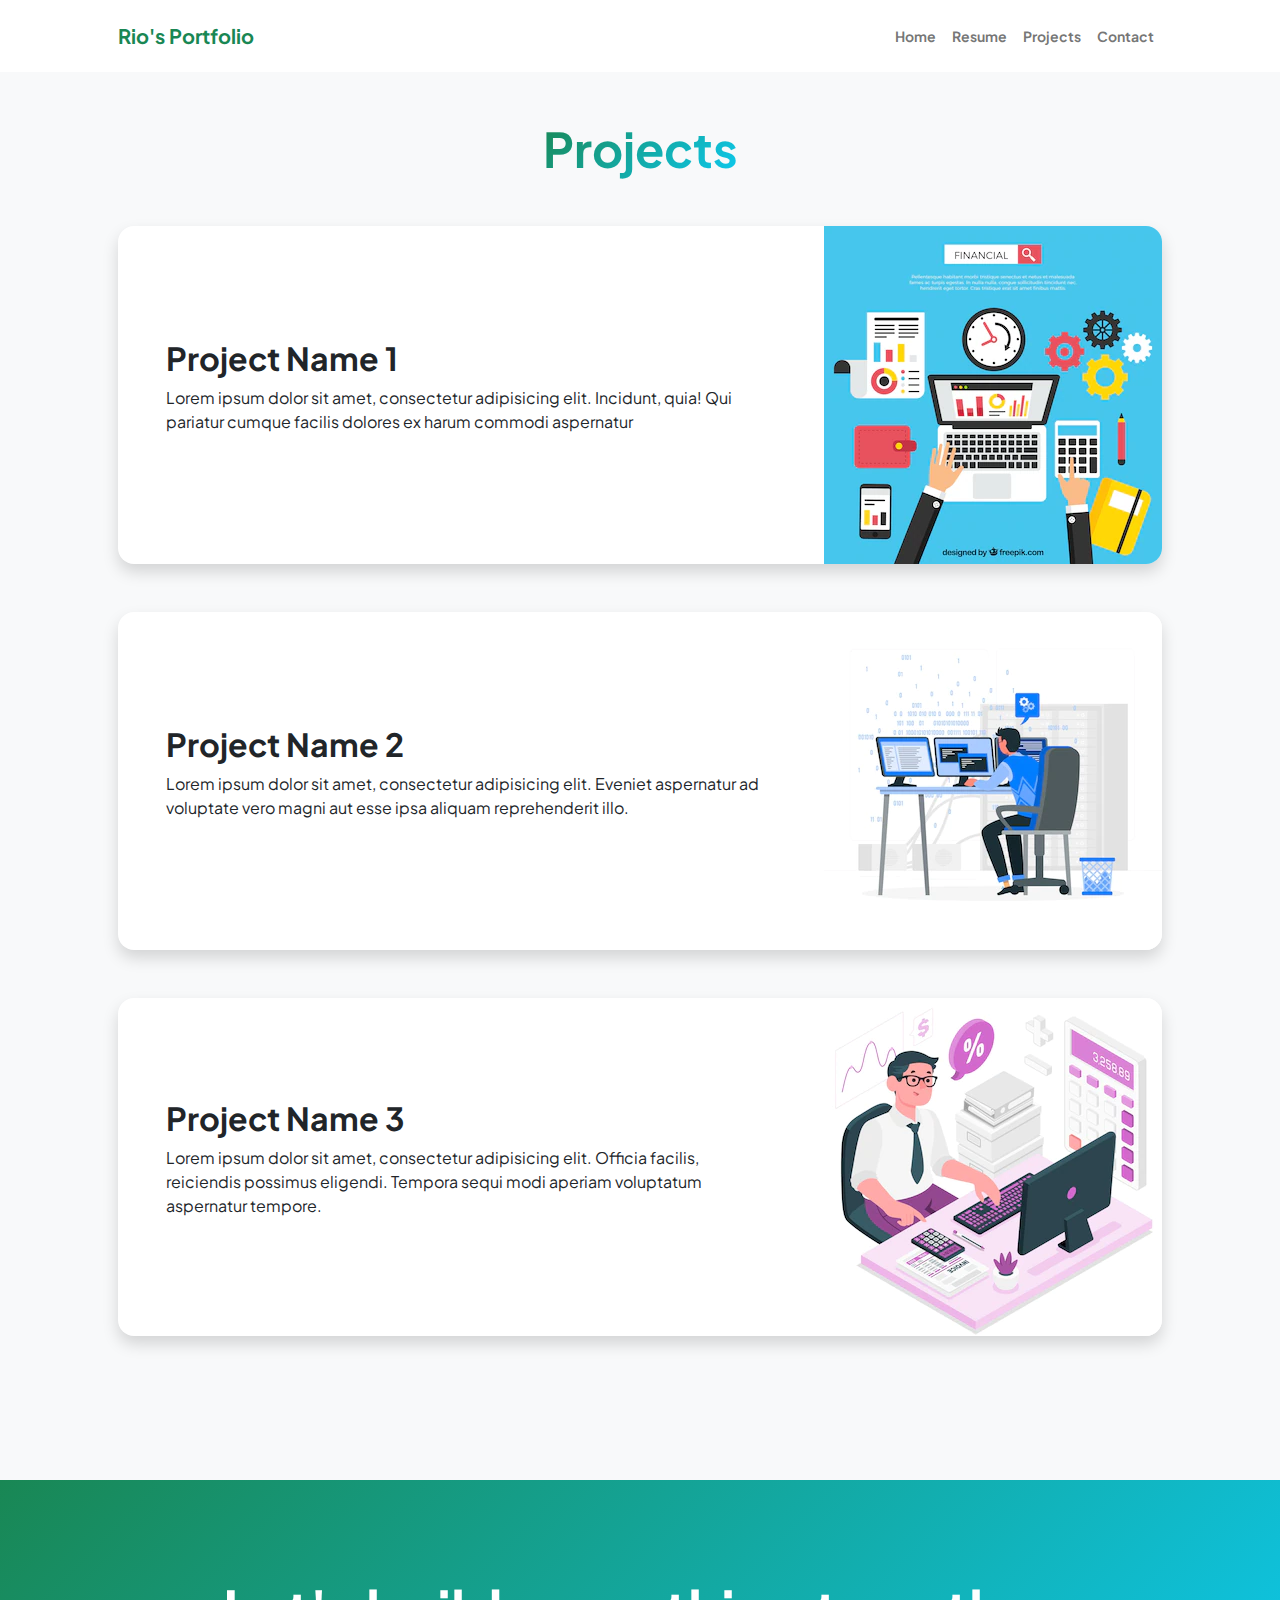
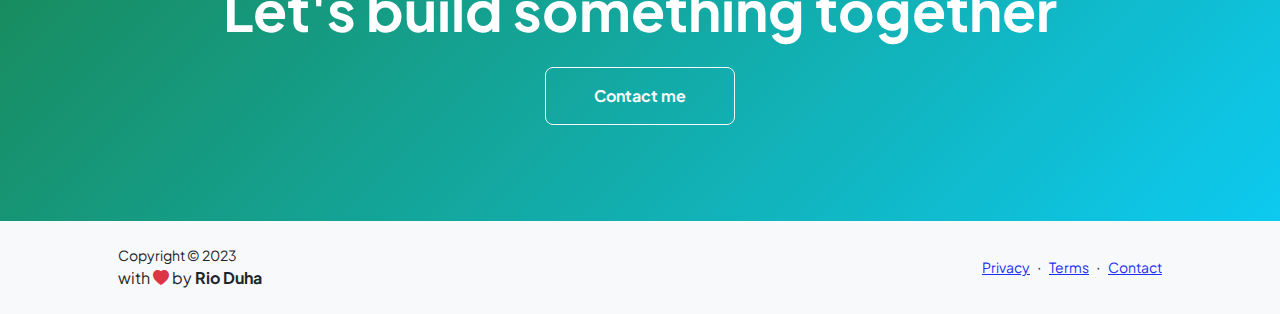
==== commit 06c9f10d: "edit project.html" ====
--- a/projects.html
+++ b/projects.html
@@ -82,7 +82,7 @@
                       <p>
                         Lorem ipsum dolor sit amet, consectetur adipisicing
                         elit. Incidunt, quia! Qui pariatur cumque facilis
-                        dolores ex harum commodi aspernatur veritatis.
+                        dolores ex harum commodi aspernatur 
                       </p>
                     </div>
                     <img
